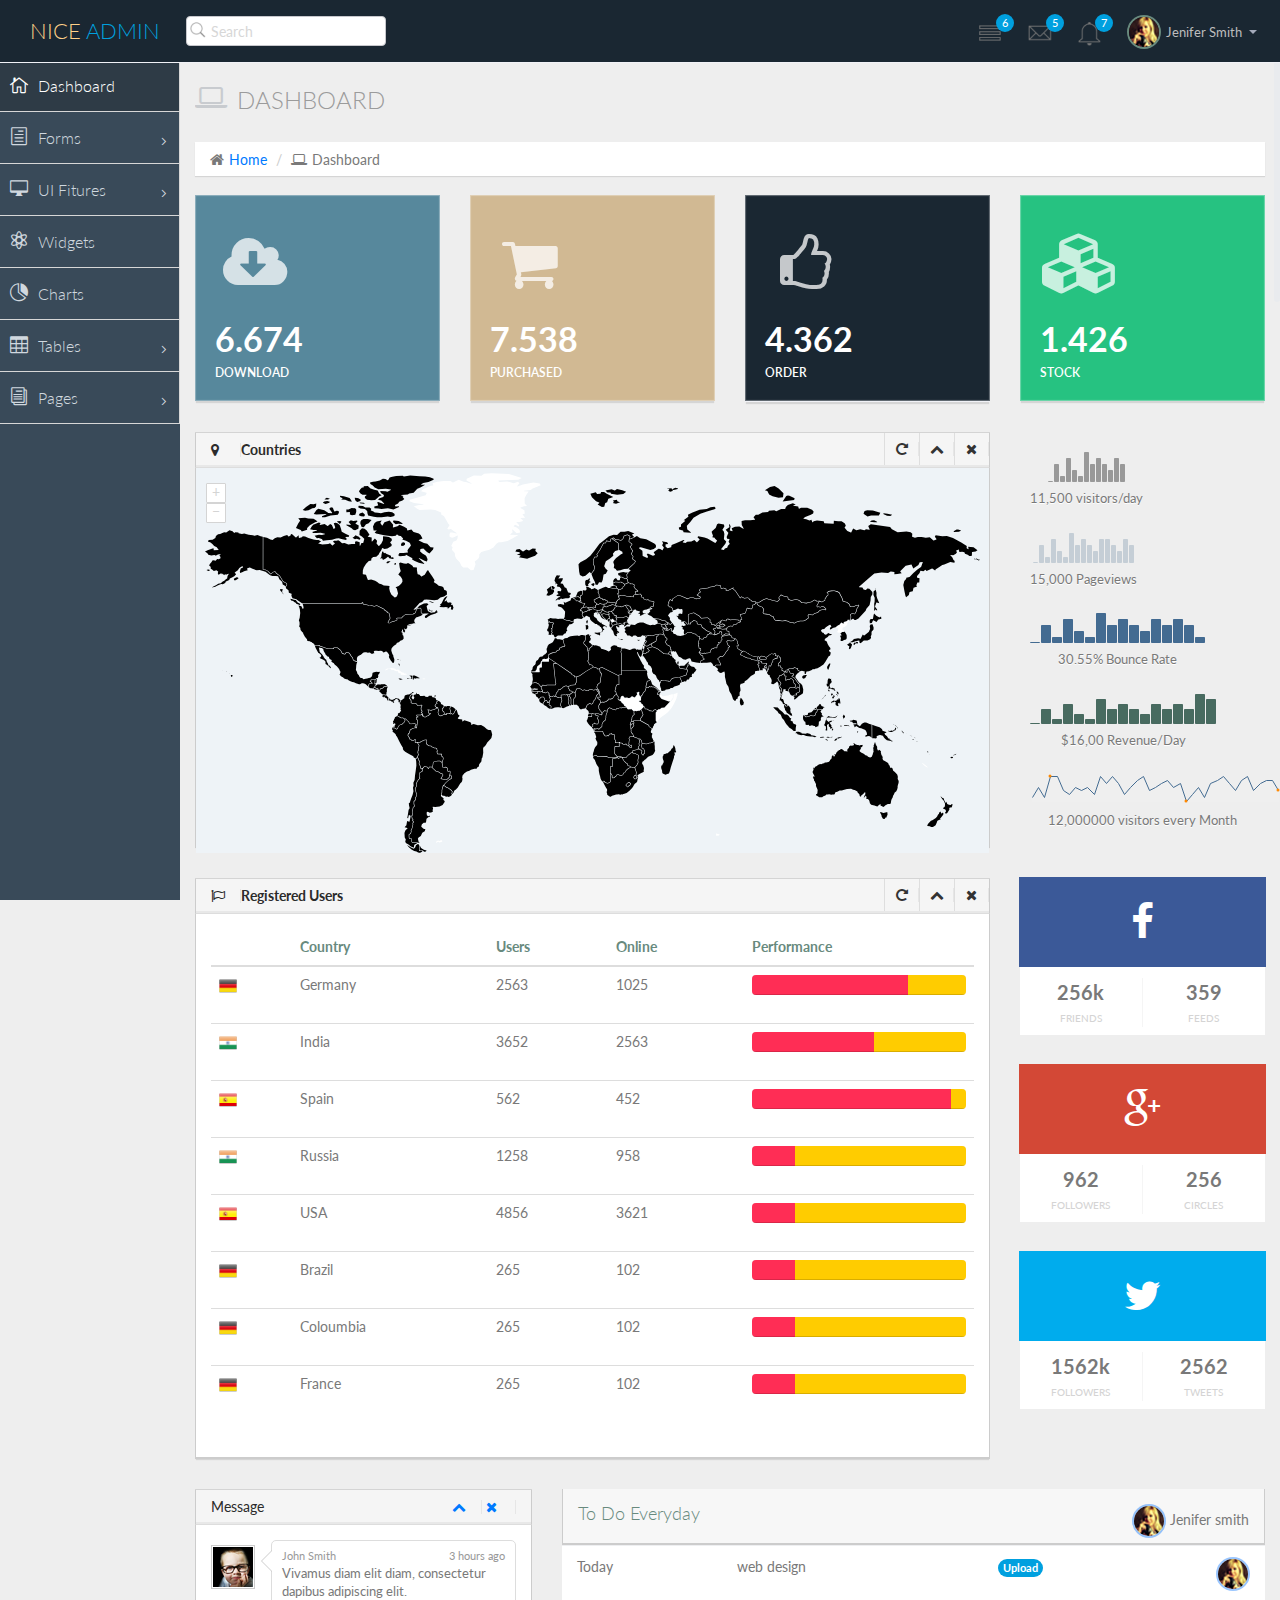
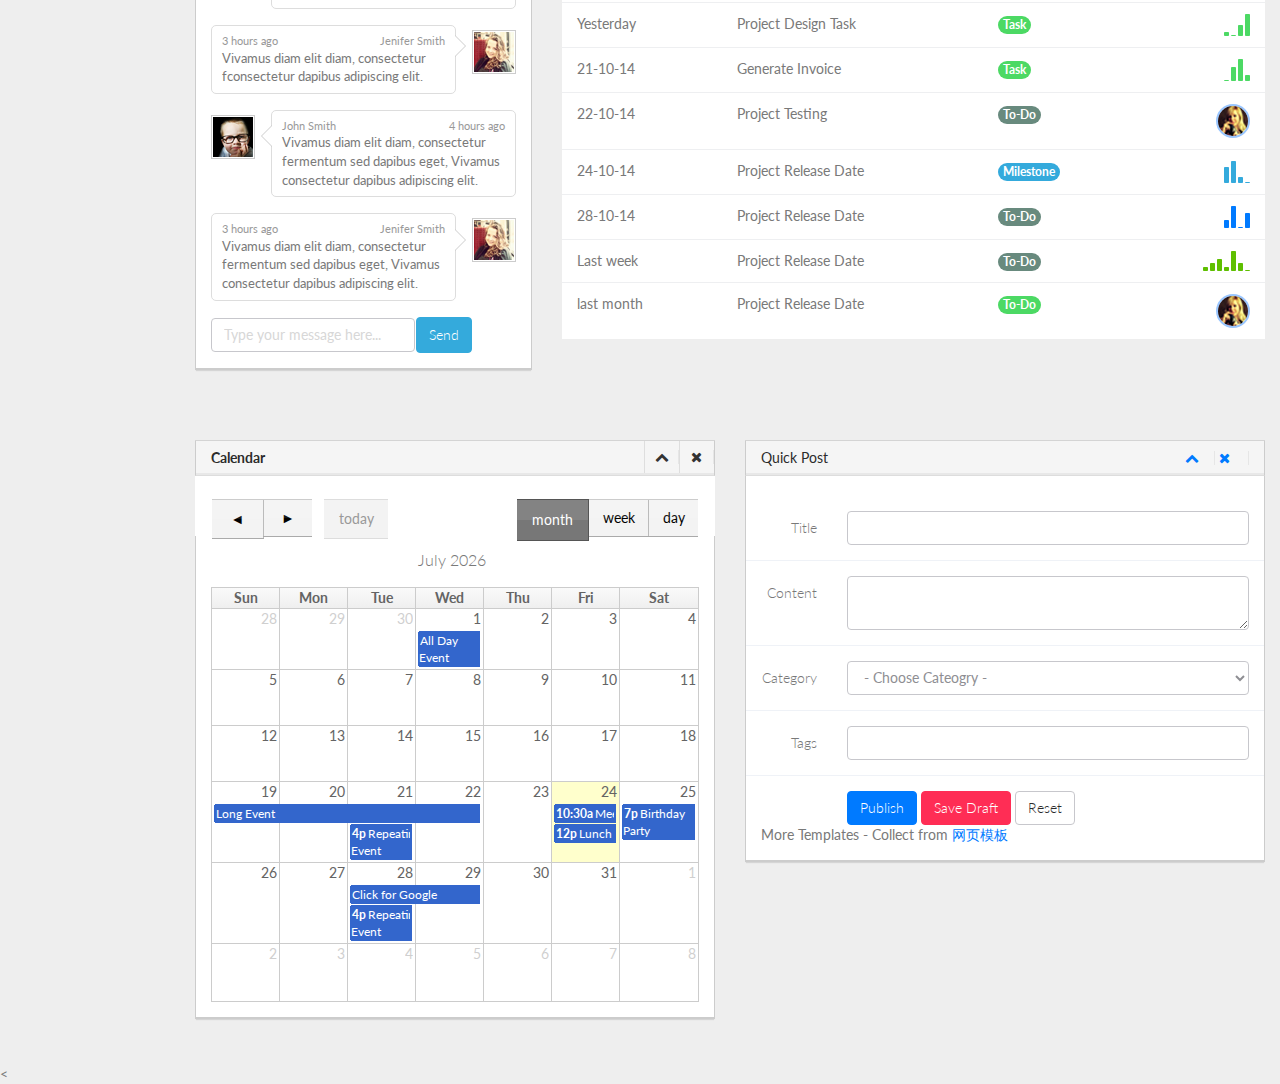
==== WebRoot/index.html @ 5f2d853c "201805061531" ====
<!DOCTYPE html>
<html lang="en">
  <head>
    <meta charset="utf-8">
    <meta name="viewport" content="width=device-width, initial-scale=1.0">
    <meta name="description" content="Creative - Bootstrap 3 Responsive Admin Template">
    <meta name="author" content="GeeksLabs">
    <meta name="keyword" content="Creative, Dashboard, Admin, Template, Theme, Bootstrap, Responsive, Retina, Minimal">
    <link rel="shortcut icon" href="img/favicon.png">

    <title>Creative - Bootstrap Admin Template</title>

    <!-- Bootstrap CSS -->    
    <link href="css/bootstrap.min.css" rel="stylesheet">
    <!-- bootstrap theme -->
    <link href="css/bootstrap-theme.css" rel="stylesheet">
    <!--external css-->
    <!-- font icon -->
    <link href="css/elegant-icons-style.css" rel="stylesheet" />
    <link href="css/font-awesome.min.css" rel="stylesheet" />    
    <!-- full calendar css-->
    <link href="assets/fullcalendar/fullcalendar/bootstrap-fullcalendar.css" rel="stylesheet" />
	<link href="assets/fullcalendar/fullcalendar/fullcalendar.css" rel="stylesheet" />
    <!-- easy pie chart-->
    <link href="assets/jquery-easy-pie-chart/jquery.easy-pie-chart.css" rel="stylesheet" type="text/css" media="screen"/>
    <!-- owl carousel -->
    <link rel="stylesheet" href="css/owl.carousel.css" type="text/css">
	<link href="css/jquery-jvectormap-1.2.2.css" rel="stylesheet">
    <!-- Custom styles -->
	<link rel="stylesheet" href="css/fullcalendar.css">
	<link href="css/widgets.css" rel="stylesheet">
    <link href="css/style.css" rel="stylesheet">
    <link href="css/style-responsive.css" rel="stylesheet" />
	<link href="css/xcharts.min.css" rel=" stylesheet">	
	<link href="css/jquery-ui-1.10.4.min.css" rel="stylesheet">
    <!-- HTML5 shim and Respond.js IE8 support of HTML5 -->
    <!--[if lt IE 9]>
      <script src="js/html5shiv.js"></script>
      <script src="js/respond.min.js"></script>
      <script src="js/lte-ie7.js"></script>
    <![endif]-->
  </head>

  <body>
  <!-- container section start -->
  <section id="container" class="">
     
      
      <header class="header dark-bg">
            <div class="toggle-nav">
                <div class="icon-reorder tooltips" data-original-title="Toggle Navigation" data-placement="bottom"></div>
            </div>

            <!--logo start-->
            <a href="index.html" class="logo">Nice <span class="lite">Admin</span></a>
            <!--logo end-->

            <div class="nav search-row" id="top_menu">
                <!--  search form start -->
                <ul class="nav top-menu">                    
                    <li>
                        <form class="navbar-form">
                            <input class="form-control" placeholder="Search" type="text">
                        </form>
                    </li>                    
                </ul>
                <!--  search form end -->                
            </div>

            <div class="top-nav notification-row">                
                <!-- notificatoin dropdown start-->
                <ul class="nav pull-right top-menu">
                    
                    <!-- task notificatoin start -->
                    <li id="task_notificatoin_bar" class="dropdown">
                        <a data-toggle="dropdown" class="dropdown-toggle" href="#">
                            <span class="icon-task-l"></i>
                            <span class="badge bg-important">6</span>
                        </a>
                        <ul class="dropdown-menu extended tasks-bar">
                            <div class="notify-arrow notify-arrow-blue"></div>
                            <li>
                                <p class="blue">You have 6 pending letter</p>
                            </li>
                            <li>
                                <a href="#">
                                    <div class="task-info">
                                        <div class="desc">Design PSD </div>
                                        <div class="percent">90%</div>
                                    </div>
                                    <div class="progress progress-striped">
                                        <div class="progress-bar progress-bar-success" role="progressbar" aria-valuenow="90" aria-valuemin="0" aria-valuemax="100" style="width: 90%">
                                            <span class="sr-only">90% Complete (success)</span>
                                        </div>
                                    </div>
                                </a>
                            </li>
                            <li>
                                <a href="#">
                                    <div class="task-info">
                                        <div class="desc">
                                            Project 1
                                        </div>
                                        <div class="percent">30%</div>
                                    </div>
                                    <div class="progress progress-striped">
                                        <div class="progress-bar progress-bar-warning" role="progressbar" aria-valuenow="30" aria-valuemin="0" aria-valuemax="100" style="width: 30%">
                                            <span class="sr-only">30% Complete (warning)</span>
                                        </div>
                                    </div>
                                </a>
                            </li>
                            <li>
                                <a href="#">
                                    <div class="task-info">
                                        <div class="desc">Digital Marketing</div>
                                        <div class="percent">80%</div>
                                    </div>
                                    <div class="progress progress-striped">
                                        <div class="progress-bar progress-bar-info" role="progressbar" aria-valuenow="80" aria-valuemin="0" aria-valuemax="100" style="width: 80%">
                                            <span class="sr-only">80% Complete</span>
                                        </div>
                                    </div>
                                </a>
                            </li>
                            <li>
                                <a href="#">
                                    <div class="task-info">
                                        <div class="desc">Logo Designing</div>
                                        <div class="percent">78%</div>
                                    </div>
                                    <div class="progress progress-striped">
                                        <div class="progress-bar progress-bar-danger" role="progressbar" aria-valuenow="78" aria-valuemin="0" aria-valuemax="100" style="width: 78%">
                                            <span class="sr-only">78% Complete (danger)</span>
                                        </div>
                                    </div>
                                </a>
                            </li>
                            <li>
                                <a href="#">
                                    <div class="task-info">
                                        <div class="desc">Mobile App</div>
                                        <div class="percent">50%</div>
                                    </div>
                                    <div class="progress progress-striped active">
                                        <div class="progress-bar"  role="progressbar" aria-valuenow="50" aria-valuemin="0" aria-valuemax="100" style="width: 50%">
                                            <span class="sr-only">50% Complete</span>
                                        </div>
                                    </div>

                                </a>
                            </li>
                            <li class="external">
                                <a href="#">See All Tasks</a>
                            </li>
                        </ul>
                    </li>
                    <!-- task notificatoin end -->
                    <!-- inbox notificatoin start-->
                    <li id="mail_notificatoin_bar" class="dropdown">
                        <a data-toggle="dropdown" class="dropdown-toggle" href="#">
                            <i class="icon-envelope-l"></i>
                            <span class="badge bg-important">5</span>
                        </a>
                        <ul class="dropdown-menu extended inbox">
                            <div class="notify-arrow notify-arrow-blue"></div>
                            <li>
                                <p class="blue">You have 5 new messages</p>
                            </li>
                            <li>
                                <a href="#">
                                    <span class="photo"><img alt="avatar" src="./img/avatar-mini.jpg"></span>
                                    <span class="subject">
                                    <span class="from">Greg  Martin</span>
                                    <span class="time">1 min</span>
                                    </span>
                                    <span class="message">
                                        I really like this admin panel.
                                    </span>
                                </a>
                            </li>
                            <li>
                                <a href="#">
                                    <span class="photo"><img alt="avatar" src="./img/avatar-mini2.jpg"></span>
                                    <span class="subject">
                                    <span class="from">Bob   Mckenzie</span>
                                    <span class="time">5 mins</span>
                                    </span>
                                    <span class="message">
                                     Hi, What is next project plan?
                                    </span>
                                </a>
                            </li>
                            <li>
                                <a href="#">
                                    <span class="photo"><img alt="avatar" src="./img/avatar-mini3.jpg"></span>
                                    <span class="subject">
                                    <span class="from">Phillip   Park</span>
                                    <span class="time">2 hrs</span>
                                    </span>
                                    <span class="message">
                                        I am like to buy this Admin Template.
                                    </span>
                                </a>
                            </li>
                            <li>
                                <a href="#">
                                    <span class="photo"><img alt="avatar" src="./img/avatar-mini4.jpg"></span>
                                    <span class="subject">
                                    <span class="from">Ray   Munoz</span>
                                    <span class="time">1 day</span>
                                    </span>
                                    <span class="message">
                                        Icon fonts are great.
                                    </span>
                                </a>
                            </li>
                            <li>
                                <a href="#">See all messages</a>
                            </li>
                        </ul>
                    </li>
                    <!-- inbox notificatoin end -->
                    <!-- alert notification start-->
                    <li id="alert_notificatoin_bar" class="dropdown">
                        <a data-toggle="dropdown" class="dropdown-toggle" href="#">

                            <i class="icon-bell-l"></i>
                            <span class="badge bg-important">7</span>
                        </a>
                        <ul class="dropdown-menu extended notification">
                            <div class="notify-arrow notify-arrow-blue"></div>
                            <li>
                                <p class="blue">You have 4 new notifications</p>
                            </li>
                            <li>
                                <a href="#">
                                    <span class="label label-primary"><i class="icon_profile"></i></span> 
                                    Friend Request
                                    <span class="small italic pull-right">5 mins</span>
                                </a>
                            </li>
                            <li>
                                <a href="#">
                                    <span class="label label-warning"><i class="icon_pin"></i></span>  
                                    John location.
                                    <span class="small italic pull-right">50 mins</span>
                                </a>
                            </li>
                            <li>
                                <a href="#">
                                    <span class="label label-danger"><i class="icon_book_alt"></i></span> 
                                    Project 3 Completed.
                                    <span class="small italic pull-right">1 hr</span>
                                </a>
                            </li>
                            <li>
                                <a href="#">
                                    <span class="label label-success"><i class="icon_like"></i></span> 
                                    Mick appreciated your work.
                                    <span class="small italic pull-right"> Today</span>
                                </a>
                            </li>                            
                            <li>
                                <a href="#">See all notifications</a>
                            </li>
                        </ul>
                    </li>
                    <!-- alert notification end-->
                    <!-- user login dropdown start-->
                    <li class="dropdown">
                        <a data-toggle="dropdown" class="dropdown-toggle" href="#">
                            <span class="profile-ava">
                                <img alt="" src="img/avatar1_small.jpg">
                            </span>
                            <span class="username">Jenifer Smith</span>
                            <b class="caret"></b>
                        </a>
                        <ul class="dropdown-menu extended logout">
                            <div class="log-arrow-up"></div>
                            <li class="eborder-top">
                                <a href="#"><i class="icon_profile"></i> My Profile</a>
                            </li>
                            <li>
                                <a href="#"><i class="icon_mail_alt"></i> My Inbox</a>
                            </li>
                            <li>
                                <a href="#"><i class="icon_clock_alt"></i> Timeline</a>
                            </li>
                            <li>
                                <a href="#"><i class="icon_chat_alt"></i> Chats</a>
                            </li>
                            <li>
                                <a href="login.html"><i class="icon_key_alt"></i> Log Out</a>
                            </li>
                            <li>
                                <a href="documentation.html"><i class="icon_key_alt"></i> Documentation</a>
                            </li>
                            <li>
                                <a href="documentation.html"><i class="icon_key_alt"></i> Documentation</a>
                            </li>
                        </ul>
                    </li>
                    <!-- user login dropdown end -->
                </ul>
                <!-- notificatoin dropdown end-->
            </div>
      </header>      
      <!--header end-->

      <!--sidebar start-->
      <aside>
          <div id="sidebar"  class="nav-collapse ">
              <!-- sidebar menu start-->
              <ul class="sidebar-menu">                
                  <li class="active">
                      <a class="" href="index.html">
                          <i class="icon_house_alt"></i>
                          <span>Dashboard</span>
                      </a>
                  </li>
				  <li class="sub-menu">
                      <a href="javascript:;" class="">
                          <i class="icon_document_alt"></i>
                          <span>Forms</span>
                          <span class="menu-arrow arrow_carrot-right"></span>
                      </a>
                      <ul class="sub">
                          <li><a class="" href="form_component.html">Form Elements</a></li>                          
                          <li><a class="" href="form_validation.html">Form Validation</a></li>
                      </ul>
                  </li>       
                  <li class="sub-menu">
                      <a href="javascript:;" class="">
                          <i class="icon_desktop"></i>
                          <span>UI Fitures</span>
                          <span class="menu-arrow arrow_carrot-right"></span>
                      </a>
                      <ul class="sub">
                          <li><a class="" href="general.html">Elements</a></li>
                          <li><a class="" href="buttons.html">Buttons</a></li>
                          <li><a class="" href="grids.html">Grids</a></li>
                      </ul>
                  </li>
                  <li>
                      <a class="" href="widgets.html">
                          <i class="icon_genius"></i>
                          <span>Widgets</span>
                      </a>
                  </li>
                  <li>                     
                      <a class="" href="chart-chartjs.html">
                          <i class="icon_piechart"></i>
                          <span>Charts</span>
                          
                      </a>
                                         
                  </li>
                             
                  <li class="sub-menu">
                      <a href="javascript:;" class="">
                          <i class="icon_table"></i>
                          <span>Tables</span>
                          <span class="menu-arrow arrow_carrot-right"></span>
                      </a>
                      <ul class="sub">
                          <li><a class="" href="basic_table.html">Basic Table</a></li>
                      </ul>
                  </li>
                  
                  <li class="sub-menu">
                      <a href="javascript:;" class="">
                          <i class="icon_documents_alt"></i>
                          <span>Pages</span>
                          <span class="menu-arrow arrow_carrot-right"></span>
                      </a>
                      <ul class="sub">                          
                          <li><a class="" href="profile.html">Profile</a></li>
                          <li><a class="" href="login.html"><span>Login Page</span></a></li>
                          <li><a class="" href="blank.html">Blank Page</a></li>
                          <li><a class="" href="404.html">404 Error</a></li>
                      </ul>
                  </li>
                  
              </ul>
              <!-- sidebar menu end-->
          </div>
      </aside>
      <!--sidebar end-->
      
      <!--main content start-->
      <section id="main-content">
          <section class="wrapper">            
              <!--overview start-->
			  <div class="row">
				<div class="col-lg-12">
					<h3 class="page-header"><i class="fa fa-laptop"></i> Dashboard</h3>
					<ol class="breadcrumb">
						<li><i class="fa fa-home"></i><a href="index.html">Home</a></li>
						<li><i class="fa fa-laptop"></i>Dashboard</li>						  	
					</ol>
				</div>
			</div>
              
            <div class="row">
				<div class="col-lg-3 col-md-3 col-sm-12 col-xs-12">
					<div class="info-box blue-bg">
						<i class="fa fa-cloud-download"></i>
						<div class="count">6.674</div>
						<div class="title">Download</div>						
					</div><!--/.info-box-->			
				</div><!--/.col-->
				
				<div class="col-lg-3 col-md-3 col-sm-12 col-xs-12">
					<div class="info-box brown-bg">
						<i class="fa fa-shopping-cart"></i>
						<div class="count">7.538</div>
						<div class="title">Purchased</div>						
					</div><!--/.info-box-->			
				</div><!--/.col-->	
				
				<div class="col-lg-3 col-md-3 col-sm-12 col-xs-12">
					<div class="info-box dark-bg">
						<i class="fa fa-thumbs-o-up"></i>
						<div class="count">4.362</div>
						<div class="title">Order</div>						
					</div><!--/.info-box-->			
				</div><!--/.col-->
				
				<div class="col-lg-3 col-md-3 col-sm-12 col-xs-12">
					<div class="info-box green-bg">
						<i class="fa fa-cubes"></i>
						<div class="count">1.426</div>
						<div class="title">Stock</div>						
					</div><!--/.info-box-->			
				</div><!--/.col-->
				
                
			</div><!--/.row-->
			
           <div class="row">
		    <div class="col-lg-9 col-md-12">
					
					<div class="panel panel-default">
						<div class="panel-heading">
							<h2><i class="fa fa-map-marker red"></i><strong>Countries</strong></h2>
							<div class="panel-actions">
								<a href="index.html#" class="btn-setting"><i class="fa fa-rotate-right"></i></a>
								<a href="index.html#" class="btn-minimize"><i class="fa fa-chevron-up"></i></a>
								<a href="index.html#" class="btn-close"><i class="fa fa-times"></i></a>
							</div>	
						</div>
						<div class="panel-body-map">
							<div id="map" style="height:380px;"></div>	
						</div>
	
					</div>
				</div>
              <div class="col-md-3">
              <!-- List starts -->
				<ul class="today-datas">
                <!-- List #1 -->
				<li>
                  <!-- Graph -->
                  <div><span id="todayspark1" class="spark"></span></div>
                  <!-- Text -->
                  <div class="datas-text">11,500 visitors/day</div>
                </li>
                <li>
                  <div><span id="todayspark2" class="spark"></span></div>
                  <div class="datas-text">15,000 Pageviews</div>
                </li>
                <li>
                  <div><span id="todayspark3" class="spark"></span></div>
                  <div class="datas-text">30.55% Bounce Rate</div>
                </li>
                <li>
                  <div><span id="todayspark4" class="spark"></span></div>
                  <div class="datas-text">$16,00 Revenue/Day</div>
                </li> 
                <li>
                  <div><span id="todayspark5" class="spark"></span></div>
                  <div class="datas-text">12,000000 visitors every Month</div>
                </li>                                                                                                              
              </ul>
              </div>
              
			 
           </div>  
            
		  
		  <!-- Today status end -->
			
              
				
			<div class="row">
               	
				<div class="col-lg-9 col-md-12">	
					<div class="panel panel-default">
						<div class="panel-heading">
							<h2><i class="fa fa-flag-o red"></i><strong>Registered Users</strong></h2>
							<div class="panel-actions">
								<a href="index.html#" class="btn-setting"><i class="fa fa-rotate-right"></i></a>
								<a href="index.html#" class="btn-minimize"><i class="fa fa-chevron-up"></i></a>
								<a href="index.html#" class="btn-close"><i class="fa fa-times"></i></a>
							</div>
						</div>
						<div class="panel-body">
							<table class="table bootstrap-datatable countries">
								<thead>
									<tr>
										<th></th>
										<th>Country</th>
										<th>Users</th>
										<th>Online</th>
										<th>Performance</th>
									</tr>
								</thead>   
								<tbody>
									<tr>
										<td><img src="img/Germany.png" style="height:18px; margin-top:-2px;"></td>
										<td>Germany</td>
										<td>2563</td>
										<td>1025</td>
										<td>
											<div class="progress thin">
												<div class="progress-bar progress-bar-danger" role="progressbar" aria-valuenow="73" aria-valuemin="0" aria-valuemax="100" style="width: 73%">
												</div>
												<div class="progress-bar progress-bar-warning" role="progressbar" aria-valuenow="27" aria-valuemin="0" aria-valuemax="100" style="width: 27%">
											  	</div>
											</div>
											<span class="sr-only">73%</span>   	
										</td>
									</tr>
									<tr>
										<td><img src="img/India.png" style="height:18px; margin-top:-2px;"></td>
										<td>India</td>
										<td>3652</td>
										<td>2563</td>
										<td>
											<div class="progress thin">
												<div class="progress-bar progress-bar-danger" role="progressbar" aria-valuenow="57" aria-valuemin="0" aria-valuemax="100" style="width: 57%">
												</div>
												<div class="progress-bar progress-bar-warning" role="progressbar" aria-valuenow="43" aria-valuemin="0" aria-valuemax="100" style="width: 43%">
												</div>
											</div>
											<span class="sr-only">57%</span>   	
										</td>
									</tr>
									<tr>
										<td><img src="img/Spain.png" style="height:18px; margin-top:-2px;"></td>
										<td>Spain</td>
										<td>562</td>
										<td>452</td>
										<td>
											<div class="progress thin">
												<div class="progress-bar progress-bar-danger" role="progressbar" aria-valuenow="93" aria-valuemin="0" aria-valuemax="100" style="width: 93%">
												</div>
												<div class="progress-bar progress-bar-warning" role="progressbar" aria-valuenow="7" aria-valuemin="0" aria-valuemax="100" style="width: 7%">
											  	</div>
											</div>
											<span class="sr-only">93%</span>   	
										</td>
									</tr>
									<tr>
										<td><img src="img/India.png" style="height:18px; margin-top:-2px;"></td>
										<td>Russia</td>
										<td>1258</td>
										<td>958</td>
										<td>
											<div class="progress thin">
											  	<div class="progress-bar progress-bar-danger" role="progressbar" aria-valuenow="20" aria-valuemin="0" aria-valuemax="100" style="width: 20%">
											  	</div>
												<div class="progress-bar progress-bar-warning" role="progressbar" aria-valuenow="80" aria-valuemin="0" aria-valuemax="100" style="width: 80%">
											  	</div>
											</div>
											<span class="sr-only">20%</span>   	
										</td>
									</tr>
									<tr>
										<td><img src="img/Spain.png" style="height:18px; margin-top:-2px;"></td>
										<td>USA</td>
										<td>4856</td>
										<td>3621</td>
										<td>
											<div class="progress thin">
											  	<div class="progress-bar progress-bar-danger" role="progressbar" aria-valuenow="20" aria-valuemin="0" aria-valuemax="100" style="width: 20%">
											  	</div>
												<div class="progress-bar progress-bar-warning" role="progressbar" aria-valuenow="80" aria-valuemin="0" aria-valuemax="100" style="width: 80%">
											  	</div>
											</div>
											<span class="sr-only">20%</span>   	
										</td>
									</tr>
									<tr>
										<td><img src="img/Germany.png" style="height:18px; margin-top:-2px;"></td>
										<td>Brazil</td>
										<td>265</td>
										<td>102</td>
										<td>
											<div class="progress thin">
											  	<div class="progress-bar progress-bar-danger" role="progressbar" aria-valuenow="20" aria-valuemin="0" aria-valuemax="100" style="width: 20%">
											  	</div>
												<div class="progress-bar progress-bar-warning" role="progressbar" aria-valuenow="80" aria-valuemin="0" aria-valuemax="100" style="width: 80%">
											  	</div>
											</div>
											<span class="sr-only">20%</span>   	
										</td>
									</tr>
									<tr>
										<td><img src="img/Germany.png" style="height:18px; margin-top:-2px;"></td>
										<td>Coloumbia</td>
										<td>265</td>
										<td>102</td>
										<td>
											<div class="progress thin">
											  	<div class="progress-bar progress-bar-danger" role="progressbar" aria-valuenow="20" aria-valuemin="0" aria-valuemax="100" style="width: 20%">
											  	</div>
												<div class="progress-bar progress-bar-warning" role="progressbar" aria-valuenow="80" aria-valuemin="0" aria-valuemax="100" style="width: 80%">
											  	</div>
											</div>
											<span class="sr-only">20%</span>   	
										</td>
									</tr>
									<tr>
										<td><img src="img/Germany.png" style="height:18px; margin-top:-2px;"></td>
										<td>France</td>
										<td>265</td>
										<td>102</td>
										<td>
											<div class="progress thin">
											  	<div class="progress-bar progress-bar-danger" role="progressbar" aria-valuenow="20" aria-valuemin="0" aria-valuemax="100" style="width: 20%">
											  	</div>
												<div class="progress-bar progress-bar-warning" role="progressbar" aria-valuenow="80" aria-valuemin="0" aria-valuemax="100" style="width: 80%">
											  	</div>
											</div>
											<span class="sr-only">20%</span>   	
										</td>
									</tr>
								</tbody>
							</table>
						</div>
	
					</div>	

				</div><!--/col-->
				<div class="col-md-3">
					
					<div class="social-box facebook">
						<i class="fa fa-facebook"></i>
						<ul>
							<li>
								<strong>256k</strong>
								<span>friends</span>
							</li>
							<li>
								<strong>359</strong>
								<span>feeds</span>
							</li>
						</ul>
					</div><!--/social-box-->
				</div>
				<div class="col-md-3">
					
					<div class="social-box google-plus">
						<i class="fa fa-google-plus"></i>
						<ul>
							<li>
								<strong>962</strong>
								<span>followers</span>
							</li>
							<li>
								<strong>256</strong>
								<span>circles</span>
							</li>
						</ul>
					</div><!--/social-box-->			
					
				</div><!--/col-->
				<div class="col-md-3">
					
					<div class="social-box twitter">
						<i class="fa fa-twitter"></i>
						<ul>
							<li>
								<strong>1562k</strong>
								<span>followers</span>
							</li>
							<li>
								<strong>2562</strong>
								<span>tweets</span>
							</li>
						</ul>
					</div><!--/social-box-->			
					
				</div><!--/col-->
				
              </div>

                    
                   
                <!-- statics end -->
              
            
				

              <!-- project team & activity start -->
          <div class="row">
            <div class="col-md-4 portlets">
              <!-- Widget -->
              <div class="panel panel-default">
				<div class="panel-heading">
                  <div class="pull-left">Message</div>
                  <div class="widget-icons pull-right">
                    <a href="#" class="wminimize"><i class="fa fa-chevron-up"></i></a> 
                    <a href="#" class="wclose"><i class="fa fa-times"></i></a>
                  </div>  
                  <div class="clearfix"></div>
                </div>

                <div class="panel-body">
                  <!-- Widget content -->
                  <div class="padd sscroll">
                    
                    <ul class="chats">

                      <!-- Chat by us. Use the class "by-me". -->
                      <li class="by-me">
                        <!-- Use the class "pull-left" in avatar -->
                        <div class="avatar pull-left">
                          <img src="img/user.jpg" alt=""/>
                        </div>

                        <div class="chat-content">
                          <!-- In meta area, first include "name" and then "time" -->
                          <div class="chat-meta">John Smith <span class="pull-right">3 hours ago</span></div>
                          Vivamus diam elit diam, consectetur dapibus adipiscing elit.
                          <div class="clearfix"></div>
                        </div>
                      </li> 

                      <!-- Chat by other. Use the class "by-other". -->
                      <li class="by-other">
                        <!-- Use the class "pull-right" in avatar -->
                        <div class="avatar pull-right">
                          <img src="img/user22.png" alt=""/>
                        </div>

                        <div class="chat-content">
                          <!-- In the chat meta, first include "time" then "name" -->
                          <div class="chat-meta">3 hours ago <span class="pull-right">Jenifer Smith</span></div>
                          Vivamus diam elit diam, consectetur fconsectetur dapibus adipiscing elit.
                          <div class="clearfix"></div>
                        </div>
                      </li>   

                      <li class="by-me">
                        <div class="avatar pull-left">
                          <img src="img/user.jpg" alt=""/>
                        </div>

                        <div class="chat-content">
                          <div class="chat-meta">John Smith <span class="pull-right">4 hours ago</span></div>
                          Vivamus diam elit diam, consectetur fermentum sed dapibus eget, Vivamus consectetur dapibus adipiscing elit.
                          <div class="clearfix"></div>
                        </div>
                      </li>  

                      <li class="by-other">
                        <!-- Use the class "pull-right" in avatar -->
                        <div class="avatar pull-right">
                          <img src="img/user22.png" alt=""/>
                        </div>

                        <div class="chat-content">
                          <!-- In the chat meta, first include "time" then "name" -->
                          <div class="chat-meta">3 hours ago <span class="pull-right">Jenifer Smith</span></div>
                          Vivamus diam elit diam, consectetur fermentum sed dapibus eget, Vivamus consectetur dapibus adipiscing elit.
                          <div class="clearfix"></div>
                        </div>
                      </li>                                                                                  

                    </ul>

                  </div>
                  <!-- Widget footer -->
                  <div class="widget-foot">
                      
                      <form class="form-inline">
						<div class="form-group">
							<input type="text" class="form-control" placeholder="Type your message here...">
						</div>
                        <button type="submit" class="btn btn-info">Send</button>
                      </form>


                  </div>
                </div>


              </div> 
            </div>

                  <div class="col-lg-8">
                      <!--Project Activity start-->
                      <section class="panel">
                          <div class="panel-body progress-panel">
                            <div class="row">
                              <div class="col-lg-8 task-progress pull-left">
                                  <h1>To Do Everyday</h1>                                  
                              </div>
                              <div class="col-lg-4">
                                <span class="profile-ava pull-right">
                                        <img alt="" class="simple" src="img/avatar1_small.jpg">
                                        Jenifer smith
                                </span>                                
                              </div>
                            </div>
                          </div>
                          <table class="table table-hover personal-task">
                              <tbody>
                              <tr>
                                  <td>Today</td>
                                  <td>
                                      web design
                                  </td>
                                  <td>
                                      <span class="badge bg-important">Upload</span>
                                  </td>
                                  <td>
                                    <span class="profile-ava">
                                        <img alt="" class="simple" src="img/avatar1_small.jpg">
                                    </span>
                                  </td>
                              </tr>
                              <tr>
                                  <td>Yesterday</td>
                                  <td>
                                      Project Design Task
                                  </td>
                                  <td>
                                      <span class="badge bg-success">Task</span>
                                  </td>
                                  <td>
                                      <div id="work-progress2"></div>
                                  </td>
                              </tr>
                              <tr>
                                  <td>21-10-14</td>
                                  <td>
                                      Generate Invoice
                                  </td>
                                  <td>
                                      <span class="badge bg-success">Task</span>
                                  </td>
                                  <td>
                                      <div id="work-progress3"></div>
                                  </td>
                              </tr>                              
                              <tr>
                                  <td>22-10-14</td>
                                  <td>
                                      Project Testing
                                  </td>
                                  <td>
                                      <span class="badge bg-primary">To-Do</span>
                                  </td>
                                  <td>
                                      <span class="profile-ava">
                                        <img alt="" class="simple" src="img/avatar1_small.jpg">
                                      </span>
                                  </td>
                              </tr>
                              <tr>
                                  <td>24-10-14</td>
                                  <td>
                                      Project Release Date
                                  </td>
                                  <td>
                                      <span class="badge bg-info">Milestone</span>
                                  </td>
                                  <td>
                                      <div id="work-progress4"></div>
                                  </td>
                              </tr>                              
                              <tr>
                                  <td>28-10-14</td>
                                  <td>
                                      Project Release Date
                                  </td>
                                  <td>
                                      <span class="badge bg-primary">To-Do</span>
                                  </td>
                                  <td>
                                      <div id="work-progress5"></div>
                                  </td>
                              </tr>
							  <tr>
                                  <td>Last week</td>
                                  <td>
                                      Project Release Date
                                  </td>
                                  <td>
                                      <span class="badge bg-primary">To-Do</span>
                                  </td>
                                  <td>
                                      <div id="work-progress1"></div>
                                  </td>
                              </tr>
							  <tr>
                                  <td>last month</td>
                                  <td>
                                      Project Release Date
                                  </td>
                                  <td>
                                      <span class="badge bg-success">To-Do</span>
                                  </td>
                                  <td>
                                      <span class="profile-ava">
                                        <img alt="" class="simple" src="img/avatar1_small.jpg">
                                      </span>
                                  </td>
                              </tr>
                              </tbody>
                          </table>
                      </section>
                      <!--Project Activity end-->
                  </div>
              </div><br><br>
		
		<div class="row">
			<div class="col-md-6 portlets">
            <div class="panel panel-default">
				<div class="panel-heading">
                  <h2><strong>Calendar</strong></h2>
				<div class="panel-actions">
                    <a href="#" class="wminimize"><i class="fa fa-chevron-up"></i></a> 
                    <a href="#" class="wclose"><i class="fa fa-times"></i></a>
                </div>  
                 
                </div><br><br><br>
                <div class="panel-body">
                  <!-- Widget content -->
                  
                    <!-- Below line produces calendar. I am using FullCalendar plugin. -->
                    <div id="calendar"></div>
                  
                </div>
              </div> 
               
            </div>
			
				 <div class="col-md-6 portlets">
              <div class="panel panel-default">
                <div class="panel-heading">
                  <div class="pull-left">Quick Post</div>
                  <div class="widget-icons pull-right">
                    <a href="#" class="wminimize"><i class="fa fa-chevron-up"></i></a> 
                    <a href="#" class="wclose"><i class="fa fa-times"></i></a>
                  </div>  
                  <div class="clearfix"></div>
                </div>
                <div class="panel-body">
                  <div class="padd">
                    
                      <div class="form quick-post">
                                      <!-- Edit profile form (not working)-->
                                      <form class="form-horizontal">
                                          <!-- Title -->
                                          <div class="form-group">
                                            <label class="control-label col-lg-2" for="title">Title</label>
                                            <div class="col-lg-10"> 
                                              <input type="text" class="form-control" id="title">
                                            </div>
                                          </div>   
                                          <!-- Content -->
                                          <div class="form-group">
                                            <label class="control-label col-lg-2" for="content">Content</label>
                                            <div class="col-lg-10">
                                              <textarea class="form-control" id="content"></textarea>
                                            </div>
                                          </div>                           
                                          <!-- Cateogry -->
                                          <div class="form-group">
                                            <label class="control-label col-lg-2">Category</label>
                                            <div class="col-lg-10">                               
                                                <select class="form-control">
                                                  <option value="">- Choose Cateogry -</option>
                                                  <option value="1">General</option>
                                                  <option value="2">News</option>
                                                  <option value="3">Media</option>
                                                  <option value="4">Funny</option>
                                                </select>  
                                            </div>
                                          </div>              
                                          <!-- Tags -->
                                          <div class="form-group">
                                            <label class="control-label col-lg-2" for="tags">Tags</label>
                                            <div class="col-lg-10">
                                              <input type="text" class="form-control" id="tags">
                                            </div>
                                          </div>
                                          
                                          <!-- Buttons -->
                                          <div class="form-group">
                                             <!-- Buttons -->
											 <div class="col-lg-offset-2 col-lg-9">
												<button type="submit" class="btn btn-primary">Publish</button>
												<button type="submit" class="btn btn-danger">Save Draft</button>
												<button type="reset" class="btn btn-default">Reset</button>
											 </div>
                                          </div>
                                      </form>
                                    </div>
                  

                  </div>
                  <div class="widget-foot">More Templates - Collect from <a href="http://www.17sucai.com/" target="_blank">网页模板</a>
                    <!-- Footer goes here -->
                  </div>
                </div>
              </div>
              
            </div>
                        
          </div> 
              <!-- project team & activity end -->

          </section>
      </section>
      <!--main content end-->
  </section>
  <!-- container section start -->

    <!-- javascripts -->
    <script src="js/jquery.js"></script>
	<script src="js/jquery-ui-1.10.4.min.js"></script>
    <script src="js/jquery-1.8.3.min.js"></script>
    <script type="text/javascript" src="js/jquery-ui-1.9.2.custom.min.js"></script>
    <!-- bootstrap -->
    <script src="js/bootstrap.min.js"></script>
    <!-- nice scroll -->
    <script src="js/jquery.scrollTo.min.js"></script>
    <script src="js/jquery.nicescroll.js" type="text/javascript"></script>
    <!-- charts scripts -->
    <script src="assets/jquery-knob/js/jquery.knob.js"></script>
    <script src="js/jquery.sparkline.js" type="text/javascript"></script>
    <script src="assets/jquery-easy-pie-chart/jquery.easy-pie-chart.js"></script>
    <script src="js/owl.carousel.js" ></script>
    <!-- jQuery full calendar -->
    <<script src="js/fullcalendar.min.js"></script> <!-- Full Google Calendar - Calendar -->
	<script src="assets/fullcalendar/fullcalendar/fullcalendar.js"></script>
    <!--script for this page only-->
    <script src="js/calendar-custom.js"></script>
	<script src="js/jquery.rateit.min.js"></script>
    <!-- custom select -->
    <script src="js/jquery.customSelect.min.js" ></script>
	<script src="assets/chart-master/Chart.js"></script>
   
    <!--custome script for all page-->
    <script src="js/scripts.js"></script>
    <!-- custom script for this page-->
    <script src="js/sparkline-chart.js"></script>
    <script src="js/easy-pie-chart.js"></script>
	<script src="js/jquery-jvectormap-1.2.2.min.js"></script>
	<script src="js/jquery-jvectormap-world-mill-en.js"></script>
	<script src="js/xcharts.min.js"></script>
	<script src="js/jquery.autosize.min.js"></script>
	<script src="js/jquery.placeholder.min.js"></script>
	<script src="js/gdp-data.js"></script>	
	<script src="js/morris.min.js"></script>
	<script src="js/sparklines.js"></script>	
	<script src="js/charts.js"></script>
	<script src="js/jquery.slimscroll.min.js"></script>
  <script>

      //knob
      $(function() {
        $(".knob").knob({
          'draw' : function () { 
            $(this.i).val(this.cv + '%')
          }
        })
      });

      //carousel
      $(document).ready(function() {
          $("#owl-slider").owlCarousel({
              navigation : true,
              slideSpeed : 300,
              paginationSpeed : 400,
              singleItem : true

          });
      });

      //custom select box

      $(function(){
          $('select.styled').customSelect();
      });
	  
	  /* ---------- Map ---------- */
	$(function(){
	  $('#map').vectorMap({
	    map: 'world_mill_en',
	    series: {
	      regions: [{
	        values: gdpData,
	        scale: ['#000', '#000'],
	        normalizeFunction: 'polynomial'
	      }]
	    },
		backgroundColor: '#eef3f7',
	    onLabelShow: function(e, el, code){
	      el.html(el.html()+' (GDP - '+gdpData[code]+')');
	    }
	  });
	});



  </script>

  </body>
</html>
---- WebRoot/css/elegant-icons-style.css ----
@font-face {
	font-family: 'ElegantIcons';
	src:url('../fonts/ElegantIcons.eot');
	src:url('../fonts/ElegantIcons.eot?#iefix') format('embedded-opentype'),
		url('../fonts/ElegantIcons.woff') format('woff'),
		url('../fonts/ElegantIcons.ttf') format('truetype'),
		url('../fonts/ElegantIcons.svg#ElegantIcons') format('svg');
	font-weight: normal;
	font-style: normal;
}

/* Use the following CSS code if you want to use data attributes for inserting your icons */
[data-icon]:before {
	font-family: 'ElegantIcons';
	content: attr(data-icon);
	speak: none;
	font-weight: normal;
	font-variant: normal;
	text-transform: none;
	line-height: 1;
	-webkit-font-smoothing: antialiased;
	-moz-osx-font-smoothing: grayscale;
}

/* Use the following CSS code if you want to have a class per icon */
/*
Instead of a list of all class selectors,
you can use the generic selector below, but it's slower:
[class*="your-class-prefix"] {
*/
.arrow_up, .arrow_down, .arrow_left, .arrow_right, .arrow_left-up, .arrow_right-up, .arrow_right-down, .arrow_left-down, .arrow-up-down, .arrow_up-down_alt, .arrow_left-right_alt, .arrow_left-right, .arrow_expand_alt2, .arrow_expand_alt, .arrow_condense, .arrow_expand, .arrow_move, .arrow_carrot-up, .arrow_carrot-down, .arrow_carrot-left, .arrow_carrot-right, .arrow_carrot-2up, .arrow_carrot-2down, .arrow_carrot-2left, .arrow_carrot-2right, .arrow_carrot-up_alt2, .arrow_carrot-down_alt2, .arrow_carrot-left_alt2, .arrow_carrot-right_alt2, .arrow_carrot-2up_alt2, .arrow_carrot-2down_alt2, .arrow_carrot-2left_alt2, .arrow_carrot-2right_alt2, .arrow_triangle-up, .arrow_triangle-down, .arrow_triangle-left, .arrow_triangle-right, .arrow_triangle-up_alt2, .arrow_triangle-down_alt2, .arrow_triangle-left_alt2, .arrow_triangle-right_alt2, .arrow_back, .icon_minus-06, .icon_plus, .icon_close, .icon_check, .icon_minus_alt2, .icon_plus_alt2, .icon_close_alt2, .icon_check_alt2, .icon_zoom-out_alt, .icon_zoom-in_alt, .icon_search, .icon_box-empty, .icon_box-selected, .icon_minus-box, .icon_plus-box, .icon_box-checked, .icon_circle-empty, .icon_circle-slelected, .icon_stop_alt2, .icon_stop, .icon_pause_alt2, .icon_pause, .icon_menu, .icon_menu-square_alt2, .icon_menu-circle_alt2, .icon_ul, .icon_ol, .icon_adjust-horiz, .icon_adjust-vert, .icon_document_alt, .icon_documents_alt, .icon_pencil, .icon_pencil-edit_alt, .icon_pencil-edit, .icon_folder-alt, .icon_folder-open_alt, .icon_folder-add_alt, .icon_info_alt, .icon_error-oct_alt, .icon_error-circle_alt, .icon_error-triangle_alt, .icon_question_alt2, .icon_question, .icon_comment_alt, .icon_chat_alt, .icon_vol-mute_alt, .icon_volume-low_alt, .icon_volume-high_alt, .icon_quotations, .icon_quotations_alt2, .icon_clock_alt, .icon_lock_alt, .icon_lock-open_alt, .icon_key_alt, .icon_cloud_alt, .icon_cloud-upload_alt, .icon_cloud-download_alt, .icon_image, .icon_images, .icon_lightbulb_alt, .icon_gift_alt, .icon_house_alt, .icon_genius, .icon_mobile, .icon_tablet, .icon_laptop, .icon_desktop, .icon_camera_alt, .icon_mail_alt, .icon_cone_alt, .icon_ribbon_alt, .icon_bag_alt, .icon_creditcard, .icon_cart_alt, .icon_paperclip, .icon_tag_alt, .icon_tags_alt, .icon_trash_alt, .icon_cursor_alt, .icon_mic_alt, .icon_compass_alt, .icon_pin_alt, .icon_pushpin_alt, .icon_map_alt, .icon_drawer_alt, .icon_toolbox_alt, .icon_book_alt, .icon_calendar, .icon_film, .icon_table, .icon_contacts_alt, .icon_headphones, .icon_lifesaver, .icon_piechart, .icon_refresh, .icon_link_alt, .icon_link, .icon_loading, .icon_blocked, .icon_archive_alt, .icon_heart_alt, .icon_star_alt, .icon_star-half_alt, .icon_star, .icon_star-half, .icon_tools, .icon_tool, .icon_cog, .icon_cogs, .arrow_up_alt, .arrow_down_alt, .arrow_left_alt, .arrow_right_alt, .arrow_left-up_alt, .arrow_right-up_alt, .arrow_right-down_alt, .arrow_left-down_alt, .arrow_condense_alt, .arrow_expand_alt3, .arrow_carrot_up_alt, .arrow_carrot-down_alt, .arrow_carrot-left_alt, .arrow_carrot-right_alt, .arrow_carrot-2up_alt, .arrow_carrot-2dwnn_alt, .arrow_carrot-2left_alt, .arrow_carrot-2right_alt, .arrow_triangle-up_alt, .arrow_triangle-down_alt, .arrow_triangle-left_alt, .arrow_triangle-right_alt, .icon_minus_alt, .icon_plus_alt, .icon_close_alt, .icon_check_alt, .icon_zoom-out, .icon_zoom-in, .icon_stop_alt, .icon_menu-square_alt, .icon_menu-circle_alt, .icon_document, .icon_documents, .icon_pencil_alt, .icon_folder, .icon_folder-open, .icon_folder-add, .icon_folder_upload, .icon_folder_download, .icon_info, .icon_error-circle, .icon_error-oct, .icon_error-triangle, .icon_question_alt, .icon_comment, .icon_chat, .icon_vol-mute, .icon_volume-low, .icon_volume-high, .icon_quotations_alt, .icon_clock, .icon_lock, .icon_lock-open, .icon_key, .icon_cloud, .icon_cloud-upload, .icon_cloud-download, .icon_lightbulb, .icon_gift, .icon_house, .icon_camera, .icon_mail, .icon_cone, .icon_ribbon, .icon_bag, .icon_cart, .icon_tag, .icon_tags, .icon_trash, .icon_cursor, .icon_mic, .icon_compass, .icon_pin, .icon_pushpin, .icon_map, .icon_drawer, .icon_toolbox, .icon_book, .icon_contacts, .icon_archive, .icon_heart, .icon_profile, .icon_group, .icon_grid-2x2, .icon_grid-3x3, .icon_music, .icon_pause_alt, .icon_phone, .icon_upload, .icon_download, .social_facebook, .social_twitter, .social_pinterest, .social_googleplus, .social_tumblr, .social_tumbleupon, .social_wordpress, .social_instagram, .social_dribbble, .social_vimeo, .social_linkedin, .social_rss, .social_deviantart, .social_share, .social_myspace, .social_skype, .social_youtube, .social_picassa, .social_googledrive, .social_flickr, .social_blogger, .social_spotify, .social_delicious, .social_facebook_circle, .social_twitter_circle, .social_pinterest_circle, .social_googleplus_circle, .social_tumblr_circle, .social_stumbleupon_circle, .social_wordpress_circle, .social_instagram_circle, .social_dribbble_circle, .social_vimeo_circle, .social_linkedin_circle, .social_rss_circle, .social_deviantart_circle, .social_share_circle, .social_myspace_circle, .social_skype_circle, .social_youtube_circle, .social_picassa_circle, .social_googledrive_alt2, .social_flickr_circle, .social_blogger_circle, .social_spotify_circle, .social_delicious_circle, .social_facebook_square, .social_twitter_square, .social_pinterest_square, .social_googleplus_square, .social_tumblr_square, .social_stumbleupon_square, .social_wordpress_square, .social_instagram_square, .social_dribbble_square, .social_vimeo_square, .social_linkedin_square, .social_rss_square, .social_deviantart_square, .social_share_square, .social_myspace_square, .social_skype_square, .social_youtube_square, .social_picassa_square, .social_googledrive_square, .social_flickr_square, .social_blogger_square, .social_spotify_square, .social_delicious_square, .icon_printer, .icon_calulator, .icon_building, .icon_floppy, .icon_drive, .icon_search-2, .icon_id, .icon_id-2, .icon_puzzle, .icon_like, .icon_dislike, .icon_mug, .icon_currency, .icon_wallet, .icon_pens, .icon_easel, .icon_flowchart, .icon_datareport, .icon_briefcase, .icon_shield, .icon_percent, .icon_globe, .icon_globe-2, .icon_target, .icon_hourglass, .icon_balance, .icon_rook, .icon_printer-alt, .icon_calculator_alt, .icon_building_alt, .icon_floppy_alt, .icon_drive_alt, .icon_search_alt, .icon_id_alt, .icon_id-2_alt, .icon_puzzle_alt, .icon_like_alt, .icon_dislike_alt, .icon_mug_alt, .icon_currency_alt, .icon_wallet_alt, .icon_pens_alt, .icon_easel_alt, .icon_flowchart_alt, .icon_datareport_alt, .icon_briefcase_alt, .icon_shield_alt, .icon_percent_alt, .icon_globe_alt, .icon_clipboard {
	font-family: 'ElegantIcons';
	speak: none;
	font-style: normal;
	font-weight: normal;
	font-variant: normal;
	text-transform: none;
	line-height: 1;
	-webkit-font-smoothing: antialiased;
}
.arrow_up:before {
	content: "\21";
}
.arrow_down:before {
	content: "\22";
}
.arrow_left:before {
	content: "\23";
}
.arrow_right:before {
	content: "\24";
}
.arrow_left-up:before {
	content: "\25";
}
.arrow_right-up:before {
	content: "\26";
}
.arrow_right-down:before {
	content: "\27";
}
.arrow_left-down:before {
	content: "\28";
}
.arrow-up-down:before {
	content: "\29";
}
.arrow_up-down_alt:before {
	content: "\2a";
}
.arrow_left-right_alt:before {
	content: "\2b";
}
.arrow_left-right:before {
	content: "\2c";
}
.arrow_expand_alt2:before {
	content: "\2d";
}
.arrow_expand_alt:before {
	content: "\2e";
}
.arrow_condense:before {
	content: "\2f";
}
.arrow_expand:before {
	content: "\30";
}
.arrow_move:before {
	content: "\31";
}
.arrow_carrot-up:before {
	content: "\32";
}
.arrow_carrot-down:before {
	content: "\33";
}
.arrow_carrot-left:before {
	content: "\34";
}
.arrow_carrot-right:before {
	content: "\35";
}
.arrow_carrot-2up:before {
	content: "\36";
}
.arrow_carrot-2down:before {
	content: "\37";
}
.arrow_carrot-2left:before {
	content: "\38";
}
.arrow_carrot-2right:before {
	content: "\39";
}
.arrow_carrot-up_alt2:before {
	content: "\3a";
}
.arrow_carrot-down_alt2:before {
	content: "\3b";
}
.arrow_carrot-left_alt2:before {
	content: "\3c";
}
.arrow_carrot-right_alt2:before {
	content: "\3d";
}
.arrow_carrot-2up_alt2:before {
	content: "\3e";
}
.arrow_carrot-2down_alt2:before {
	content: "\3f";
}
.arrow_carrot-2left_alt2:before {
	content: "\40";
}
.arrow_carrot-2right_alt2:before {
	content: "\41";
}
.arrow_triangle-up:before {
	content: "\42";
}
.arrow_triangle-down:before {
	content: "\43";
}
.arrow_triangle-left:before {
	content: "\44";
}
.arrow_triangle-right:before {
	content: "\45";
}
.arrow_triangle-up_alt2:before {
	content: "\46";
}
.arrow_triangle-down_alt2:before {
	content: "\47";
}
.arrow_triangle-left_alt2:before {
	content: "\48";
}
.arrow_triangle-right_alt2:before {
	content: "\49";
}
.arrow_back:before {
	content: "\4a";
}
.icon_minus-06:before {
	content: "\4b";
}
.icon_plus:before {
	content: "\4c";
}
.icon_close:before {
	content: "\4d";
}
.icon_check:before {
	content: "\4e";
}
.icon_minus_alt2:before {
	content: "\4f";
}
.icon_plus_alt2:before {
	content: "\50";
}
.icon_close_alt2:before {
	content: "\51";
}
.icon_check_alt2:before {
	content: "\52";
}
.icon_zoom-out_alt:before {
	content: "\53";
}
.icon_zoom-in_alt:before {
	content: "\54";
}
.icon_search:before {
	content: "\55";
}
.icon_box-empty:before {
	content: "\56";
}
.icon_box-selected:before {
	content: "\57";
}
.icon_minus-box:before {
	content: "\58";
}
.icon_plus-box:before {
	content: "\59";
}
.icon_box-checked:before {
	content: "\5a";
}
.icon_circle-empty:before {
	content: "\5b";
}
.icon_circle-slelected:before {
	content: "\5c";
}
.icon_stop_alt2:before {
	content: "\5d";
}
.icon_stop:before {
	content: "\5e";
}
.icon_pause_alt2:before {
	content: "\5f";
}
.icon_pause:before {
	content: "\60";
}
.icon_menu:before {
	content: "\61";
}
.icon_menu-square_alt2:before {
	content: "\62";
}
.icon_menu-circle_alt2:before {
	content: "\63";
}
.icon_ul:before {
	content: "\64";
}
.icon_ol:before {
	content: "\65";
}
.icon_adjust-horiz:before {
	content: "\66";
}
.icon_adjust-vert:before {
	content: "\67";
}
.icon_document_alt:before {
	content: "\68";
}
.icon_documents_alt:before {
	content: "\69";
}
.icon_pencil:before {
	content: "\6a";
}
.icon_pencil-edit_alt:before {
	content: "\6b";
}
.icon_pencil-edit:before {
	content: "\6c";
}
.icon_folder-alt:before {
	content: "\6d";
}
.icon_folder-open_alt:before {
	content: "\6e";
}
.icon_folder-add_alt:before {
	content: "\6f";
}
.icon_info_alt:before {
	content: "\70";
}
.icon_error-oct_alt:before {
	content: "\71";
}
.icon_error-circle_alt:before {
	content: "\72";
}
.icon_error-triangle_alt:before {
	content: "\73";
}
.icon_question_alt2:before {
	content: "\74";
}
.icon_question:before {
	content: "\75";
}
.icon_comment_alt:before {
	content: "\76";
}
.icon_chat_alt:before {
	content: "\77";
}
.icon_vol-mute_alt:before {
	content: "\78";
}
.icon_volume-low_alt:before {
	content: "\79";
}
.icon_volume-high_alt:before {
	content: "\7a";
}
.icon_quotations:before {
	content: "\7b";
}
.icon_quotations_alt2:before {
	content: "\7c";
}
.icon_clock_alt:before {
	content: "\7d";
}
.icon_lock_alt:before {
	content: "\7e";
}
.icon_lock-open_alt:before {
	content: "\e000";
}
.icon_key_alt:before {
	content: "\e001";
}
.icon_cloud_alt:before {
	content: "\e002";
}
.icon_cloud-upload_alt:before {
	content: "\e003";
}
.icon_cloud-download_alt:before {
	content: "\e004";
}
.icon_image:before {
	content: "\e005";
}
.icon_images:before {
	content: "\e006";
}
.icon_lightbulb_alt:before {
	content: "\e007";
}
.icon_gift_alt:before {
	content: "\e008";
}
.icon_house_alt:before {
	content: "\e009";
}
.icon_genius:before {
	content: "\e00a";
}
.icon_mobile:before {
	content: "\e00b";
}
.icon_tablet:before {
	content: "\e00c";
}
.icon_laptop:before {
	content: "\e00d";
}
.icon_desktop:before {
	content: "\e00e";
}
.icon_camera_alt:before {
	content: "\e00f";
}
.icon_mail_alt:before {
	content: "\e010";
}
.icon_cone_alt:before {
	content: "\e011";
}
.icon_ribbon_alt:before {
	content: "\e012";
}
.icon_bag_alt:before {
	content: "\e013";
}
.icon_creditcard:before {
	content: "\e014";
}
.icon_cart_alt:before {
	content: "\e015";
}
.icon_paperclip:before {
	content: "\e016";
}
.icon_tag_alt:before {
	content: "\e017";
}
.icon_tags_alt:before {
	content: "\e018";
}
.icon_trash_alt:before {
	content: "\e019";
}
.icon_cursor_alt:before {
	content: "\e01a";
}
.icon_mic_alt:before {
	content: "\e01b";
}
.icon_compass_alt:before {
	content: "\e01c";
}
.icon_pin_alt:before {
	content: "\e01d";
}
.icon_pushpin_alt:before {
	content: "\e01e";
}
.icon_map_alt:before {
	content: "\e01f";
}
.icon_drawer_alt:before {
	content: "\e020";
}
.icon_toolbox_alt:before {
	content: "\e021";
}
.icon_book_alt:before {
	content: "\e022";
}
.icon_calendar:before {
	content: "\e023";
}
.icon_film:before {
	content: "\e024";
}
.icon_table:before {
	content: "\e025";
}
.icon_contacts_alt:before {
	content: "\e026";
}
.icon_headphones:before {
	content: "\e027";
}
.icon_lifesaver:before {
	content: "\e028";
}
.icon_piechart:before {
	content: "\e029";
}
.icon_refresh:before {
	content: "\e02a";
}
.icon_link_alt:before {
	content: "\e02b";
}
.icon_link:before {
	content: "\e02c";
}
.icon_loading:before {
	content: "\e02d";
}
.icon_blocked:before {
	content: "\e02e";
}
.icon_archive_alt:before {
	content: "\e02f";
}
.icon_heart_alt:before {
	content: "\e030";
}
.icon_star_alt:before {
	content: "\e031";
}
.icon_star-half_alt:before {
	content: "\e032";
}
.icon_star:before {
	content: "\e033";
}
.icon_star-half:before {
	content: "\e034";
}
.icon_tools:before {
	content: "\e035";
}
.icon_tool:before {
	content: "\e036";
}
.icon_cog:before {
	content: "\e037";
}
.icon_cogs:before {
	content: "\e038";
}
.arrow_up_alt:before {
	content: "\e039";
}
.arrow_down_alt:before {
	content: "\e03a";
}
.arrow_left_alt:before {
	content: "\e03b";
}
.arrow_right_alt:before {
	content: "\e03c";
}
.arrow_left-up_alt:before {
	content: "\e03d";
}
.arrow_right-up_alt:before {
	content: "\e03e";
}
.arrow_right-down_alt:before {
	content: "\e03f";
}
.arrow_left-down_alt:before {
	content: "\e040";
}
.arrow_condense_alt:before {
	content: "\e041";
}
.arrow_expand_alt3:before {
	content: "\e042";
}
.arrow_carrot_up_alt:before {
	content: "\e043";
}
.arrow_carrot-down_alt:before {
	content: "\e044";
}
.arrow_carrot-left_alt:before {
	content: "\e045";
}
.arrow_carrot-right_alt:before {
	content: "\e046";
}
.arrow_carrot-2up_alt:before {
	content: "\e047";
}
.arrow_carrot-2dwnn_alt:before {
	content: "\e048";
}
.arrow_carrot-2left_alt:before {
	content: "\e049";
}
.arrow_carrot-2right_alt:before {
	content: "\e04a";
}
.arrow_triangle-up_alt:before {
	content: "\e04b";
}
.arrow_triangle-down_alt:before {
	content: "\e04c";
}
.arrow_triangle-left_alt:before {
	content: "\e04d";
}
.arrow_triangle-right_alt:before {
	content: "\e04e";
}
.icon_minus_alt:before {
	content: "\e04f";
}
.icon_plus_alt:before {
	content: "\e050";
}
.icon_close_alt:before {
	content: "\e051";
}
.icon_check_alt:before {
	content: "\e052";
}
.icon_zoom-out:before {
	content: "\e053";
}
.icon_zoom-in:before {
	content: "\e054";
}
.icon_stop_alt:before {
	content: "\e055";
}
.icon_menu-square_alt:before {
	content: "\e056";
}
.icon_menu-circle_alt:before {
	content: "\e057";
}
.icon_document:before {
	content: "\e058";
}
.icon_documents:before {
	content: "\e059";
}
.icon_pencil_alt:before {
	content: "\e05a";
}
.icon_folder:before {
	content: "\e05b";
}
.icon_folder-open:before {
	content: "\e05c";
}
.icon_folder-add:before {
	content: "\e05d";
}
.icon_folder_upload:before {
	content: "\e05e";
}
.icon_folder_download:before {
	content: "\e05f";
}
.icon_info:before {
	content: "\e060";
}
.icon_error-circle:before {
	content: "\e061";
}
.icon_error-oct:before {
	content: "\e062";
}
.icon_error-triangle:before {
	content: "\e063";
}
.icon_question_alt:before {
	content: "\e064";
}
.icon_comment:before {
	content: "\e065";
}
.icon_chat:before {
	content: "\e066";
}
.icon_vol-mute:before {
	content: "\e067";
}
.icon_volume-low:before {
	content: "\e068";
}
.icon_volume-high:before {
	content: "\e069";
}
.icon_quotations_alt:before {
	content: "\e06a";
}
.icon_clock:before {
	content: "\e06b";
}
.icon_lock:before {
	content: "\e06c";
}
.icon_lock-open:before {
	content: "\e06d";
}
.icon_key:before {
	content: "\e06e";
}
.icon_cloud:before {
	content: "\e06f";
}
.icon_cloud-upload:before {
	content: "\e070";
}
.icon_cloud-download:before {
	content: "\e071";
}
.icon_lightbulb:before {
	content: "\e072";
}
.icon_gift:before {
	content: "\e073";
}
.icon_house:before {
	content: "\e074";
}
.icon_camera:before {
	content: "\e075";
}
.icon_mail:before {
	content: "\e076";
}
.icon_cone:before {
	content: "\e077";
}
.icon_ribbon:before {
	content: "\e078";
}
.icon_bag:before {
	content: "\e079";
}
.icon_cart:before {
	content: "\e07a";
}
.icon_tag:before {
	content: "\e07b";
}
.icon_tags:before {
	content: "\e07c";
}
.icon_trash:before {
	content: "\e07d";
}
.icon_cursor:before {
	content: "\e07e";
}
.icon_mic:before {
	content: "\e07f";
}
.icon_compass:before {
	content: "\e080";
}
.icon_pin:before {
	content: "\e081";
}
.icon_pushpin:before {
	content: "\e082";
}
.icon_map:before {
	content: "\e083";
}
.icon_drawer:before {
	content: "\e084";
}
.icon_toolbox:before {
	content: "\e085";
}
.icon_book:before {
	content: "\e086";
}
.icon_contacts:before {
	content: "\e087";
}
.icon_archive:before {
	content: "\e088";
}
.icon_heart:before {
	content: "\e089";
}
.icon_profile:before {
	content: "\e08a";
}
.icon_group:before {
	content: "\e08b";
}
.icon_grid-2x2:before {
	content: "\e08c";
}
.icon_grid-3x3:before {
	content: "\e08d";
}
.icon_music:before {
	content: "\e08e";
}
.icon_pause_alt:before {
	content: "\e08f";
}
.icon_phone:before {
	content: "\e090";
}
.icon_upload:before {
	content: "\e091";
}
.icon_download:before {
	content: "\e092";
}
.social_facebook:before {
	content: "\e093";
}
.social_twitter:before {
	content: "\e094";
}
.social_pinterest:before {
	content: "\e095";
}
.social_googleplus:before {
	content: "\e096";
}
.social_tumblr:before {
	content: "\e097";
}
.social_tumbleupon:before {
	content: "\e098";
}
.social_wordpress:before {
	content: "\e099";
}
.social_instagram:before {
	content: "\e09a";
}
.social_dribbble:before {
	content: "\e09b";
}
.social_vimeo:before {
	content: "\e09c";
}
.social_linkedin:before {
	content: "\e09d";
}
.social_rss:before {
	content: "\e09e";
}
.social_deviantart:before {
	content: "\e09f";
}
.social_share:before {
	content: "\e0a0";
}
.social_myspace:before {
	content: "\e0a1";
}
.social_skype:before {
	content: "\e0a2";
}
.social_youtube:before {
	content: "\e0a3";
}
.social_picassa:before {
	content: "\e0a4";
}
.social_googledrive:before {
	content: "\e0a5";
}
.social_flickr:before {
	content: "\e0a6";
}
.social_blogger:before {
	content: "\e0a7";
}
.social_spotify:before {
	content: "\e0a8";
}
.social_delicious:before {
	content: "\e0a9";
}
.social_facebook_circle:before {
	content: "\e0aa";
}
.social_twitter_circle:before {
	content: "\e0ab";
}
.social_pinterest_circle:before {
	content: "\e0ac";
}
.social_googleplus_circle:before {
	content: "\e0ad";
}
.social_tumblr_circle:before {
	content: "\e0ae";
}
.social_stumbleupon_circle:before {
	content: "\e0af";
}
.social_wordpress_circle:before {
	content: "\e0b0";
}
.social_instagram_circle:before {
	content: "\e0b1";
}
.social_dribbble_circle:before {
	content: "\e0b2";
}
.social_vimeo_circle:before {
	content: "\e0b3";
}
.social_linkedin_circle:before {
	content: "\e0b4";
}
.social_rss_circle:before {
	content: "\e0b5";
}
.social_deviantart_circle:before {
	content: "\e0b6";
}
.social_share_circle:before {
	content: "\e0b7";
}
.social_myspace_circle:before {
	content: "\e0b8";
}
.social_skype_circle:before {
	content: "\e0b9";
}
.social_youtube_circle:before {
	content: "\e0ba";
}
.social_picassa_circle:before {
	content: "\e0bb";
}
.social_googledrive_alt2:before {
	content: "\e0bc";
}
.social_flickr_circle:before {
	content: "\e0bd";
}
.social_blogger_circle:before {
	content: "\e0be";
}
.social_spotify_circle:before {
	content: "\e0bf";
}
.social_delicious_circle:before {
	content: "\e0c0";
}
.social_facebook_square:before {
	content: "\e0c1";
}
.social_twitter_square:before {
	content: "\e0c2";
}
.social_pinterest_square:before {
	content: "\e0c3";
}
.social_googleplus_square:before {
	content: "\e0c4";
}
.social_tumblr_square:before {
	content: "\e0c5";
}
.social_stumbleupon_square:before {
	content: "\e0c6";
}
.social_wordpress_square:before {
	content: "\e0c7";
}
.social_instagram_square:before {
	content: "\e0c8";
}
.social_dribbble_square:before {
	content: "\e0c9";
}
.social_vimeo_square:before {
	content: "\e0ca";
}
.social_linkedin_square:before {
	content: "\e0cb";
}
.social_rss_square:before {
	content: "\e0cc";
}
.social_deviantart_square:before {
	content: "\e0cd";
}
.social_share_square:before {
	content: "\e0ce";
}
.social_myspace_square:before {
	content: "\e0cf";
}
.social_skype_square:before {
	content: "\e0d0";
}
.social_youtube_square:before {
	content: "\e0d1";
}
.social_picassa_square:before {
	content: "\e0d2";
}
.social_googledrive_square:before {
	content: "\e0d3";
}
.social_flickr_square:before {
	content: "\e0d4";
}
.social_blogger_square:before {
	content: "\e0d5";
}
.social_spotify_square:before {
	content: "\e0d6";
}
.social_delicious_square:before {
	content: "\e0d7";
}
.icon_printer:before {
	content: "\e103";
}
.icon_calulator:before {
	content: "\e0ee";
}
.icon_building:before {
	content: "\e0ef";
}
.icon_floppy:before {
	content: "\e0e8";
}
.icon_drive:before {
	content: "\e0ea";
}
.icon_search-2:before {
	content: "\e101";
}
.icon_id:before {
	content: "\e107";
}
.icon_id-2:before {
	content: "\e108";
}
.icon_puzzle:before {
	content: "\e102";
}
.icon_like:before {
	content: "\e106";
}
.icon_dislike:before {
	content: "\e0eb";
}
.icon_mug:before {
	content: "\e105";
}
.icon_currency:before {
	content: "\e0ed";
}
.icon_wallet:before {
	content: "\e100";
}
.icon_pens:before {
	content: "\e104";
}
.icon_easel:before {
	content: "\e0e9";
}
.icon_flowchart:before {
	content: "\e109";
}
.icon_datareport:before {
	content: "\e0ec";
}
.icon_briefcase:before {
	content: "\e0fe";
}
.icon_shield:before {
	content: "\e0f6";
}
.icon_percent:before {
	content: "\e0fb";
}
.icon_globe:before {
	content: "\e0e2";
}
.icon_globe-2:before {
	content: "\e0e3";
}
.icon_target:before {
	content: "\e0f5";
}
.icon_hourglass:before {
	content: "\e0e1";
}
.icon_balance:before {
	content: "\e0ff";
}
.icon_rook:before {
	content: "\e0f8";
}
.icon_printer-alt:before {
	content: "\e0fa";
}
.icon_calculator_alt:before {
	content: "\e0e7";
}
.icon_building_alt:before {
	content: "\e0fd";
}
.icon_floppy_alt:before {
	content: "\e0e4";
}
.icon_drive_alt:before {
	content: "\e0e5";
}
.icon_search_alt:before {
	content: "\e0f7";
}
.icon_id_alt:before {
	content: "\e0e0";
}
.icon_id-2_alt:before {
	content: "\e0fc";
}
.icon_puzzle_alt:before {
	content: "\e0f9";
}
.icon_like_alt:before {
	content: "\e0dd";
}
.icon_dislike_alt:before {
	content: "\e0f1";
}
.icon_mug_alt:before {
	content: "\e0dc";
}
.icon_currency_alt:before {
	content: "\e0f3";
}
.icon_wallet_alt:before {
	content: "\e0d8";
}
.icon_pens_alt:before {
	content: "\e0db";
}
.icon_easel_alt:before {
	content: "\e0f0";
}
.icon_flowchart_alt:before {
	content: "\e0df";
}
.icon_datareport_alt:before {
	content: "\e0f2";
}
.icon_briefcase_alt:before {
	content: "\e0f4";
}
.icon_shield_alt:before {
	content: "\e0d9";
}
.icon_percent_alt:before {
	content: "\e0da";
}
.icon_globe_alt:before {
	content: "\e0de";
}
.icon_clipboard:before {
	content: "\e0e6";
}


	.glyph {
		float: left;
		text-align: center;
		padding: .75em;
		margin: .4em 1.5em .75em 0;
		width: 6em;
text-shadow: none;
	}
        .glyph_big {
        font-size: 128px;
        color: #59c5dc;
        float: left;
        margin-right: 20px;
        }

        .glyph div { padding-bottom: 10px;}

	.glyph input {
		font-family: consolas, monospace;
		font-size: 12px;
		width: 100%;
		text-align: center;
		border: 0;
		box-shadow: 0 0 0 1px #ccc;
		padding: .2em;
                -moz-border-radius: 5px;
                -webkit-border-radius: 5px;
	}
	.centered {
		margin-left: auto;
		margin-right: auto;
	}
	.glyph .fs1 {
		font-size: 2em;
	}
---- WebRoot/assets/fullcalendar/fullcalendar/fullcalendar.css ----
/*
 * FullCalendar v1.5.4 Stylesheet
 *
 * Copyright (c) 2011 Adam Shaw
 * Dual licensed under the MIT and GPL licenses, located in
 * MIT-LICENSE.txt and GPL-LICENSE.txt respectively.
 *
 * Date: Tue Sep 4 23:38:33 2012 -0700
 *
 */


.fc {
	direction: ltr;
	text-align: left;
	}
	
.fc table {
	border-collapse: collapse;
	border-spacing: 0;
	}
	
html .fc,
.fc table {
	font-size: 1em;
	}
	
.fc td,
.fc th {
	padding: 0;
	vertical-align: top;
	}



/* Header
------------------------------------------------------------------------*/

.fc-header td {
	white-space: nowrap;
	}

.fc-header-left {
	width: 25%;
	text-align: left;
	}
	
.fc-header-center {
	text-align: center;
	}
	
.fc-header-right {
	width: 25%;
	text-align: right;
	}
	
.fc-header-title {
	display: inline-block;
	vertical-align: top;
	}
	
.fc-header-title h2 {
	margin-top: 0;
	white-space: nowrap;
	}
	
.fc .fc-header-space {
	padding-left: 10px;
	}
	
.fc-header .fc-button {
	margin-bottom: 1em;
	vertical-align: top;
	}
	
/* buttons edges butting together */

.fc-header .fc-button {
	margin-right: -1px;
	}
	
.fc-header .fc-corner-right {
	margin-right: 1px; /* back to normal */
	}
	
.fc-header .ui-corner-right {
	margin-right: 0; /* back to normal */
	}
	
/* button layering (for border precedence) */
	
.fc-header .fc-state-hover,
.fc-header .ui-state-hover {
	z-index: 2;
	}
	
.fc-header .fc-state-down {
	z-index: 3;
	}

.fc-header .fc-state-active,
.fc-header .ui-state-active {
	z-index: 4;
	}
	
	
	
/* Content
------------------------------------------------------------------------*/
	
.fc-content {
	clear: both;
	}
	
.fc-view {
	width: 100%; /* needed for view switching (when view is absolute) */
	overflow: hidden;
	}
	
	

/* Cell Styles
------------------------------------------------------------------------*/

.fc-widget-header,    /* <th>, usually */
.fc-widget-content {  /* <td>, usually */
	border: 1px solid #ccc;
	}
	
.fc-state-highlight { /* <td> today cell */ /* TODO: add .fc-today to <th> */
	background: #ffc;
	}
	
.fc-cell-overlay { /* semi-transparent rectangle while dragging */
	background: #9cf;
	opacity: .2;
	filter: alpha(opacity=20); /* for IE */
	}
	


/* Buttons
------------------------------------------------------------------------*/

.fc-button {
	position: relative;
	display: inline-block;
	cursor: pointer;
	}
	
.fc-state-default { /* non-theme */
	border-style: solid;
	border-width: 1px 0;
	}
	
.fc-button-inner {
	position: relative;
	float: left;
	overflow: hidden;
	}
	
.fc-state-default .fc-button-inner { /* non-theme */
	border-style: solid;
	border-width: 0 1px;
	}
	
.fc-button-content {
	position: relative;
	float: left;
	height: 1.9em;
	line-height: 1.9em;
	padding: 0 .6em;
	white-space: nowrap;
	}
	
/* icon (for jquery ui) */
	
.fc-button-content .fc-icon-wrap {
	position: relative;
	float: left;
	top: 50%;
	}
	
.fc-button-content .ui-icon {
	position: relative;
	float: left;
	margin-top: -50%;
	*margin-top: 0;
	*top: -50%;
	}
	
/* gloss effect */
	
.fc-state-default .fc-button-effect {
	position: absolute;
	top: 50%;
	left: 0;
	}
	
.fc-state-default .fc-button-effect span {
	position: absolute;
	top: -100px;
	left: 0;
	width: 500px;
	height: 100px;
	border-width: 100px 0 0 1px;
	border-style: solid;
	border-color: #fff;
	background: #444;
	opacity: .09;
	filter: alpha(opacity=9);
	}
	
/* button states (determines colors)  */
	
.fc-state-default,
.fc-state-default .fc-button-inner {
	border-style: solid;
	border-color: #ccc #bbb #aaa;
	background: #F3F3F3;
	color: #000;
	}
	
.fc-state-hover,
.fc-state-hover .fc-button-inner {
	border-color: #999;
	}
	
.fc-state-down,
.fc-state-down .fc-button-inner {
	border-color: #555;
	background: #777;
	}
	
.fc-state-active,
.fc-state-active .fc-button-inner {
	border-color: #555;
	background: #777;
	color: #fff;
	}
	
.fc-state-disabled,
.fc-state-disabled .fc-button-inner {
	color: #999;
	border-color: #ddd;
	}
	
.fc-state-disabled {
	cursor: default;
	}
	
.fc-state-disabled .fc-button-effect {
	display: none;
	}
	
	

/* Global Event Styles
------------------------------------------------------------------------*/
	 
.fc-event {
	border-style: solid;
	border-width: 0;
	font-size: .85em;
	cursor: default;
	}
	
a.fc-event,
.fc-event-draggable {
	cursor: pointer;
	}
	
a.fc-event {
	text-decoration: none;
	}
	
.fc-rtl .fc-event {
	text-align: right;
	}
	
.fc-event-skin {
	border-color: #36c;     /* default BORDER color */
	background-color: #36c; /* default BACKGROUND color */
	color: #fff;            /* default TEXT color */
	}
	
.fc-event-inner {
	position: relative;
	width: 100%;
	height: 100%;
	border-style: solid;
	border-width: 0;
	overflow: hidden;
	}
	
.fc-event-time,
.fc-event-title {
	padding: 0 1px;
	}
	
.fc .ui-resizable-handle { /*** TODO: don't use ui-resizable anymore, change class ***/
	display: block;
	position: absolute;
	z-index: 99999;
	overflow: hidden; /* hacky spaces (IE6/7) */
	font-size: 300%;  /* */
	line-height: 50%; /* */
	}
	
	
	
/* Horizontal Events
------------------------------------------------------------------------*/

.fc-event-hori {
	border-width: 1px 0;
	margin-bottom: 1px;
	}
	
/* resizable */
	
.fc-event-hori .ui-resizable-e {
	top: 0           !important; /* importants override pre jquery ui 1.7 styles */
	right: -3px      !important;
	width: 7px       !important;
	height: 100%     !important;
	cursor: e-resize;
	}
	
.fc-event-hori .ui-resizable-w {
	top: 0           !important;
	left: -3px       !important;
	width: 7px       !important;
	height: 100%     !important;
	cursor: w-resize;
	}
	
.fc-event-hori .ui-resizable-handle {
	_padding-bottom: 14px; /* IE6 had 0 height */
	}
	
	
	
/* Fake Rounded Corners (for buttons and events)
------------------------------------------------------------*/
	
.fc-corner-left {
	margin-left: 1px;
	}
	
.fc-corner-left .fc-button-inner,
.fc-corner-left .fc-event-inner {
	margin-left: -1px;
	}
	
.fc-corner-right {
	margin-right: 1px;
	}
	
.fc-corner-right .fc-button-inner,
.fc-corner-right .fc-event-inner {
	margin-right: -1px;
	}
	
.fc-corner-top {
	margin-top: 1px;
	}
	
.fc-corner-top .fc-event-inner {
	margin-top: -1px;
	}
	
.fc-corner-bottom {
	margin-bottom: 1px;
	}
	
.fc-corner-bottom .fc-event-inner {
	margin-bottom: -1px;
	}
	
	
	
/* Fake Rounded Corners SPECIFICALLY FOR EVENTS
-----------------------------------------------------------------*/
	
.fc-corner-left .fc-event-inner {
	border-left-width: 1px;
	}
	
.fc-corner-right .fc-event-inner {
	border-right-width: 1px;
	}
	
.fc-corner-top .fc-event-inner {
	border-top-width: 1px;
	}
	
.fc-corner-bottom .fc-event-inner {
	border-bottom-width: 1px;
	}
	
	
	
/* Reusable Separate-border Table
------------------------------------------------------------*/

table.fc-border-separate {
	border-collapse: separate;
	}
	
.fc-border-separate th,
.fc-border-separate td {
	border-width: 1px 0 0 1px;
	}
	
.fc-border-separate th.fc-last,
.fc-border-separate td.fc-last {
	border-right-width: 1px;
	}
	
.fc-border-separate tr.fc-last th,
.fc-border-separate tr.fc-last td {
	border-bottom-width: 1px;
	}
	
.fc-border-separate tbody tr.fc-first td,
.fc-border-separate tbody tr.fc-first th {
	border-top-width: 0;
	}
	
	

/* Month View, Basic Week View, Basic Day View
------------------------------------------------------------------------*/

.fc-grid th {
	text-align: center;
	}
	
.fc-grid .fc-day-number {
	float: right;
	padding: 0 2px;
	}
	
.fc-grid .fc-other-month .fc-day-number {
	opacity: 0.3;
	filter: alpha(opacity=30); /* for IE */
	/* opacity with small font can sometimes look too faded
	   might want to set the 'color' property instead
	   making day-numbers bold also fixes the problem */
	}
	
.fc-grid .fc-day-content {
	clear: both;
	padding: 2px 2px 1px; /* distance between events and day edges */
	}
	
/* event styles */
	
.fc-grid .fc-event-time {
	font-weight: bold;
	}
	
/* right-to-left */
	
.fc-rtl .fc-grid .fc-day-number {
	float: left;
	}
	
.fc-rtl .fc-grid .fc-event-time {
	float: right;
	}
	
	

/* Agenda Week View, Agenda Day View
------------------------------------------------------------------------*/

.fc-agenda table {
	border-collapse: separate;
	}
	
.fc-agenda-days th {
	text-align: center;
	}
	
.fc-agenda .fc-agenda-axis {
	width: 50px;
	padding: 0 4px;
	vertical-align: middle;
	text-align: right;
	white-space: nowrap;
	font-weight: normal;
	}
	
.fc-agenda .fc-day-content {
	padding: 2px 2px 1px;
	}
	
/* make axis border take precedence */
	
.fc-agenda-days .fc-agenda-axis {
	border-right-width: 1px;
	}
	
.fc-agenda-days .fc-col0 {
	border-left-width: 0;
	}
	
/* all-day area */
	
.fc-agenda-allday th {
	border-width: 0 1px;
	}
	
.fc-agenda-allday .fc-day-content {
	min-height: 34px; /* TODO: doesnt work well in quirksmode */
	_height: 34px;
	}
	
/* divider (between all-day and slots) */
	
.fc-agenda-divider-inner {
	height: 2px;
	overflow: hidden;
	}
	
.fc-widget-header .fc-agenda-divider-inner {
	background: #eee;
	}
	
/* slot rows */
	
.fc-agenda-slots th {
	border-width: 1px 1px 0;
	}
	
.fc-agenda-slots td {
	border-width: 1px 0 0;
	background: none;
	}
	
.fc-agenda-slots td div {
	height: 20px;
	}
	
.fc-agenda-slots tr.fc-slot0 th,
.fc-agenda-slots tr.fc-slot0 td {
	border-top-width: 0;
	}

.fc-agenda-slots tr.fc-minor th,
.fc-agenda-slots tr.fc-minor td {
	border-top-style: dotted;
	}
	
.fc-agenda-slots tr.fc-minor th.ui-widget-header {
	*border-top-style: solid; /* doesn't work with background in IE6/7 */
	}
	


/* Vertical Events
------------------------------------------------------------------------*/

.fc-event-vert {
	border-width: 0 1px;
	}
	
.fc-event-vert .fc-event-head,
.fc-event-vert .fc-event-content {
	position: relative;
	z-index: 2;
	width: 100%;
	overflow: hidden;
	}
	
.fc-event-vert .fc-event-time {
	white-space: nowrap;
	font-size: 10px;
	}
	
.fc-event-vert .fc-event-bg { /* makes the event lighter w/ a semi-transparent overlay  */
	position: absolute;
	z-index: 1;
	top: 0;
	left: 0;
	width: 100%;
	height: 100%;
	background: #fff;
	opacity: .3;
	filter: alpha(opacity=30);
	}
	
.fc .ui-draggable-dragging .fc-event-bg, /* TODO: something nicer like .fc-opacity */
.fc-select-helper .fc-event-bg {
	display: none\9; /* for IE6/7/8. nested opacity filters while dragging don't work */
	}
	
/* resizable */
	
.fc-event-vert .ui-resizable-s {
	bottom: 0        !important; /* importants override pre jquery ui 1.7 styles */
	width: 100%      !important;
	height: 8px      !important;
	overflow: hidden !important;
	line-height: 8px !important;
	font-size: 11px  !important;
	font-family: monospace;
	text-align: center;
	cursor: s-resize;
	}
	
.fc-agenda .ui-resizable-resizing { /* TODO: better selector */
	_overflow: hidden;
	}
---- WebRoot/css/fullcalendar.css ----
/*
 * FullCalendar v1.5.4 Stylesheet
 *
 */


.fc {
	direction: ltr;
	text-align: left;
	}
	
.fc table {
	border-collapse: collapse;
	border-spacing: 0;
	}
	
html .fc,
.fc table {
	font-size: 1em;
	}
	
.fc td,
.fc th {
	padding: 0;
	vertical-align: top;
	}



/* Header
------------------------------------------------------------------------*/

.fc-header td {
	white-space: nowrap;
	}

.fc-header-left {
	width: 25%;
	text-align: left;
	}
	
.fc-header-center {
	text-align: center;
	}
	
.fc-header-right {
	width: 25%;
	text-align: right;
	}
	
.fc-header-title {
	display: inline-block;
	vertical-align: top;
	}
	
.fc-header-title h2 {
	margin-top: 0;
	white-space: nowrap;
	}
	
.fc .fc-header-space {
	padding-left: 10px;
	}
	
.fc-header .fc-button {
	margin-bottom: 1em;
	vertical-align: top;
	}
	
/* buttons edges butting together */

.fc-header .fc-button {
	margin-right: -1px;
	}
	
.fc-header .fc-corner-right {
	margin-right: 1px; /* back to normal */
	}
	
.fc-header .ui-corner-right {
	margin-right: 0; /* back to normal */
	}
	
/* button layering (for border precedence) */
	
.fc-header .fc-state-hover,
.fc-header .ui-state-hover {
	z-index: 2;
	}
	
.fc-header .fc-state-down {
	z-index: 3;
	}

.fc-header .fc-state-active,
.fc-header .ui-state-active {
	z-index: 4;
	}
	
	
	
/* Content
------------------------------------------------------------------------*/
	
.fc-content {
	clear: both;
	}
	
.fc-view {
	width: 100%; /* needed for view switching (when view is absolute) */
	overflow: hidden;
	}
	
	

/* Cell Styles
------------------------------------------------------------------------*/

.fc-widget-header,    /* <th>, usually */
.fc-widget-content {  /* <td>, usually */
	border: 1px solid #ccc;
	}
	
.fc-state-highlight { /* <td> today cell */ /* TODO: add .fc-today to <th> */
	background: #ffc;
	}
	
.fc-cell-overlay { /* semi-transparent rectangle while dragging */
	background: #9cf;
	opacity: .2;
	filter: alpha(opacity=20); /* for IE */
	}
	


/* Buttons
------------------------------------------------------------------------*/

.fc-button {
	position: relative;
	display: inline-block;
	cursor: pointer;
	}
	
.fc-state-default { /* non-theme */
	border-style: solid;
	border-width: 1px 0;
	}
	
.fc-button-inner {
	position: relative;
	float: left;
	overflow: hidden;
	}
	
.fc-state-default .fc-button-inner { /* non-theme */
	border-style: solid;
	border-width: 0 1px;
	}
	
.fc-button-content {
	position: relative;
	float: left;
	height: 1.9em;
	line-height: 1.9em;
	padding: 0 .6em;
	white-space: nowrap;
	}
	
/* icon (for jquery ui) */
	
.fc-button-content .fc-icon-wrap {
	position: relative;
	float: left;
	top: 50%;
	}
	
.fc-button-content .ui-icon {
	position: relative;
	float: left;
	margin-top: -50%;
	*margin-top: 0;
	*top: -50%;
	}
	
/* gloss effect */
	
.fc-state-default .fc-button-effect {
	position: absolute;
	top: 50%;
	left: 0;
	}
	
.fc-state-default .fc-button-effect span {
	position: absolute;
	top: -100px;
	left: 0;
	width: 500px;
	height: 100px;
	border-width: 100px 0 0 1px;
	border-style: solid;
	border-color: #fff;
	background: #444;
	opacity: .09;
	filter: alpha(opacity=9);
	}
	
/* button states (determines colors)  */
	
.fc-state-default,
.fc-state-default .fc-button-inner {
	border-style: solid;
	border-color: #ccc #bbb #aaa;
	background: #F3F3F3;
	color: #000;
	}
	
.fc-state-hover,
.fc-state-hover .fc-button-inner {
	border-color: #999;
	}
	
.fc-state-down,
.fc-state-down .fc-button-inner {
	border-color: #555;
	background: #777;
	}
	
.fc-state-active,
.fc-state-active .fc-button-inner {
	border-color: #555;
	background: #777;
	color: #fff;
	}
	
.fc-state-disabled,
.fc-state-disabled .fc-button-inner {
	color: #999;
	border-color: #ddd;
	}
	
.fc-state-disabled {
	cursor: default;
	}
	
.fc-state-disabled .fc-button-effect {
	display: none;
	}
	
	

/* Global Event Styles
------------------------------------------------------------------------*/
	 
.fc-event {
	border-style: solid;
	border-width: 0;
	font-size: .85em;
	cursor: default;
	}
	
a.fc-event,
.fc-event-draggable {
	cursor: pointer;
	}
	
a.fc-event {
	text-decoration: none;
	}
	
.fc-rtl .fc-event {
	text-align: right;
	}
	
.fc-event-skin {
	border-color: #36c;     /* default BORDER color */
	background-color: #36c; /* default BACKGROUND color */
	color: #fff;            /* default TEXT color */
	}
	
.fc-event-inner {
	position: relative;
	width: 100%;
	height: 100%;
	border-style: solid;
	border-width: 0;
	overflow: hidden;
	}
	
.fc-event-time,
.fc-event-title {
	padding: 0 1px;
	}
	
.fc .ui-resizable-handle { /*** TODO: don't use ui-resizable anymore, change class ***/
	display: block;
	position: absolute;
	z-index: 99999;
	overflow: hidden; /* hacky spaces (IE6/7) */
	font-size: 300%;  /* */
	line-height: 50%; /* */
	}
	
	
	
/* Horizontal Events
------------------------------------------------------------------------*/

.fc-event-hori {
	border-width: 1px 0;
	margin-bottom: 1px;
	}
	
/* resizable */
	
.fc-event-hori .ui-resizable-e {
	top: 0           !important; /* importants override pre jquery ui 1.7 styles */
	right: -3px      !important;
	width: 7px       !important;
	height: 100%     !important;
	cursor: e-resize;
	}
	
.fc-event-hori .ui-resizable-w {
	top: 0           !important;
	left: -3px       !important;
	width: 7px       !important;
	height: 100%     !important;
	cursor: w-resize;
	}
	
.fc-event-hori .ui-resizable-handle {
	_padding-bottom: 14px; /* IE6 had 0 height */
	}
	
	
	
/* Fake Rounded Corners (for buttons and events)
------------------------------------------------------------*/
	
.fc-corner-left {
	margin-left: 1px;
	}
	
.fc-corner-left .fc-button-inner,
.fc-corner-left .fc-event-inner {
	margin-left: -1px;
	}
	
.fc-corner-right {
	margin-right: 1px;
	}
	
.fc-corner-right .fc-button-inner,
.fc-corner-right .fc-event-inner {
	margin-right: -1px;
	}
	
.fc-corner-top {
	margin-top: 1px;
	}
	
.fc-corner-top .fc-event-inner {
	margin-top: -1px;
	}
	
.fc-corner-bottom {
	margin-bottom: 1px;
	}
	
.fc-corner-bottom .fc-event-inner {
	margin-bottom: -1px;
	}
	
	
	
/* Fake Rounded Corners SPECIFICALLY FOR EVENTS
-----------------------------------------------------------------*/
	
.fc-corner-left .fc-event-inner {
	border-left-width: 1px;
	}
	
.fc-corner-right .fc-event-inner {
	border-right-width: 1px;
	}
	
.fc-corner-top .fc-event-inner {
	border-top-width: 1px;
	}
	
.fc-corner-bottom .fc-event-inner {
	border-bottom-width: 1px;
	}
	
	
	
/* Reusable Separate-border Table
------------------------------------------------------------*/

table.fc-border-separate {
	border-collapse: separate;
	}
	
.fc-border-separate th,
.fc-border-separate td {
	border-width: 1px 0 0 1px;
	}
	
.fc-border-separate th.fc-last,
.fc-border-separate td.fc-last {
	border-right-width: 1px;
	}
	
.fc-border-separate tr.fc-last th,
.fc-border-separate tr.fc-last td {
	border-bottom-width: 1px;
	}
	
.fc-border-separate tbody tr.fc-first td,
.fc-border-separate tbody tr.fc-first th {
	border-top-width: 0;
	}
	
	

/* Month View, Basic Week View, Basic Day View
------------------------------------------------------------------------*/

.fc-grid th {
	text-align: center;
	}
	
.fc-grid .fc-day-number {
	float: right;
	padding: 0 2px;
	}
	
.fc-grid .fc-other-month .fc-day-number {
	opacity: 0.3;
	filter: alpha(opacity=30); /* for IE */
	/* opacity with small font can sometimes look too faded
	   might want to set the 'color' property instead
	   making day-numbers bold also fixes the problem */
	}
	
.fc-grid .fc-day-content {
	clear: both;
	padding: 2px 2px 1px; /* distance between events and day edges */
	}
	
/* event styles */
	
.fc-grid .fc-event-time {
	font-weight: bold;
	}
	
/* right-to-left */
	
.fc-rtl .fc-grid .fc-day-number {
	float: left;
	}
	
.fc-rtl .fc-grid .fc-event-time {
	float: right;
	}
	
	

/* Agenda Week View, Agenda Day View
------------------------------------------------------------------------*/

.fc-agenda table {
	border-collapse: separate;
	}
	
.fc-agenda-days th {
	text-align: center;
	}
	
.fc-agenda .fc-agenda-axis {
	width: 50px;
	padding: 0 4px;
	vertical-align: middle;
	text-align: right;
	white-space: nowrap;
	font-weight: normal;
	}
	
.fc-agenda .fc-day-content {
	padding: 2px 2px 1px;
	}
	
/* make axis border take precedence */
	
.fc-agenda-days .fc-agenda-axis {
	border-right-width: 1px;
	}
	
.fc-agenda-days .fc-col0 {
	border-left-width: 0;
	}
	
/* all-day area */
	
.fc-agenda-allday th {
	border-width: 0 1px;
	}
	
.fc-agenda-allday .fc-day-content {
	min-height: 34px; /* TODO: doesnt work well in quirksmode */
	_height: 34px;
	}
	
/* divider (between all-day and slots) */
	
.fc-agenda-divider-inner {
	height: 2px;
	overflow: hidden;
	}
	
.fc-widget-header .fc-agenda-divider-inner {
	background: #eee;
	}
	
/* slot rows */
	
.fc-agenda-slots th {
	border-width: 1px 1px 0;
	}
	
.fc-agenda-slots td {
	border-width: 1px 0 0;
	background: none;
	}
	
.fc-agenda-slots td div {
	height: 20px;
	}
	
.fc-agenda-slots tr.fc-slot0 th,
.fc-agenda-slots tr.fc-slot0 td {
	border-top-width: 0;
	}

.fc-agenda-slots tr.fc-minor th,
.fc-agenda-slots tr.fc-minor td {
	border-top-style: dotted;
	}
	
.fc-agenda-slots tr.fc-minor th.ui-widget-header {
	*border-top-style: solid; /* doesn't work with background in IE6/7 */
	}
	


/* Vertical Events
------------------------------------------------------------------------*/

.fc-event-vert {
	border-width: 0 1px;
	}
	
.fc-event-vert .fc-event-head,
.fc-event-vert .fc-event-content {
	position: relative;
	z-index: 2;
	width: 100%;
	overflow: hidden;
	}
	
.fc-event-vert .fc-event-time {
	white-space: nowrap;
	font-size: 10px;
	}
	
.fc-event-vert .fc-event-bg { /* makes the event lighter w/ a semi-transparent overlay  */
	position: absolute;
	z-index: 1;
	top: 0;
	left: 0;
	width: 100%;
	height: 100%;
	background: #fff;
	opacity: .3;
	filter: alpha(opacity=30);
	}
	
.fc .ui-draggable-dragging .fc-event-bg, /* TODO: something nicer like .fc-opacity */
.fc-select-helper .fc-event-bg {
	display: none\9; /* for IE6/7/8. nested opacity filters while dragging don't work */
	}
	
/* resizable */
	
.fc-event-vert .ui-resizable-s {
	bottom: 0        !important; /* importants override pre jquery ui 1.7 styles */
	width: 100%      !important;
	height: 8px      !important;
	overflow: hidden !important;
	line-height: 8px !important;
	font-size: 11px  !important;
	font-family: monospace;
	text-align: center;
	cursor: s-resize;
	}
	
.fc-agenda .ui-resizable-resizing { /* TODO: better selector */
	_overflow: hidden;
	}
---- WebRoot/css/widgets.css ----
/* Widget css */

/* Chat Widget starts */

.chats{
	list-style-type: none;
	margin: 0px;
}

.chats li{
	margin-bottom: 8px;
	padding-bottom: 8px;
}

.chats .by-me img{
	margin-top: 5px;
	margin-right:10px;
	padding: 1px;
	background:#fff;
	border: 1px solid #ccc;
}

.chats .by-me .chat-meta{
	font-size: 11px;
	color: #999;
}

.chats .by-me .chat-content{
	margin-left: 60px;
	position: relative; 
	background: #fff; 
	border: 1px solid #ddd;
	padding: 7px 10px;
	border-radius: 5px;
	font-size: 13px;
}

.chats .by-me .chat-content:after, .chats .by-me .chat-content:before { 
	right: 100%; 
	border: solid transparent; 
	content: " "; 
	height: 0; 
	width: 0; 
	position: absolute; 
	pointer-events: none; 
} 

.chats .by-me .chat-content:after { 
	border-color: rgba(255, 255, 255, 0); 
	border-right-color: #fff; 
	border-width: 10px; 
	top: 30%; 
	margin-top: -10px; 
} 

.chats .by-me .chat-content:before { 
	border-color: rgba(238, 238, 238, 0); 
	border-right-color: #ccc; 
	border-width: 11px; 
	top: 30%; 
	margin-top: -11px; 
}

.chats .by-other img{
	margin-top: 5px;
	margin-left:10px;
	padding: 1px;
	background:#fff;
	border: 1px solid #ccc;
}

.chats .by-other .chat-meta{
	font-size: 11px;
	color: #999;
}

.chats .by-other .chat-content{
	margin-right: 60px;
	position: relative; 
	background: #fff; 
	border: 1px solid #ddd;
	padding: 7px 10px;
	border-radius: 5px;
	font-size: 13px;
}

.chats .by-other .chat-content:after, .chats .by-other .chat-content:before { 
	left: 100%; 
	border: solid transparent; 
	content: " "; 
	height: 0; 
	width: 0; 
	position: absolute; 
	pointer-events: none; 
} 

.chats .by-other .chat-content:after { 
	border-color: rgba(255, 255, 255, 0); 
	border-left-color: #fff; 
	border-width: 10px; 
	top: 30%; 
	margin-top: -10px; 
} 

.chats .by-other .chat-content:before { 
	border-color: rgba(238, 238, 238, 0); 
	border-left-color: #ccc; 
	border-width: 11px; 
	top: 30%; 
	margin-top: -11px; 
}

/* Chat widget ends */


/* Recent posts & Comments widgets starts */


.recent-content .btn{
	font-size: 11px !important;
	margin-top: 5px;
}

.recent-meta{
	font-size: 11px;
	color: #999;
}

.recent {
	list-style-type: none;
	margin: 0px;
	font-size: 12px;
	line-height: 16px;
}

.recent img{
	margin-top: 5px;
	margin-right:10px;
	padding: 1px;
	background:#fff;
	border: 1px solid #ccc;
}

.recent li{
	margin-bottom: 8px;
	padding-bottom: 8px;
	border-bottom: 1px solid #eee;
}

/* Recent posts and comments widget ends */

/* File upload widget starts */

.file-upload{
	list-style-type: none;
	margin: 0px;
	padding:0px;
}

.file-upload li{
	padding:5px 10px;
  background-color: #fafafa;
  background: -webkit-gradient(linear, left top, left bottom, from(#fafafa), to(#f6f6f6));
  background: -webkit-linear-gradient(top, #fafafa, #f6f6f6);
  background: -moz-linear-gradient(top, #fafafa, #f6f6f6);
  background: -ms-linear-gradient(top, #fafafa, #f6f6f6);
  background: -o-linear-gradient(top, #fafafa, #f6f6f6);
  background: linear-gradient(top, #fafafa, #f6f6f6);	
  border-top: 1px solid #ccc;
}

.file-upload li:first-child{
	border-top: 0px;
}

.file-upload li:hover{
	background: #f0f0f0;
}

.file-upload .file-meta{
	font-size: 11px;
}

.file-upload .progress{
	margin: 5px 0px !important;
}

/* File upload widget ends */


/* Tasks starts */

.task{
	list-style-type: none;
	margin: 0px;
	padding:0px;
}

.task li{
	padding:10px 10px;
  background-color: #fafafa;
  background: -webkit-gradient(linear, left top, left bottom, from(#fafafa), to(#f6f6f6));
  background: -webkit-linear-gradient(top, #fafafa, #f6f6f6);
  background: -moz-linear-gradient(top, #fafafa, #f6f6f6);
  background: -ms-linear-gradient(top, #fafafa, #f6f6f6);
  background: -o-linear-gradient(top, #fafafa, #f6f6f6);
  background: linear-gradient(top, #fafafa, #f6f6f6);	
  border-top: 1px solid #ccc;
}

.task li:first-child{
	border-top: 0px;
}

.task li:hover{
	background: #f0f0f0;
}

.task i{
	width: 17px;
	height: 17px;
	background: #ccc;
	text-align: center;
	border-radius: 50px;
	font-size: 10px;
	line-height: 17px;
}

.task .label{
	margin-left: 5px;
}

.task a{
	color: #999;
}

/* Tasks ends */

/* Referrer - OS and Browser */

.referrer img{
	max-width: 20px;
	width: 20px;
	display: block;
	margin: 0 auto;
}

/* Referrer ends */

/* Latest news */

.latest-news{
	margin: 0px;
	padding: 0px;
	list-style-type: none;
}

.latest-news li{
	border-bottom: 1px solid #ddd;
	padding-bottom: 5px;
	margin-bottom: 5px;
}

.latest-news li:last-child{
	border-bottom: 0px;
	margin-bottom: 0px;
	padding-bottom: 0px;
}

.latest-news h6{
	line-height: 13px;
}

.latest-news h6 span{
	font-weight: normal;
	font-size: 11px;
	color: #666;
}

/* Quick post */

.quick-post{
	margin-top: 20px;
}

/* Project starts */

.project{
	list-style-type: none;
	margin: 0px;
	padding:0px;
}

.project li{
	padding:10px 10px;
  background-color: #fafafa;
  background: -webkit-gradient(linear, left top, left bottom, from(#fafafa), to(#f6f6f6));
  background: -webkit-linear-gradient(top, #fafafa, #f6f6f6);
  background: -moz-linear-gradient(top, #fafafa, #f6f6f6);
  background: -ms-linear-gradient(top, #fafafa, #f6f6f6);
  background: -o-linear-gradient(top, #fafafa, #f6f6f6);
  background: linear-gradient(top, #fafafa, #f6f6f6);	
  border-top: 1px solid #ccc;
}

.project li:first-child{
	border-top: 0px;
}

.project li:hover{
	background: #f0f0f0;
}

.project p{
	font-weight: bold;
	margin: 0px !important;
	padding: 0px !important
}

.project .p-meta{
	font-size: 11px;
	font-weight: normal;
	margin-left: 26px !important;
	margin-bottom: 5px !important;
}

.project .progress{
	margin:0px !important;
	padding: 0px !important;
	margin-left: 26px !important;
}

/* Proejct ends */

/* Recent Activity starts */

.activity{
	list-style-type: none;
	margin: 0px;
	padding:0px;
}

.activity li{
	padding:8px 10px;
  background-color: #fafafa;
  background: -webkit-gradient(linear, left top, left bottom, from(#fafafa), to(#f6f6f6));
  background: -webkit-linear-gradient(top, #fafafa, #f6f6f6);
  background: -moz-linear-gradient(top, #fafafa, #f6f6f6);
  background: -ms-linear-gradient(top, #fafafa, #f6f6f6);
  background: -o-linear-gradient(top, #fafafa, #f6f6f6);
  background: linear-gradient(top, #fafafa, #f6f6f6);	
  border-top: 1px solid #ccc;
}

.activity li:first-child{
	border-top: 0px;
}

.activity li:hover{
	background: #f0f0f0;
}

.activity i{
	margin-right: 5px;
}

/* Recent activity ends */

/* Google maps */

.gmap iframe{
	width: 100%;
	margin: 0px;
	padding: 0px;
}

/* Google maps ends */

/* Users starts */

.user img{
	max-width: 100px;
	border: 1px solid #aaa;
	padding: 1px;
	background: #fff;
	margin-top: 5px;
}

.user .user-pic{
	float: left;
	width: 110px;
}

.user .user-details{
	margin-left: 115px;
}

/* Users ends */
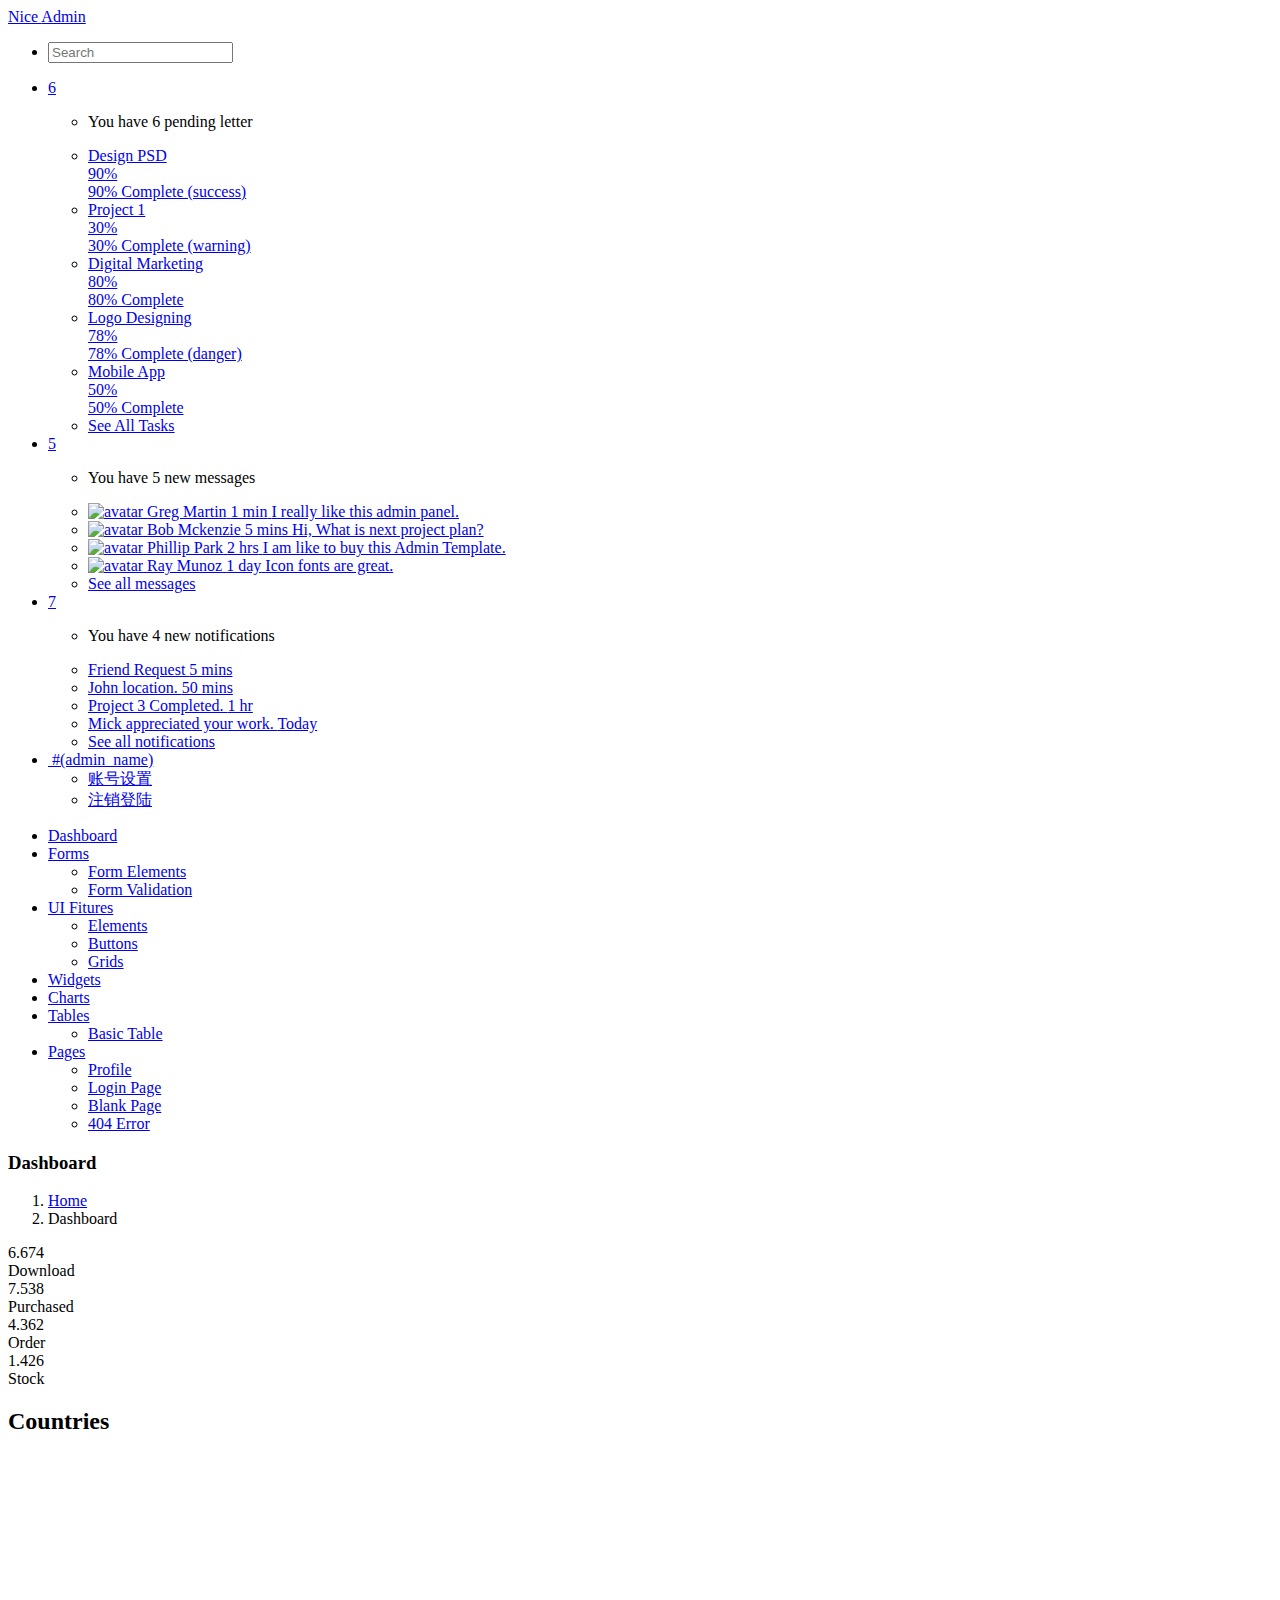
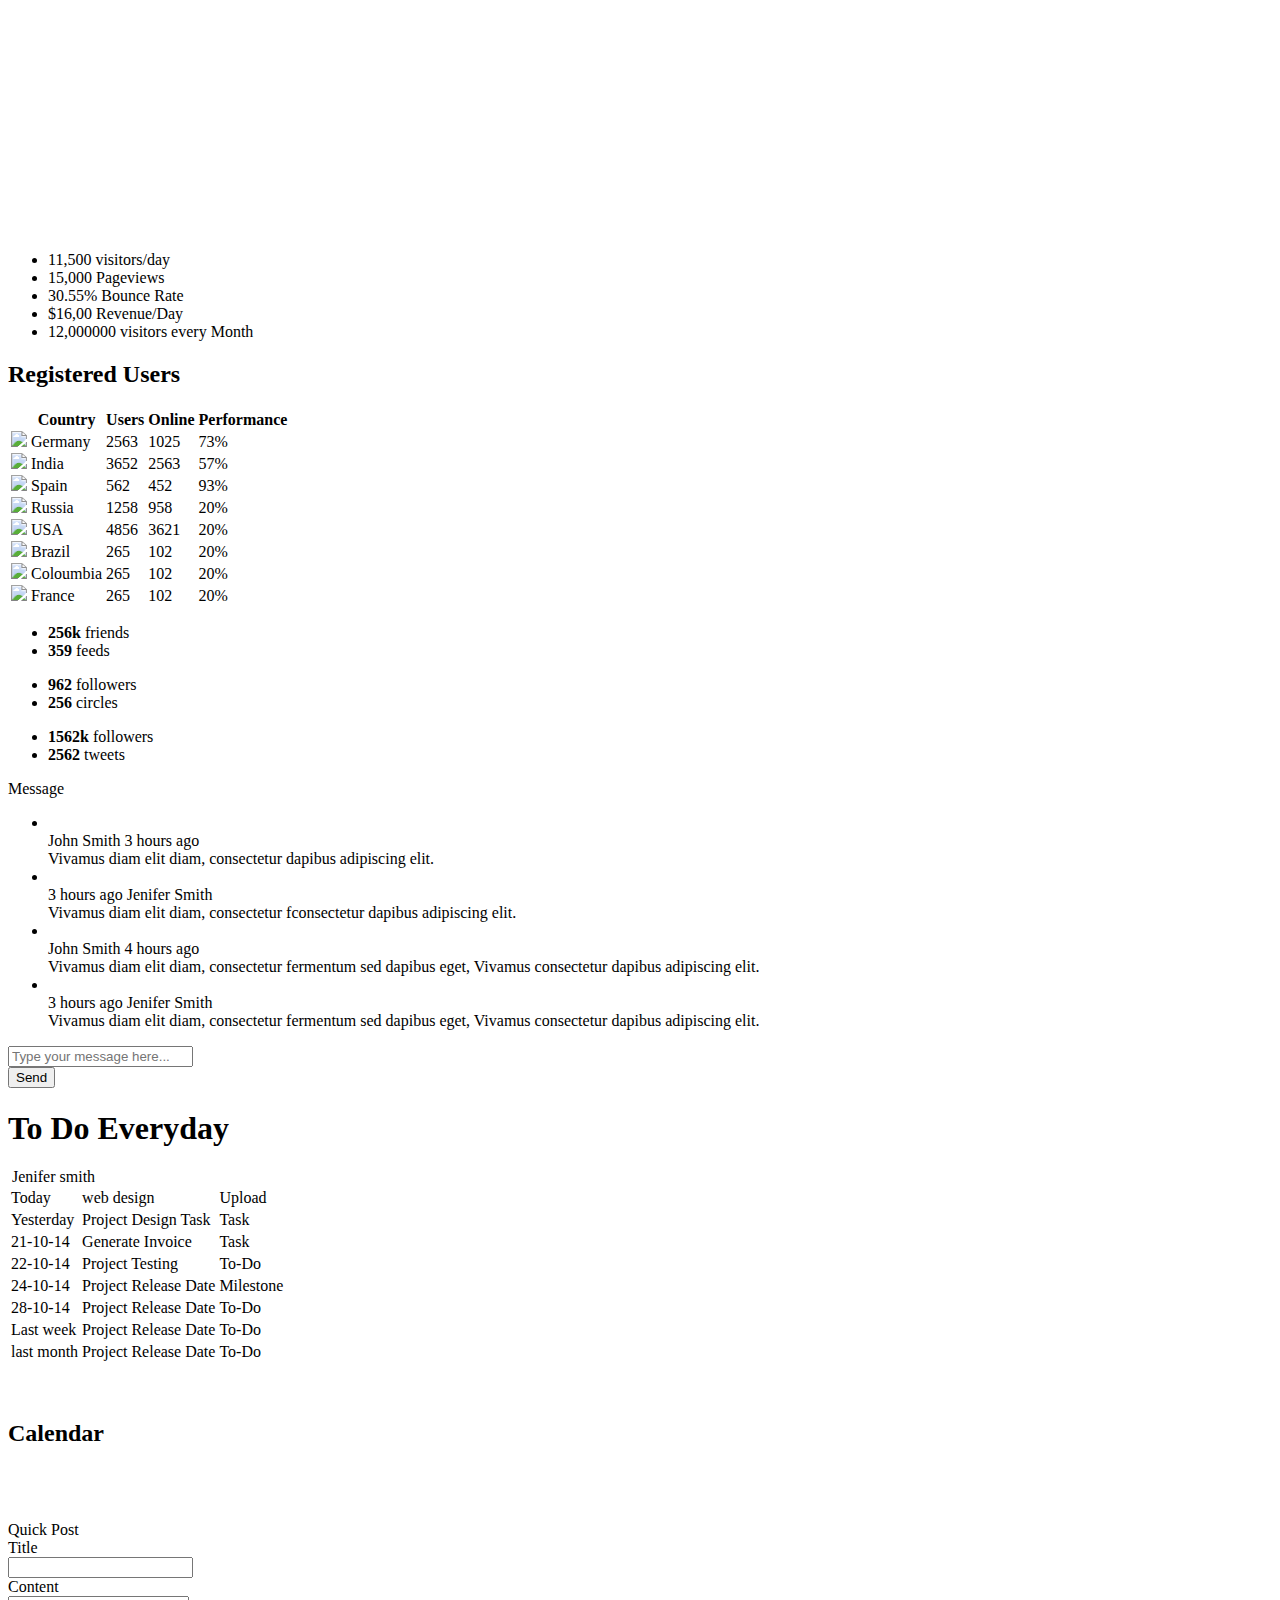
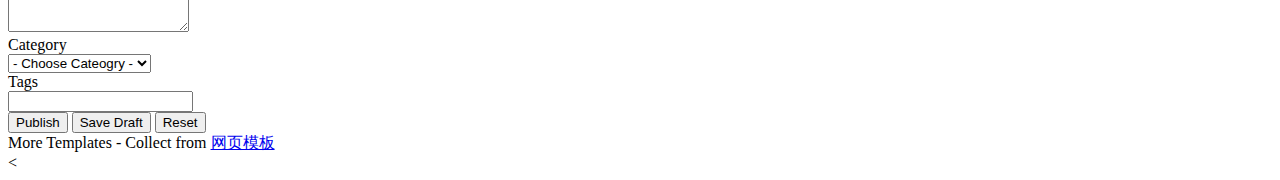
==== commit 8a037424: "201805061707" ====
--- a/WebRoot/index.html
+++ b/WebRoot/index.html
@@ -1,4 +1,4 @@
-<!DOCTYPE html>
+﻿<!DOCTYPE html>
 <html lang="en">
   <head>
     <meta charset="utf-8">
@@ -6,38 +6,38 @@
     <meta name="description" content="Creative - Bootstrap 3 Responsive Admin Template">
     <meta name="author" content="GeeksLabs">
     <meta name="keyword" content="Creative, Dashboard, Admin, Template, Theme, Bootstrap, Responsive, Retina, Minimal">
-    <link rel="shortcut icon" href="img/favicon.png">
+    <link rel="shortcut icon" href="#(cxt)/img/favicon.png">
 
     <title>Creative - Bootstrap Admin Template</title>
 
     <!-- Bootstrap CSS -->    
-    <link href="css/bootstrap.min.css" rel="stylesheet">
+    <link href="#(cxt)/css/bootstrap.min.css" rel="stylesheet">
     <!-- bootstrap theme -->
-    <link href="css/bootstrap-theme.css" rel="stylesheet">
+    <link href="#(cxt)/css/bootstrap-theme.css" rel="stylesheet">
     <!--external css-->
     <!-- font icon -->
-    <link href="css/elegant-icons-style.css" rel="stylesheet" />
-    <link href="css/font-awesome.min.css" rel="stylesheet" />    
+    <link href="#(cxt)/css/elegant-icons-style.css" rel="stylesheet" />
+    <link href="#(cxt)/css/font-awesome.min.css" rel="stylesheet" />    
     <!-- full calendar css-->
-    <link href="assets/fullcalendar/fullcalendar/bootstrap-fullcalendar.css" rel="stylesheet" />
-	<link href="assets/fullcalendar/fullcalendar/fullcalendar.css" rel="stylesheet" />
+    <link href="#(cxt)/assets/fullcalendar/fullcalendar/bootstrap-fullcalendar.css" rel="stylesheet" />
+	<link href="#(cxt)/assets/fullcalendar/fullcalendar/fullcalendar.css" rel="stylesheet" />
     <!-- easy pie chart-->
-    <link href="assets/jquery-easy-pie-chart/jquery.easy-pie-chart.css" rel="stylesheet" type="text/css" media="screen"/>
+    <link href="#(cxt)/assets/jquery-easy-pie-chart/jquery.easy-pie-chart.css" rel="stylesheet" type="text/css" media="screen"/>
     <!-- owl carousel -->
-    <link rel="stylesheet" href="css/owl.carousel.css" type="text/css">
-	<link href="css/jquery-jvectormap-1.2.2.css" rel="stylesheet">
+    <link rel="stylesheet" href="#(cxt)/css/owl.carousel.css" type="text/css">
+	<link href="#(cxt)/css/jquery-jvectormap-1.2.2.css" rel="stylesheet">
     <!-- Custom styles -->
-	<link rel="stylesheet" href="css/fullcalendar.css">
-	<link href="css/widgets.css" rel="stylesheet">
-    <link href="css/style.css" rel="stylesheet">
-    <link href="css/style-responsive.css" rel="stylesheet" />
-	<link href="css/xcharts.min.css" rel=" stylesheet">	
-	<link href="css/jquery-ui-1.10.4.min.css" rel="stylesheet">
+	<link rel="stylesheet" href="#(cxt)/css/fullcalendar.css">
+	<link href="#(cxt)/css/widgets.css" rel="stylesheet">
+    <link href="#(cxt)/css/style.css" rel="stylesheet">
+    <link href="#(cxt)/css/style-responsive.css" rel="stylesheet" />
+	<link href="#(cxt)/css/xcharts.min.css" rel=" stylesheet">	
+	<link href="#(cxt)/css/jquery-ui-1.10.4.min.css" rel="stylesheet">
     <!-- HTML5 shim and Respond.js IE8 support of HTML5 -->
     <!--[if lt IE 9]>
-      <script src="js/html5shiv.js"></script>
-      <script src="js/respond.min.js"></script>
-      <script src="js/lte-ie7.js"></script>
+      <script src="#(cxt)/js/html5shiv.js"></script>
+      <script src="#(cxt)/js/respond.min.js"></script>
+      <script src="#(cxt)/js/lte-ie7.js"></script>
     <![endif]-->
   </head>
 
@@ -52,7 +52,7 @@
             </div>
 
             <!--logo start-->
-            <a href="index.html" class="logo">Nice <span class="lite">Admin</span></a>
+            <a href="#(cxt)/index.html" class="logo">Nice <span class="lite">Admin</span></a>
             <!--logo end-->
 
             <div class="nav search-row" id="top_menu">
@@ -73,7 +73,7 @@
                     
                     <!-- task notificatoin start -->
                     <li id="task_notificatoin_bar" class="dropdown">
-                        <a data-toggle="dropdown" class="dropdown-toggle" href="#">
+                        <a data-toggle="dropdown" class="dropdown-toggle" href="#(cxt)/#">
                             <span class="icon-task-l"></i>
                             <span class="badge bg-important">6</span>
                         </a>
@@ -83,7 +83,7 @@
                                 <p class="blue">You have 6 pending letter</p>
                             </li>
                             <li>
-                                <a href="#">
+                                <a href="#(cxt)/#">
                                     <div class="task-info">
                                         <div class="desc">Design PSD </div>
                                         <div class="percent">90%</div>
@@ -96,7 +96,7 @@
                                 </a>
                             </li>
                             <li>
-                                <a href="#">
+                                <a href="#(cxt)/#">
                                     <div class="task-info">
                                         <div class="desc">
                                             Project 1
@@ -111,7 +111,7 @@
                                 </a>
                             </li>
                             <li>
-                                <a href="#">
+                                <a href="#(cxt)/#">
                                     <div class="task-info">
                                         <div class="desc">Digital Marketing</div>
                                         <div class="percent">80%</div>
@@ -124,7 +124,7 @@
                                 </a>
                             </li>
                             <li>
-                                <a href="#">
+                                <a href="#(cxt)/#">
                                     <div class="task-info">
                                         <div class="desc">Logo Designing</div>
                                         <div class="percent">78%</div>
@@ -137,7 +137,7 @@
                                 </a>
                             </li>
                             <li>
-                                <a href="#">
+                                <a href="#(cxt)/#">
                                     <div class="task-info">
                                         <div class="desc">Mobile App</div>
                                         <div class="percent">50%</div>
@@ -151,14 +151,14 @@
                                 </a>
                             </li>
                             <li class="external">
-                                <a href="#">See All Tasks</a>
+                                <a href="#(cxt)/#">See All Tasks</a>
                             </li>
                         </ul>
                     </li>
                     <!-- task notificatoin end -->
                     <!-- inbox notificatoin start-->
                     <li id="mail_notificatoin_bar" class="dropdown">
-                        <a data-toggle="dropdown" class="dropdown-toggle" href="#">
+                        <a data-toggle="dropdown" class="dropdown-toggle" href="#(cxt)/#">
                             <i class="icon-envelope-l"></i>
                             <span class="badge bg-important">5</span>
                         </a>
@@ -168,8 +168,8 @@
                                 <p class="blue">You have 5 new messages</p>
                             </li>
                             <li>
-                                <a href="#">
-                                    <span class="photo"><img alt="avatar" src="./img/avatar-mini.jpg"></span>
+                                <a href="#(cxt)/#">
+                                    <span class="photo"><img alt="avatar" src="#(cxt)/./img/avatar-mini.jpg"></span>
                                     <span class="subject">
                                     <span class="from">Greg  Martin</span>
                                     <span class="time">1 min</span>
@@ -180,8 +180,8 @@
                                 </a>
                             </li>
                             <li>
-                                <a href="#">
-                                    <span class="photo"><img alt="avatar" src="./img/avatar-mini2.jpg"></span>
+                                <a href="#(cxt)/#">
+                                    <span class="photo"><img alt="avatar" src="#(cxt)/./img/avatar-mini2.jpg"></span>
                                     <span class="subject">
                                     <span class="from">Bob   Mckenzie</span>
                                     <span class="time">5 mins</span>
@@ -192,8 +192,8 @@
                                 </a>
                             </li>
                             <li>
-                                <a href="#">
-                                    <span class="photo"><img alt="avatar" src="./img/avatar-mini3.jpg"></span>
+                                <a href="#(cxt)/#">
+                                    <span class="photo"><img alt="avatar" src="#(cxt)/./img/avatar-mini3.jpg"></span>
                                     <span class="subject">
                                     <span class="from">Phillip   Park</span>
                                     <span class="time">2 hrs</span>
@@ -204,8 +204,8 @@
                                 </a>
                             </li>
                             <li>
-                                <a href="#">
-                                    <span class="photo"><img alt="avatar" src="./img/avatar-mini4.jpg"></span>
+                                <a href="#(cxt)/#">
+                                    <span class="photo"><img alt="avatar" src="#(cxt)/./img/avatar-mini4.jpg"></span>
                                     <span class="subject">
                                     <span class="from">Ray   Munoz</span>
                                     <span class="time">1 day</span>
@@ -216,14 +216,14 @@
                                 </a>
                             </li>
                             <li>
-                                <a href="#">See all messages</a>
+                                <a href="#(cxt)/#">See all messages</a>
                             </li>
                         </ul>
                     </li>
                     <!-- inbox notificatoin end -->
                     <!-- alert notification start-->
                     <li id="alert_notificatoin_bar" class="dropdown">
-                        <a data-toggle="dropdown" class="dropdown-toggle" href="#">
+                        <a data-toggle="dropdown" class="dropdown-toggle" href="#(cxt)/#">
 
                             <i class="icon-bell-l"></i>
                             <span class="badge bg-important">7</span>
@@ -234,70 +234,55 @@
                                 <p class="blue">You have 4 new notifications</p>
                             </li>
                             <li>
-                                <a href="#">
+                                <a href="#(cxt)/#">
                                     <span class="label label-primary"><i class="icon_profile"></i></span> 
                                     Friend Request
                                     <span class="small italic pull-right">5 mins</span>
                                 </a>
                             </li>
                             <li>
-                                <a href="#">
+                                <a href="#(cxt)/#">
                                     <span class="label label-warning"><i class="icon_pin"></i></span>  
                                     John location.
                                     <span class="small italic pull-right">50 mins</span>
                                 </a>
                             </li>
                             <li>
-                                <a href="#">
+                                <a href="#(cxt)/#">
                                     <span class="label label-danger"><i class="icon_book_alt"></i></span> 
                                     Project 3 Completed.
                                     <span class="small italic pull-right">1 hr</span>
                                 </a>
                             </li>
                             <li>
-                                <a href="#">
+                                <a href="#(cxt)/#">
                                     <span class="label label-success"><i class="icon_like"></i></span> 
                                     Mick appreciated your work.
                                     <span class="small italic pull-right"> Today</span>
                                 </a>
                             </li>                            
                             <li>
-                                <a href="#">See all notifications</a>
+                                <a href="#(cxt)/#">See all notifications</a>
                             </li>
                         </ul>
                     </li>
                     <!-- alert notification end-->
                     <!-- user login dropdown start-->
                     <li class="dropdown">
-                        <a data-toggle="dropdown" class="dropdown-toggle" href="#">
+                        <a data-toggle="dropdown" class="dropdown-toggle" href="#(cxt)/#">
                             <span class="profile-ava">
-                                <img alt="" src="img/avatar1_small.jpg">
+                                <img alt="" src="#(cxt)/img/avatar1_small.jpg">
                             </span>
-                            <span class="username">Jenifer Smith</span>
+                            <span class="username">#(admin_name)</span>
                             <b class="caret"></b>
                         </a>
                         <ul class="dropdown-menu extended logout">
                             <div class="log-arrow-up"></div>
                             <li class="eborder-top">
-                                <a href="#"><i class="icon_profile"></i> My Profile</a>
-                            </li>
-                            <li>
-                                <a href="#"><i class="icon_mail_alt"></i> My Inbox</a>
-                            </li>
-                            <li>
-                                <a href="#"><i class="icon_clock_alt"></i> Timeline</a>
-                            </li>
-                            <li>
-                                <a href="#"><i class="icon_chat_alt"></i> Chats</a>
-                            </li>
-                            <li>
-                                <a href="login.html"><i class="icon_key_alt"></i> Log Out</a>
-                            </li>
-                            <li>
-                                <a href="documentation.html"><i class="icon_key_alt"></i> Documentation</a>
-                            </li>
-                            <li>
-                                <a href="documentation.html"><i class="icon_key_alt"></i> Documentation</a>
+                                <a href="#(cxt)/#"><i class="icon_profile"></i>账号设置</a>
+                            </li>
+                            <li>
+                                <a href="#(cxt)/admin/loginout?id=#(admin_id)"><i class="icon_clock_alt"></i>注销登陆</a>
                             </li>
                         </ul>
                     </li>
@@ -314,42 +299,42 @@
               <!-- sidebar menu start-->
               <ul class="sidebar-menu">                
                   <li class="active">
-                      <a class="" href="index.html">
+                      <a class="" href="#(cxt)/index.html">
                           <i class="icon_house_alt"></i>
                           <span>Dashboard</span>
                       </a>
                   </li>
 				  <li class="sub-menu">
-                      <a href="javascript:;" class="">
+                      <a href="#(cxt)/javascript:;" class="">
                           <i class="icon_document_alt"></i>
                           <span>Forms</span>
                           <span class="menu-arrow arrow_carrot-right"></span>
                       </a>
                       <ul class="sub">
-                          <li><a class="" href="form_component.html">Form Elements</a></li>                          
-                          <li><a class="" href="form_validation.html">Form Validation</a></li>
+                          <li><a class="" href="#(cxt)/form_component.html">Form Elements</a></li>                          
+                          <li><a class="" href="#(cxt)/form_validation.html">Form Validation</a></li>
                       </ul>
                   </li>       
                   <li class="sub-menu">
-                      <a href="javascript:;" class="">
+                      <a href="#(cxt)/javascript:;" class="">
                           <i class="icon_desktop"></i>
                           <span>UI Fitures</span>
                           <span class="menu-arrow arrow_carrot-right"></span>
                       </a>
                       <ul class="sub">
-                          <li><a class="" href="general.html">Elements</a></li>
-                          <li><a class="" href="buttons.html">Buttons</a></li>
-                          <li><a class="" href="grids.html">Grids</a></li>
+                          <li><a class="" href="#(cxt)/general.html">Elements</a></li>
+                          <li><a class="" href="#(cxt)/buttons.html">Buttons</a></li>
+                          <li><a class="" href="#(cxt)/grids.html">Grids</a></li>
                       </ul>
                   </li>
                   <li>
-                      <a class="" href="widgets.html">
+                      <a class="" href="#(cxt)/widgets.html">
                           <i class="icon_genius"></i>
                           <span>Widgets</span>
                       </a>
                   </li>
                   <li>                     
-                      <a class="" href="chart-chartjs.html">
+                      <a class="" href="#(cxt)/chart-chartjs.html">
                           <i class="icon_piechart"></i>
                           <span>Charts</span>
                           
@@ -358,27 +343,27 @@
                   </li>
                              
                   <li class="sub-menu">
-                      <a href="javascript:;" class="">
+                      <a href="#(cxt)/javascript:;" class="">
                           <i class="icon_table"></i>
                           <span>Tables</span>
                           <span class="menu-arrow arrow_carrot-right"></span>
                       </a>
                       <ul class="sub">
-                          <li><a class="" href="basic_table.html">Basic Table</a></li>
+                          <li><a class="" href="#(cxt)/basic_table.html">Basic Table</a></li>
                       </ul>
                   </li>
                   
                   <li class="sub-menu">
-                      <a href="javascript:;" class="">
+                      <a href="#(cxt)/javascript:;" class="">
                           <i class="icon_documents_alt"></i>
                           <span>Pages</span>
                           <span class="menu-arrow arrow_carrot-right"></span>
                       </a>
                       <ul class="sub">                          
-                          <li><a class="" href="profile.html">Profile</a></li>
-                          <li><a class="" href="login.html"><span>Login Page</span></a></li>
-                          <li><a class="" href="blank.html">Blank Page</a></li>
-                          <li><a class="" href="404.html">404 Error</a></li>
+                          <li><a class="" href="#(cxt)/profile.html">Profile</a></li>
+                          <li><a class="" href="#(cxt)/login.html"><span>Login Page</span></a></li>
+                          <li><a class="" href="#(cxt)/blank.html">Blank Page</a></li>
+                          <li><a class="" href="#(cxt)/404.html">404 Error</a></li>
                       </ul>
                   </li>
                   
@@ -396,7 +381,7 @@
 				<div class="col-lg-12">
 					<h3 class="page-header"><i class="fa fa-laptop"></i> Dashboard</h3>
 					<ol class="breadcrumb">
-						<li><i class="fa fa-home"></i><a href="index.html">Home</a></li>
+						<li><i class="fa fa-home"></i><a href="#(cxt)/index.html">Home</a></li>
 						<li><i class="fa fa-laptop"></i>Dashboard</li>						  	
 					</ol>
 				</div>
@@ -445,9 +430,9 @@
 						<div class="panel-heading">
 							<h2><i class="fa fa-map-marker red"></i><strong>Countries</strong></h2>
 							<div class="panel-actions">
-								<a href="index.html#" class="btn-setting"><i class="fa fa-rotate-right"></i></a>
-								<a href="index.html#" class="btn-minimize"><i class="fa fa-chevron-up"></i></a>
-								<a href="index.html#" class="btn-close"><i class="fa fa-times"></i></a>
+								<a href="#(cxt)/index.html#" class="btn-setting"><i class="fa fa-rotate-right"></i></a>
+								<a href="#(cxt)/index.html#" class="btn-minimize"><i class="fa fa-chevron-up"></i></a>
+								<a href="#(cxt)/index.html#" class="btn-close"><i class="fa fa-times"></i></a>
 							</div>	
 						</div>
 						<div class="panel-body-map">
@@ -500,9 +485,9 @@
 						<div class="panel-heading">
 							<h2><i class="fa fa-flag-o red"></i><strong>Registered Users</strong></h2>
 							<div class="panel-actions">
-								<a href="index.html#" class="btn-setting"><i class="fa fa-rotate-right"></i></a>
-								<a href="index.html#" class="btn-minimize"><i class="fa fa-chevron-up"></i></a>
-								<a href="index.html#" class="btn-close"><i class="fa fa-times"></i></a>
+								<a href="#(cxt)/index.html#" class="btn-setting"><i class="fa fa-rotate-right"></i></a>
+								<a href="#(cxt)/index.html#" class="btn-minimize"><i class="fa fa-chevron-up"></i></a>
+								<a href="#(cxt)/index.html#" class="btn-close"><i class="fa fa-times"></i></a>
 							</div>
 						</div>
 						<div class="panel-body">
@@ -518,7 +503,7 @@
 								</thead>   
 								<tbody>
 									<tr>
-										<td><img src="img/Germany.png" style="height:18px; margin-top:-2px;"></td>
+										<td><img src="#(cxt)/img/Germany.png" style="height:18px; margin-top:-2px;"></td>
 										<td>Germany</td>
 										<td>2563</td>
 										<td>1025</td>
@@ -533,7 +518,7 @@
 										</td>
 									</tr>
 									<tr>
-										<td><img src="img/India.png" style="height:18px; margin-top:-2px;"></td>
+										<td><img src="#(cxt)/img/India.png" style="height:18px; margin-top:-2px;"></td>
 										<td>India</td>
 										<td>3652</td>
 										<td>2563</td>
@@ -548,7 +533,7 @@
 										</td>
 									</tr>
 									<tr>
-										<td><img src="img/Spain.png" style="height:18px; margin-top:-2px;"></td>
+										<td><img src="#(cxt)/img/Spain.png" style="height:18px; margin-top:-2px;"></td>
 										<td>Spain</td>
 										<td>562</td>
 										<td>452</td>
@@ -563,7 +548,7 @@
 										</td>
 									</tr>
 									<tr>
-										<td><img src="img/India.png" style="height:18px; margin-top:-2px;"></td>
+										<td><img src="#(cxt)/img/India.png" style="height:18px; margin-top:-2px;"></td>
 										<td>Russia</td>
 										<td>1258</td>
 										<td>958</td>
@@ -578,7 +563,7 @@
 										</td>
 									</tr>
 									<tr>
-										<td><img src="img/Spain.png" style="height:18px; margin-top:-2px;"></td>
+										<td><img src="#(cxt)/img/Spain.png" style="height:18px; margin-top:-2px;"></td>
 										<td>USA</td>
 										<td>4856</td>
 										<td>3621</td>
@@ -593,7 +578,7 @@
 										</td>
 									</tr>
 									<tr>
-										<td><img src="img/Germany.png" style="height:18px; margin-top:-2px;"></td>
+										<td><img src="#(cxt)/img/Germany.png" style="height:18px; margin-top:-2px;"></td>
 										<td>Brazil</td>
 										<td>265</td>
 										<td>102</td>
@@ -608,7 +593,7 @@
 										</td>
 									</tr>
 									<tr>
-										<td><img src="img/Germany.png" style="height:18px; margin-top:-2px;"></td>
+										<td><img src="#(cxt)/img/Germany.png" style="height:18px; margin-top:-2px;"></td>
 										<td>Coloumbia</td>
 										<td>265</td>
 										<td>102</td>
@@ -623,7 +608,7 @@
 										</td>
 									</tr>
 									<tr>
-										<td><img src="img/Germany.png" style="height:18px; margin-top:-2px;"></td>
+										<td><img src="#(cxt)/img/Germany.png" style="height:18px; margin-top:-2px;"></td>
 										<td>France</td>
 										<td>265</td>
 										<td>102</td>
@@ -712,8 +697,8 @@
 				<div class="panel-heading">
                   <div class="pull-left">Message</div>
                   <div class="widget-icons pull-right">
-                    <a href="#" class="wminimize"><i class="fa fa-chevron-up"></i></a> 
-                    <a href="#" class="wclose"><i class="fa fa-times"></i></a>
+                    <a href="#(cxt)/#" class="wminimize"><i class="fa fa-chevron-up"></i></a> 
+                    <a href="#(cxt)/#" class="wclose"><i class="fa fa-times"></i></a>
                   </div>  
                   <div class="clearfix"></div>
                 </div>
@@ -728,7 +713,7 @@
                       <li class="by-me">
                         <!-- Use the class "pull-left" in avatar -->
                         <div class="avatar pull-left">
-                          <img src="img/user.jpg" alt=""/>
+                          <img src="#(cxt)/img/user.jpg" alt=""/>
                         </div>
 
                         <div class="chat-content">
@@ -743,7 +728,7 @@
                       <li class="by-other">
                         <!-- Use the class "pull-right" in avatar -->
                         <div class="avatar pull-right">
-                          <img src="img/user22.png" alt=""/>
+                          <img src="#(cxt)/img/user22.png" alt=""/>
                         </div>
 
                         <div class="chat-content">
@@ -756,7 +741,7 @@
 
                       <li class="by-me">
                         <div class="avatar pull-left">
-                          <img src="img/user.jpg" alt=""/>
+                          <img src="#(cxt)/img/user.jpg" alt=""/>
                         </div>
 
                         <div class="chat-content">
@@ -769,7 +754,7 @@
                       <li class="by-other">
                         <!-- Use the class "pull-right" in avatar -->
                         <div class="avatar pull-right">
-                          <img src="img/user22.png" alt=""/>
+                          <img src="#(cxt)/img/user22.png" alt=""/>
                         </div>
 
                         <div class="chat-content">
@@ -811,7 +796,7 @@
                               </div>
                               <div class="col-lg-4">
                                 <span class="profile-ava pull-right">
-                                        <img alt="" class="simple" src="img/avatar1_small.jpg">
+                                        <img alt="" class="simple" src="#(cxt)/img/avatar1_small.jpg">
                                         Jenifer smith
                                 </span>                                
                               </div>
@@ -829,7 +814,7 @@
                                   </td>
                                   <td>
                                     <span class="profile-ava">
-                                        <img alt="" class="simple" src="img/avatar1_small.jpg">
+                                        <img alt="" class="simple" src="#(cxt)/img/avatar1_small.jpg">
                                     </span>
                                   </td>
                               </tr>
@@ -867,7 +852,7 @@
                                   </td>
                                   <td>
                                       <span class="profile-ava">
-                                        <img alt="" class="simple" src="img/avatar1_small.jpg">
+                                        <img alt="" class="simple" src="#(cxt)/img/avatar1_small.jpg">
                                       </span>
                                   </td>
                               </tr>
@@ -917,7 +902,7 @@
                                   </td>
                                   <td>
                                       <span class="profile-ava">
-                                        <img alt="" class="simple" src="img/avatar1_small.jpg">
+                                        <img alt="" class="simple" src="#(cxt)/img/avatar1_small.jpg">
                                       </span>
                                   </td>
                               </tr>
@@ -934,8 +919,8 @@
 				<div class="panel-heading">
                   <h2><strong>Calendar</strong></h2>
 				<div class="panel-actions">
-                    <a href="#" class="wminimize"><i class="fa fa-chevron-up"></i></a> 
-                    <a href="#" class="wclose"><i class="fa fa-times"></i></a>
+                    <a href="#(cxt)/#" class="wminimize"><i class="fa fa-chevron-up"></i></a> 
+                    <a href="#(cxt)/#" class="wclose"><i class="fa fa-times"></i></a>
                 </div>  
                  
                 </div><br><br><br>
@@ -955,8 +940,8 @@
                 <div class="panel-heading">
                   <div class="pull-left">Quick Post</div>
                   <div class="widget-icons pull-right">
-                    <a href="#" class="wminimize"><i class="fa fa-chevron-up"></i></a> 
-                    <a href="#" class="wclose"><i class="fa fa-times"></i></a>
+                    <a href="#(cxt)/#" class="wminimize"><i class="fa fa-chevron-up"></i></a> 
+                    <a href="#(cxt)/#" class="wclose"><i class="fa fa-times"></i></a>
                   </div>  
                   <div class="clearfix"></div>
                 </div>
@@ -1015,7 +1000,7 @@
                   
 
                   </div>
-                  <div class="widget-foot">More Templates - Collect from <a href="http://www.17sucai.com/" target="_blank">网页模板</a>
+                  <div class="widget-foot">More Templates - Collect from <a href="#(cxt)/http://www.17sucai.com/" target="_blank">网页模板</a>
                     <!-- Footer goes here -->
                   </div>
                 </div>
@@ -1033,45 +1018,45 @@
   <!-- container section start -->
 
     <!-- javascripts -->
-    <script src="js/jquery.js"></script>
-	<script src="js/jquery-ui-1.10.4.min.js"></script>
-    <script src="js/jquery-1.8.3.min.js"></script>
-    <script type="text/javascript" src="js/jquery-ui-1.9.2.custom.min.js"></script>
+    <script src="#(cxt)/js/jquery.js"></script>
+	<script src="#(cxt)/js/jquery-ui-1.10.4.min.js"></script>
+    <script src="#(cxt)/js/jquery-1.8.3.min.js"></script>
+    <script type="text/javascript" src="#(cxt)/js/jquery-ui-1.9.2.custom.min.js"></script>
     <!-- bootstrap -->
-    <script src="js/bootstrap.min.js"></script>
+    <script src="#(cxt)/js/bootstrap.min.js"></script>
     <!-- nice scroll -->
-    <script src="js/jquery.scrollTo.min.js"></script>
-    <script src="js/jquery.nicescroll.js" type="text/javascript"></script>
+    <script src="#(cxt)/js/jquery.scrollTo.min.js"></script>
+    <script src="#(cxt)/js/jquery.nicescroll.js" type="text/javascript"></script>
     <!-- charts scripts -->
-    <script src="assets/jquery-knob/js/jquery.knob.js"></script>
-    <script src="js/jquery.sparkline.js" type="text/javascript"></script>
-    <script src="assets/jquery-easy-pie-chart/jquery.easy-pie-chart.js"></script>
-    <script src="js/owl.carousel.js" ></script>
+    <script src="#(cxt)/assets/jquery-knob/js/jquery.knob.js"></script>
+    <script src="#(cxt)/js/jquery.sparkline.js" type="text/javascript"></script>
+    <script src="#(cxt)/assets/jquery-easy-pie-chart/jquery.easy-pie-chart.js"></script>
+    <script src="#(cxt)/js/owl.carousel.js" ></script>
     <!-- jQuery full calendar -->
-    <<script src="js/fullcalendar.min.js"></script> <!-- Full Google Calendar - Calendar -->
-	<script src="assets/fullcalendar/fullcalendar/fullcalendar.js"></script>
+    <<script src="#(cxt)/js/fullcalendar.min.js"></script> <!-- Full Google Calendar - Calendar -->
+	<script src="#(cxt)/assets/fullcalendar/fullcalendar/fullcalendar.js"></script>
     <!--script for this page only-->
-    <script src="js/calendar-custom.js"></script>
-	<script src="js/jquery.rateit.min.js"></script>
+    <script src="#(cxt)/js/calendar-custom.js"></script>
+	<script src="#(cxt)/js/jquery.rateit.min.js"></script>
     <!-- custom select -->
-    <script src="js/jquery.customSelect.min.js" ></script>
-	<script src="assets/chart-master/Chart.js"></script>
+    <script src="#(cxt)/js/jquery.customSelect.min.js" ></script>
+	<script src="#(cxt)/assets/chart-master/Chart.js"></script>
    
     <!--custome script for all page-->
-    <script src="js/scripts.js"></script>
+    <script src="#(cxt)/js/scripts.js"></script>
     <!-- custom script for this page-->
-    <script src="js/sparkline-chart.js"></script>
-    <script src="js/easy-pie-chart.js"></script>
-	<script src="js/jquery-jvectormap-1.2.2.min.js"></script>
-	<script src="js/jquery-jvectormap-world-mill-en.js"></script>
-	<script src="js/xcharts.min.js"></script>
-	<script src="js/jquery.autosize.min.js"></script>
-	<script src="js/jquery.placeholder.min.js"></script>
-	<script src="js/gdp-data.js"></script>	
-	<script src="js/morris.min.js"></script>
-	<script src="js/sparklines.js"></script>	
-	<script src="js/charts.js"></script>
-	<script src="js/jquery.slimscroll.min.js"></script>
+    <script src="#(cxt)/js/sparkline-chart.js"></script>
+    <script src="#(cxt)/js/easy-pie-chart.js"></script>
+	<script src="#(cxt)/js/jquery-jvectormap-1.2.2.min.js"></script>
+	<script src="#(cxt)/js/jquery-jvectormap-world-mill-en.js"></script>
+	<script src="#(cxt)/js/xcharts.min.js"></script>
+	<script src="#(cxt)/js/jquery.autosize.min.js"></script>
+	<script src="#(cxt)/js/jquery.placeholder.min.js"></script>
+	<script src="#(cxt)/js/gdp-data.js"></script>	
+	<script src="#(cxt)/js/morris.min.js"></script>
+	<script src="#(cxt)/js/sparklines.js"></script>	
+	<script src="#(cxt)/js/charts.js"></script>
+	<script src="#(cxt)/js/jquery.slimscroll.min.js"></script>
   <script>
 
       //knob
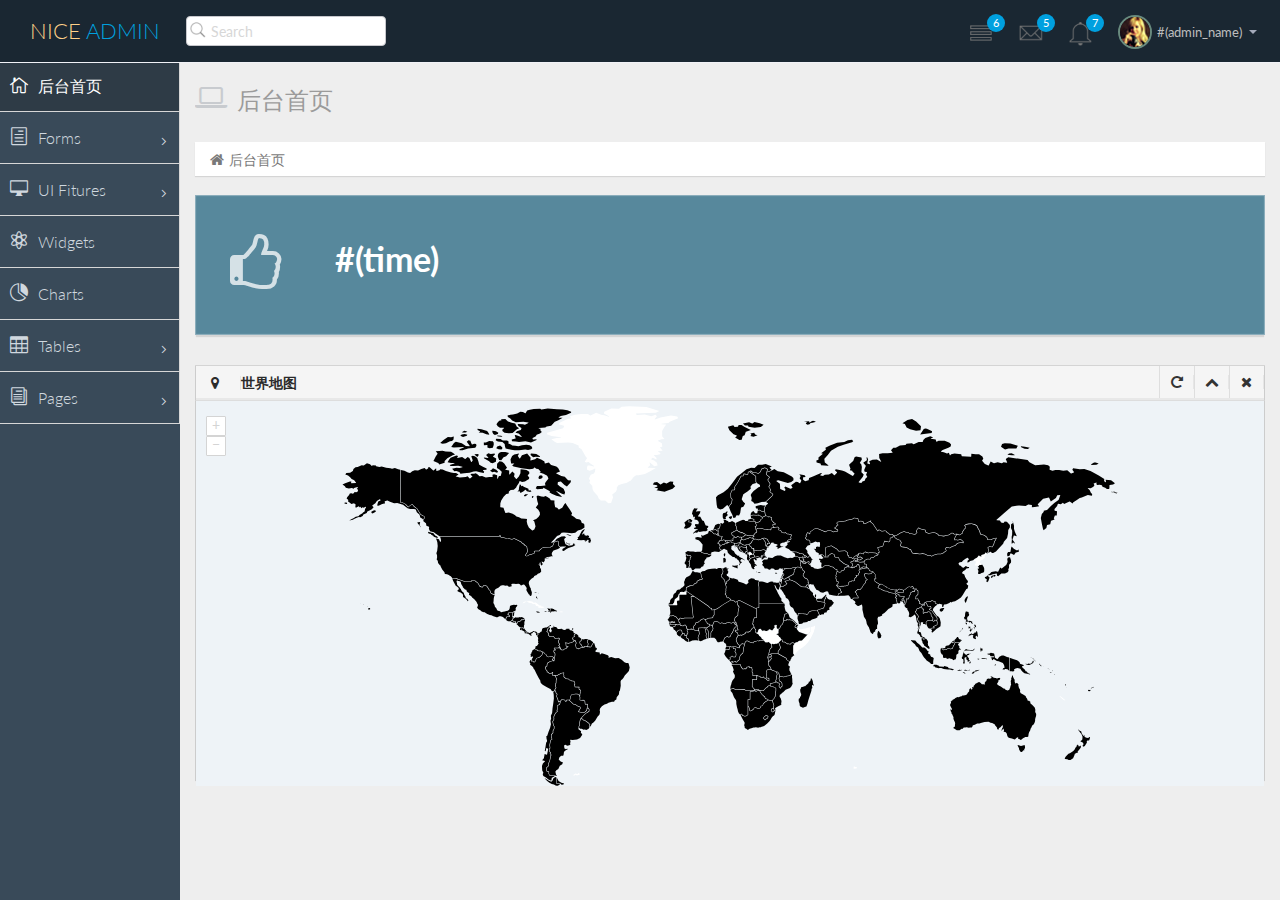
==== commit 4ddbd126: "201805222234" ====
--- a/WebRoot/index.html
+++ b/WebRoot/index.html
@@ -1,1111 +1,526 @@
 ﻿<!DOCTYPE html>
 <html lang="en">
-  <head>
+<head>
     <meta charset="utf-8">
     <meta name="viewport" content="width=device-width, initial-scale=1.0">
     <meta name="description" content="Creative - Bootstrap 3 Responsive Admin Template">
-    <meta name="author" content="GeeksLabs">
-    <meta name="keyword" content="Creative, Dashboard, Admin, Template, Theme, Bootstrap, Responsive, Retina, Minimal">
-    <link rel="shortcut icon" href="#(cxt)/img/favicon.png">
-
-    <title>Creative - Bootstrap Admin Template</title>
-
-    <!-- Bootstrap CSS -->    
-    <link href="#(cxt)/css/bootstrap.min.css" rel="stylesheet">
+    <meta name="author" content="PuXue">
+    <base href="#(cxt)/" />
+    <link rel="shortcut icon" href="img/favicon.png">
+
+    <title>后台首页</title>
+
+    <!-- Bootstrap CSS -->
+    <link href="css/bootstrap.min.css" rel="stylesheet">
     <!-- bootstrap theme -->
-    <link href="#(cxt)/css/bootstrap-theme.css" rel="stylesheet">
+    <link href="css/bootstrap-theme.css" rel="stylesheet">
     <!--external css-->
     <!-- font icon -->
-    <link href="#(cxt)/css/elegant-icons-style.css" rel="stylesheet" />
-    <link href="#(cxt)/css/font-awesome.min.css" rel="stylesheet" />    
+    <link href="css/elegant-icons-style.css" rel="stylesheet"/>
+    <link href="css/font-awesome.min.css" rel="stylesheet"/>
     <!-- full calendar css-->
-    <link href="#(cxt)/assets/fullcalendar/fullcalendar/bootstrap-fullcalendar.css" rel="stylesheet" />
-	<link href="#(cxt)/assets/fullcalendar/fullcalendar/fullcalendar.css" rel="stylesheet" />
+    <link href="assets/fullcalendar/fullcalendar/bootstrap-fullcalendar.css" rel="stylesheet"/>
+    <link href="assets/fullcalendar/fullcalendar/fullcalendar.css" rel="stylesheet"/>
     <!-- easy pie chart-->
-    <link href="#(cxt)/assets/jquery-easy-pie-chart/jquery.easy-pie-chart.css" rel="stylesheet" type="text/css" media="screen"/>
+    <link href="assets/jquery-easy-pie-chart/jquery.easy-pie-chart.css" rel="stylesheet" type="text/css"
+          media="screen"/>
     <!-- owl carousel -->
-    <link rel="stylesheet" href="#(cxt)/css/owl.carousel.css" type="text/css">
-	<link href="#(cxt)/css/jquery-jvectormap-1.2.2.css" rel="stylesheet">
+    <link rel="stylesheet" href="css/owl.carousel.css" type="text/css">
+    <link href="css/jquery-jvectormap-1.2.2.css" rel="stylesheet">
     <!-- Custom styles -->
-	<link rel="stylesheet" href="#(cxt)/css/fullcalendar.css">
-	<link href="#(cxt)/css/widgets.css" rel="stylesheet">
-    <link href="#(cxt)/css/style.css" rel="stylesheet">
-    <link href="#(cxt)/css/style-responsive.css" rel="stylesheet" />
-	<link href="#(cxt)/css/xcharts.min.css" rel=" stylesheet">	
-	<link href="#(cxt)/css/jquery-ui-1.10.4.min.css" rel="stylesheet">
+    <link rel="stylesheet" href="css/fullcalendar.css">
+    <link href="css/widgets.css" rel="stylesheet">
+    <link href="css/style.css" rel="stylesheet">
+    <link href="css/style-responsive.css" rel="stylesheet"/>
+    <link href="css/xcharts.min.css" rel=" stylesheet">
+    <link href="css/jquery-ui-1.10.4.min.css" rel="stylesheet">
     <!-- HTML5 shim and Respond.js IE8 support of HTML5 -->
     <!--[if lt IE 9]>
-      <script src="#(cxt)/js/html5shiv.js"></script>
-      <script src="#(cxt)/js/respond.min.js"></script>
-      <script src="#(cxt)/js/lte-ie7.js"></script>
+    <script src="js/html5shiv.js"></script>
+    <script src="js/respond.min.js"></script>
+    <script src="js/lte-ie7.js"></script>
     <![endif]-->
-  </head>
-
-  <body>
-  <!-- container section start -->
-  <section id="container" class="">
-     
-      
-      <header class="header dark-bg">
-            <div class="toggle-nav">
-                <div class="icon-reorder tooltips" data-original-title="Toggle Navigation" data-placement="bottom"></div>
-            </div>
-
-            <!--logo start-->
-            <a href="#(cxt)/index.html" class="logo">Nice <span class="lite">Admin</span></a>
-            <!--logo end-->
-
-            <div class="nav search-row" id="top_menu">
-                <!--  search form start -->
-                <ul class="nav top-menu">                    
-                    <li>
-                        <form class="navbar-form">
-                            <input class="form-control" placeholder="Search" type="text">
-                        </form>
-                    </li>                    
-                </ul>
-                <!--  search form end -->                
-            </div>
-
-            <div class="top-nav notification-row">                
-                <!-- notificatoin dropdown start-->
-                <ul class="nav pull-right top-menu">
-                    
-                    <!-- task notificatoin start -->
-                    <li id="task_notificatoin_bar" class="dropdown">
-                        <a data-toggle="dropdown" class="dropdown-toggle" href="#(cxt)/#">
+</head>
+
+<body>
+<!-- container section start -->
+<section id="container" class="">
+
+
+    <header class="header dark-bg">
+        <div class="toggle-nav">
+            <div class="icon-reorder tooltips" data-original-title="Toggle Navigation" data-placement="bottom"></div>
+        </div>
+
+        <!--logo start-->
+        <a href="index.html" class="logo">Nice <span class="lite">Admin</span></a>
+        <!--logo end-->
+
+        <div class="nav search-row" id="top_menu">
+            <!--  search form start -->
+            <ul class="nav top-menu">
+                <li>
+                    <form class="navbar-form">
+                        <input class="form-control" placeholder="Search" type="text">
+                    </form>
+                </li>
+            </ul>
+            <!--  search form end -->
+        </div>
+
+        <div class="top-nav notification-row">
+            <!-- notificatoin dropdown start-->
+            <ul class="nav pull-right top-menu">
+
+                <!-- task notificatoin start -->
+                <li id="task_notificatoin_bar" class="dropdown">
+                    <a data-toggle="dropdown" class="dropdown-toggle" href="#">
                             <span class="icon-task-l"></i>
-                            <span class="badge bg-important">6</span>
-                        </a>
-                        <ul class="dropdown-menu extended tasks-bar">
-                            <div class="notify-arrow notify-arrow-blue"></div>
-                            <li>
-                                <p class="blue">You have 6 pending letter</p>
-                            </li>
-                            <li>
-                                <a href="#(cxt)/#">
-                                    <div class="task-info">
-                                        <div class="desc">Design PSD </div>
-                                        <div class="percent">90%</div>
+                                <span class="badge bg-important">6</span>
+                    </a>
+                    <ul class="dropdown-menu extended tasks-bar">
+                        <div class="notify-arrow notify-arrow-blue"></div>
+                        <li>
+                            <p class="blue">You have 6 pending letter</p>
+                        </li>
+                        <li>
+                            <a href="#">
+                                <div class="task-info">
+                                    <div class="desc">Design PSD</div>
+                                    <div class="percent">90%</div>
+                                </div>
+                                <div class="progress progress-striped">
+                                    <div class="progress-bar progress-bar-success" role="progressbar" aria-valuenow="90"
+                                         aria-valuemin="0" aria-valuemax="100" style="width: 90%">
+                                        <span class="sr-only">90% Complete (success)</span>
                                     </div>
-                                    <div class="progress progress-striped">
-                                        <div class="progress-bar progress-bar-success" role="progressbar" aria-valuenow="90" aria-valuemin="0" aria-valuemax="100" style="width: 90%">
-                                            <span class="sr-only">90% Complete (success)</span>
-                                        </div>
+                                </div>
+                            </a>
+                        </li>
+                        <li>
+                            <a href="#">
+                                <div class="task-info">
+                                    <div class="desc">
+                                        Project 1
                                     </div>
-                                </a>
-                            </li>
-                            <li>
-                                <a href="#(cxt)/#">
-                                    <div class="task-info">
-                                        <div class="desc">
-                                            Project 1
-                                        </div>
-                                        <div class="percent">30%</div>
+                                    <div class="percent">30%</div>
+                                </div>
+                                <div class="progress progress-striped">
+                                    <div class="progress-bar progress-bar-warning" role="progressbar" aria-valuenow="30"
+                                         aria-valuemin="0" aria-valuemax="100" style="width: 30%">
+                                        <span class="sr-only">30% Complete (warning)</span>
                                     </div>
-                                    <div class="progress progress-striped">
-                                        <div class="progress-bar progress-bar-warning" role="progressbar" aria-valuenow="30" aria-valuemin="0" aria-valuemax="100" style="width: 30%">
-                                            <span class="sr-only">30% Complete (warning)</span>
-                                        </div>
+                                </div>
+                            </a>
+                        </li>
+                        <li>
+                            <a href="#">
+                                <div class="task-info">
+                                    <div class="desc">Digital Marketing</div>
+                                    <div class="percent">80%</div>
+                                </div>
+                                <div class="progress progress-striped">
+                                    <div class="progress-bar progress-bar-info" role="progressbar" aria-valuenow="80"
+                                         aria-valuemin="0" aria-valuemax="100" style="width: 80%">
+                                        <span class="sr-only">80% Complete</span>
                                     </div>
-                                </a>
-                            </li>
-                            <li>
-                                <a href="#(cxt)/#">
-                                    <div class="task-info">
-                                        <div class="desc">Digital Marketing</div>
-                                        <div class="percent">80%</div>
+                                </div>
+                            </a>
+                        </li>
+                        <li>
+                            <a href="#">
+                                <div class="task-info">
+                                    <div class="desc">Logo Designing</div>
+                                    <div class="percent">78%</div>
+                                </div>
+                                <div class="progress progress-striped">
+                                    <div class="progress-bar progress-bar-danger" role="progressbar" aria-valuenow="78"
+                                         aria-valuemin="0" aria-valuemax="100" style="width: 78%">
+                                        <span class="sr-only">78% Complete (danger)</span>
                                     </div>
-                                    <div class="progress progress-striped">
-                                        <div class="progress-bar progress-bar-info" role="progressbar" aria-valuenow="80" aria-valuemin="0" aria-valuemax="100" style="width: 80%">
-                                            <span class="sr-only">80% Complete</span>
-                                        </div>
+                                </div>
+                            </a>
+                        </li>
+                        <li>
+                            <a href="#">
+                                <div class="task-info">
+                                    <div class="desc">Mobile App</div>
+                                    <div class="percent">50%</div>
+                                </div>
+                                <div class="progress progress-striped active">
+                                    <div class="progress-bar" role="progressbar" aria-valuenow="50" aria-valuemin="0"
+                                         aria-valuemax="100" style="width: 50%">
+                                        <span class="sr-only">50% Complete</span>
                                     </div>
-                                </a>
-                            </li>
-                            <li>
-                                <a href="#(cxt)/#">
-                                    <div class="task-info">
-                                        <div class="desc">Logo Designing</div>
-                                        <div class="percent">78%</div>
-                                    </div>
-                                    <div class="progress progress-striped">
-                                        <div class="progress-bar progress-bar-danger" role="progressbar" aria-valuenow="78" aria-valuemin="0" aria-valuemax="100" style="width: 78%">
-                                            <span class="sr-only">78% Complete (danger)</span>
-                                        </div>
-                                    </div>
-                                </a>
-                            </li>
-                            <li>
-                                <a href="#(cxt)/#">
-                                    <div class="task-info">
-                                        <div class="desc">Mobile App</div>
-                                        <div class="percent">50%</div>
-                                    </div>
-                                    <div class="progress progress-striped active">
-                                        <div class="progress-bar"  role="progressbar" aria-valuenow="50" aria-valuemin="0" aria-valuemax="100" style="width: 50%">
-                                            <span class="sr-only">50% Complete</span>
-                                        </div>
-                                    </div>
-
-                                </a>
-                            </li>
-                            <li class="external">
-                                <a href="#(cxt)/#">See All Tasks</a>
-                            </li>
-                        </ul>
-                    </li>
-                    <!-- task notificatoin end -->
-                    <!-- inbox notificatoin start-->
-                    <li id="mail_notificatoin_bar" class="dropdown">
-                        <a data-toggle="dropdown" class="dropdown-toggle" href="#(cxt)/#">
-                            <i class="icon-envelope-l"></i>
-                            <span class="badge bg-important">5</span>
-                        </a>
-                        <ul class="dropdown-menu extended inbox">
-                            <div class="notify-arrow notify-arrow-blue"></div>
-                            <li>
-                                <p class="blue">You have 5 new messages</p>
-                            </li>
-                            <li>
-                                <a href="#(cxt)/#">
-                                    <span class="photo"><img alt="avatar" src="#(cxt)/./img/avatar-mini.jpg"></span>
-                                    <span class="subject">
+                                </div>
+
+                            </a>
+                        </li>
+                        <li class="external">
+                            <a href="#">See All Tasks</a>
+                        </li>
+                    </ul>
+                </li>
+                <!-- task notificatoin end -->
+                <!-- inbox notificatoin start-->
+                <li id="mail_notificatoin_bar" class="dropdown">
+                    <a data-toggle="dropdown" class="dropdown-toggle" href="#">
+                        <i class="icon-envelope-l"></i>
+                        <span class="badge bg-important">5</span>
+                    </a>
+                    <ul class="dropdown-menu extended inbox">
+                        <div class="notify-arrow notify-arrow-blue"></div>
+                        <li>
+                            <p class="blue">You have 5 new messages</p>
+                        </li>
+                        <li>
+                            <a href="#">
+                                <span class="photo"><img alt="avatar" src="./img/avatar-mini.jpg"></span>
+                                <span class="subject">
                                     <span class="from">Greg  Martin</span>
                                     <span class="time">1 min</span>
                                     </span>
-                                    <span class="message">
+                                <span class="message">
                                         I really like this admin panel.
                                     </span>
-                                </a>
-                            </li>
-                            <li>
-                                <a href="#(cxt)/#">
-                                    <span class="photo"><img alt="avatar" src="#(cxt)/./img/avatar-mini2.jpg"></span>
-                                    <span class="subject">
+                            </a>
+                        </li>
+                        <li>
+                            <a href="#">
+                                <span class="photo"><img alt="avatar" src="./img/avatar-mini2.jpg"></span>
+                                <span class="subject">
                                     <span class="from">Bob   Mckenzie</span>
                                     <span class="time">5 mins</span>
                                     </span>
-                                    <span class="message">
+                                <span class="message">
                                      Hi, What is next project plan?
                                     </span>
-                                </a>
-                            </li>
-                            <li>
-                                <a href="#(cxt)/#">
-                                    <span class="photo"><img alt="avatar" src="#(cxt)/./img/avatar-mini3.jpg"></span>
-                                    <span class="subject">
+                            </a>
+                        </li>
+                        <li>
+                            <a href="#">
+                                <span class="photo"><img alt="avatar" src="./img/avatar-mini3.jpg"></span>
+                                <span class="subject">
                                     <span class="from">Phillip   Park</span>
                                     <span class="time">2 hrs</span>
                                     </span>
-                                    <span class="message">
+                                <span class="message">
                                         I am like to buy this Admin Template.
                                     </span>
-                                </a>
-                            </li>
-                            <li>
-                                <a href="#(cxt)/#">
-                                    <span class="photo"><img alt="avatar" src="#(cxt)/./img/avatar-mini4.jpg"></span>
-                                    <span class="subject">
+                            </a>
+                        </li>
+                        <li>
+                            <a href="#">
+                                <span class="photo"><img alt="avatar" src="./img/avatar-mini4.jpg"></span>
+                                <span class="subject">
                                     <span class="from">Ray   Munoz</span>
                                     <span class="time">1 day</span>
                                     </span>
-                                    <span class="message">
+                                <span class="message">
                                         Icon fonts are great.
                                     </span>
-                                </a>
-                            </li>
-                            <li>
-                                <a href="#(cxt)/#">See all messages</a>
-                            </li>
-                        </ul>
-                    </li>
-                    <!-- inbox notificatoin end -->
-                    <!-- alert notification start-->
-                    <li id="alert_notificatoin_bar" class="dropdown">
-                        <a data-toggle="dropdown" class="dropdown-toggle" href="#(cxt)/#">
-
-                            <i class="icon-bell-l"></i>
-                            <span class="badge bg-important">7</span>
-                        </a>
-                        <ul class="dropdown-menu extended notification">
-                            <div class="notify-arrow notify-arrow-blue"></div>
-                            <li>
-                                <p class="blue">You have 4 new notifications</p>
-                            </li>
-                            <li>
-                                <a href="#(cxt)/#">
-                                    <span class="label label-primary"><i class="icon_profile"></i></span> 
-                                    Friend Request
-                                    <span class="small italic pull-right">5 mins</span>
-                                </a>
-                            </li>
-                            <li>
-                                <a href="#(cxt)/#">
-                                    <span class="label label-warning"><i class="icon_pin"></i></span>  
-                                    John location.
-                                    <span class="small italic pull-right">50 mins</span>
-                                </a>
-                            </li>
-                            <li>
-                                <a href="#(cxt)/#">
-                                    <span class="label label-danger"><i class="icon_book_alt"></i></span> 
-                                    Project 3 Completed.
-                                    <span class="small italic pull-right">1 hr</span>
-                                </a>
-                            </li>
-                            <li>
-                                <a href="#(cxt)/#">
-                                    <span class="label label-success"><i class="icon_like"></i></span> 
-                                    Mick appreciated your work.
-                                    <span class="small italic pull-right"> Today</span>
-                                </a>
-                            </li>                            
-                            <li>
-                                <a href="#(cxt)/#">See all notifications</a>
-                            </li>
-                        </ul>
-                    </li>
-                    <!-- alert notification end-->
-                    <!-- user login dropdown start-->
-                    <li class="dropdown">
-                        <a data-toggle="dropdown" class="dropdown-toggle" href="#(cxt)/#">
+                            </a>
+                        </li>
+                        <li>
+                            <a href="#">See all messages</a>
+                        </li>
+                    </ul>
+                </li>
+                <!-- inbox notificatoin end -->
+                <!-- alert notification start-->
+                <li id="alert_notificatoin_bar" class="dropdown">
+                    <a data-toggle="dropdown" class="dropdown-toggle" href="#">
+
+                        <i class="icon-bell-l"></i>
+                        <span class="badge bg-important">7</span>
+                    </a>
+                    <ul class="dropdown-menu extended notification">
+                        <div class="notify-arrow notify-arrow-blue"></div>
+                        <li>
+                            <p class="blue">You have 4 new notifications</p>
+                        </li>
+                        <li>
+                            <a href="#">
+                                <span class="label label-primary"><i class="icon_profile"></i></span>
+                                Friend Request
+                                <span class="small italic pull-right">5 mins</span>
+                            </a>
+                        </li>
+                        <li>
+                            <a href="#">
+                                <span class="label label-warning"><i class="icon_pin"></i></span>
+                                John location.
+                                <span class="small italic pull-right">50 mins</span>
+                            </a>
+                        </li>
+                        <li>
+                            <a href="#">
+                                <span class="label label-danger"><i class="icon_book_alt"></i></span>
+                                Project 3 Completed.
+                                <span class="small italic pull-right">1 hr</span>
+                            </a>
+                        </li>
+                        <li>
+                            <a href="#">
+                                <span class="label label-success"><i class="icon_like"></i></span>
+                                Mick appreciated your work.
+                                <span class="small italic pull-right"> Today</span>
+                            </a>
+                        </li>
+                        <li>
+                            <a href="#">See all notifications</a>
+                        </li>
+                    </ul>
+                </li>
+                <!-- alert notification end-->
+                <!-- user login dropdown start-->
+                <li class="dropdown">
+                    <a data-toggle="dropdown" class="dropdown-toggle" href="#">
                             <span class="profile-ava">
-                                <img alt="" src="#(cxt)/img/avatar1_small.jpg">
+                                <img alt="" src="img/avatar1_small.jpg">
                             </span>
-                            <span class="username">#(admin_name)</span>
-                            <b class="caret"></b>
-                        </a>
-                        <ul class="dropdown-menu extended logout">
-                            <div class="log-arrow-up"></div>
-                            <li class="eborder-top">
-                                <a href="#(cxt)/#"><i class="icon_profile"></i>账号设置</a>
-                            </li>
-                            <li>
-                                <a href="#(cxt)/admin/loginout?id=#(admin_id)"><i class="icon_clock_alt"></i>注销登陆</a>
-                            </li>
-                        </ul>
-                    </li>
-                    <!-- user login dropdown end -->
-                </ul>
-                <!-- notificatoin dropdown end-->
+                        <span class="username">#(admin_name)</span>
+                        <b class="caret"></b>
+                    </a>
+                    <ul class="dropdown-menu extended logout">
+                        <div class="log-arrow-up"></div>
+                        <li class="eborder-top">
+                            <a href="#"><i class="icon_profile"></i>账号设置</a>
+                        </li>
+                        <li>
+                            <a href="admin/loginout?id=#(admin_id)"><i class="icon_clock_alt"></i>注销登陆</a>
+                        </li>
+                    </ul>
+                </li>
+                <!-- user login dropdown end -->
+            </ul>
+            <!-- notificatoin dropdown end-->
+        </div>
+    </header>
+    <!--header end-->
+
+    <!--sidebar start-->
+    <aside>
+        <div id="sidebar" class="nav-collapse ">
+            <!-- sidebar menu start-->
+            <ul class="sidebar-menu">
+                <li class="active">
+                    <a class="" href="admin/index">
+                        <i class="icon_house_alt"></i>
+                        <span>后台首页</span>
+                    </a>
+                </li>
+                <li class="sub-menu">
+                    <a href="javascript:;" class="">
+                        <i class="icon_document_alt"></i>
+                        <span>Forms</span>
+                        <span class="menu-arrow arrow_carrot-right"></span>
+                    </a>
+                    <ul class="sub">
+                        <li><a class="" href="form_component.html">Form Elements</a></li>
+                        <li><a class="" href="form_validation.html">Form Validation</a></li>
+                    </ul>
+                </li>
+                <li class="sub-menu">
+                    <a href="javascript:;" class="">
+                        <i class="icon_desktop"></i>
+                        <span>UI Fitures</span>
+                        <span class="menu-arrow arrow_carrot-right"></span>
+                    </a>
+                    <ul class="sub">
+                        <li><a class="" href="general.html">Elements</a></li>
+                        <li><a class="" href="buttons.html">Buttons</a></li>
+                        <li><a class="" href="grids.html">Grids</a></li>
+                    </ul>
+                </li>
+                <li>
+                    <a class="" href="widgets.html">
+                        <i class="icon_genius"></i>
+                        <span>Widgets</span>
+                    </a>
+                </li>
+                <li>
+                    <a class="" href="chart-chartjs.html">
+                        <i class="icon_piechart"></i>
+                        <span>Charts</span>
+
+                    </a>
+
+                </li>
+
+                <li class="sub-menu">
+                    <a href="javascript:;" class="">
+                        <i class="icon_table"></i>
+                        <span>Tables</span>
+                        <span class="menu-arrow arrow_carrot-right"></span>
+                    </a>
+                    <ul class="sub">
+                        <li><a class="" href="basic_table.html">Basic Table</a></li>
+                    </ul>
+                </li>
+
+                <li class="sub-menu">
+                    <a href="javascript:;" class="">
+                        <i class="icon_documents_alt"></i>
+                        <span>Pages</span>
+                        <span class="menu-arrow arrow_carrot-right"></span>
+                    </a>
+                    <ul class="sub">
+                        <li><a class="" href="profile.html">Profile</a></li>
+                        <li><a class="" href="login.html"><span>Login Page</span></a></li>
+                        <li><a class="" href="blank.html">Blank Page</a></li>
+                        <li><a class="" href="404.html">404 Error</a></li>
+                    </ul>
+                </li>
+
+            </ul>
+            <!-- sidebar menu end-->
+        </div>
+    </aside>
+    <!--sidebar end-->
+
+    <!--main content start-->
+    <section id="main-content">
+        <section class="wrapper">
+            <!--overview start-->
+            <div class="row">
+                <div class="col-lg-12">
+                    <h3 class="page-header"><i class="fa fa-laptop"></i>后台首页</h3>
+                    <ol class="breadcrumb">
+                        <li><i class="fa fa-home"></i>后台首页</a></li>
+                    </ol>
+                </div>
             </div>
-      </header>      
-      <!--header end-->
-
-      <!--sidebar start-->
-      <aside>
-          <div id="sidebar"  class="nav-collapse ">
-              <!-- sidebar menu start-->
-              <ul class="sidebar-menu">                
-                  <li class="active">
-                      <a class="" href="#(cxt)/index.html">
-                          <i class="icon_house_alt"></i>
-                          <span>Dashboard</span>
-                      </a>
-                  </li>
-				  <li class="sub-menu">
-                      <a href="#(cxt)/javascript:;" class="">
-                          <i class="icon_document_alt"></i>
-                          <span>Forms</span>
-                          <span class="menu-arrow arrow_carrot-right"></span>
-                      </a>
-                      <ul class="sub">
-                          <li><a class="" href="#(cxt)/form_component.html">Form Elements</a></li>                          
-                          <li><a class="" href="#(cxt)/form_validation.html">Form Validation</a></li>
-                      </ul>
-                  </li>       
-                  <li class="sub-menu">
-                      <a href="#(cxt)/javascript:;" class="">
-                          <i class="icon_desktop"></i>
-                          <span>UI Fitures</span>
-                          <span class="menu-arrow arrow_carrot-right"></span>
-                      </a>
-                      <ul class="sub">
-                          <li><a class="" href="#(cxt)/general.html">Elements</a></li>
-                          <li><a class="" href="#(cxt)/buttons.html">Buttons</a></li>
-                          <li><a class="" href="#(cxt)/grids.html">Grids</a></li>
-                      </ul>
-                  </li>
-                  <li>
-                      <a class="" href="#(cxt)/widgets.html">
-                          <i class="icon_genius"></i>
-                          <span>Widgets</span>
-                      </a>
-                  </li>
-                  <li>                     
-                      <a class="" href="#(cxt)/chart-chartjs.html">
-                          <i class="icon_piechart"></i>
-                          <span>Charts</span>
-                          
-                      </a>
-                                         
-                  </li>
-                             
-                  <li class="sub-menu">
-                      <a href="#(cxt)/javascript:;" class="">
-                          <i class="icon_table"></i>
-                          <span>Tables</span>
-                          <span class="menu-arrow arrow_carrot-right"></span>
-                      </a>
-                      <ul class="sub">
-                          <li><a class="" href="#(cxt)/basic_table.html">Basic Table</a></li>
-                      </ul>
-                  </li>
-                  
-                  <li class="sub-menu">
-                      <a href="#(cxt)/javascript:;" class="">
-                          <i class="icon_documents_alt"></i>
-                          <span>Pages</span>
-                          <span class="menu-arrow arrow_carrot-right"></span>
-                      </a>
-                      <ul class="sub">                          
-                          <li><a class="" href="#(cxt)/profile.html">Profile</a></li>
-                          <li><a class="" href="#(cxt)/login.html"><span>Login Page</span></a></li>
-                          <li><a class="" href="#(cxt)/blank.html">Blank Page</a></li>
-                          <li><a class="" href="#(cxt)/404.html">404 Error</a></li>
-                      </ul>
-                  </li>
-                  
-              </ul>
-              <!-- sidebar menu end-->
-          </div>
-      </aside>
-      <!--sidebar end-->
-      
-      <!--main content start-->
-      <section id="main-content">
-          <section class="wrapper">            
-              <!--overview start-->
-			  <div class="row">
-				<div class="col-lg-12">
-					<h3 class="page-header"><i class="fa fa-laptop"></i> Dashboard</h3>
-					<ol class="breadcrumb">
-						<li><i class="fa fa-home"></i><a href="#(cxt)/index.html">Home</a></li>
-						<li><i class="fa fa-laptop"></i>Dashboard</li>						  	
-					</ol>
-				</div>
-			</div>
-              
+
             <div class="row">
-				<div class="col-lg-3 col-md-3 col-sm-12 col-xs-12">
-					<div class="info-box blue-bg">
-						<i class="fa fa-cloud-download"></i>
-						<div class="count">6.674</div>
-						<div class="title">Download</div>						
-					</div><!--/.info-box-->			
-				</div><!--/.col-->
-				
-				<div class="col-lg-3 col-md-3 col-sm-12 col-xs-12">
-					<div class="info-box brown-bg">
-						<i class="fa fa-shopping-cart"></i>
-						<div class="count">7.538</div>
-						<div class="title">Purchased</div>						
-					</div><!--/.info-box-->			
-				</div><!--/.col-->	
-				
-				<div class="col-lg-3 col-md-3 col-sm-12 col-xs-12">
-					<div class="info-box dark-bg">
-						<i class="fa fa-thumbs-o-up"></i>
-						<div class="count">4.362</div>
-						<div class="title">Order</div>						
-					</div><!--/.info-box-->			
-				</div><!--/.col-->
-				
-				<div class="col-lg-3 col-md-3 col-sm-12 col-xs-12">
-					<div class="info-box green-bg">
-						<i class="fa fa-cubes"></i>
-						<div class="count">1.426</div>
-						<div class="title">Stock</div>						
-					</div><!--/.info-box-->			
-				</div><!--/.col-->
-				
-                
-			</div><!--/.row-->
-			
-           <div class="row">
-		    <div class="col-lg-9 col-md-12">
-					
-					<div class="panel panel-default">
-						<div class="panel-heading">
-							<h2><i class="fa fa-map-marker red"></i><strong>Countries</strong></h2>
-							<div class="panel-actions">
-								<a href="#(cxt)/index.html#" class="btn-setting"><i class="fa fa-rotate-right"></i></a>
-								<a href="#(cxt)/index.html#" class="btn-minimize"><i class="fa fa-chevron-up"></i></a>
-								<a href="#(cxt)/index.html#" class="btn-close"><i class="fa fa-times"></i></a>
-							</div>	
-						</div>
-						<div class="panel-body-map">
-							<div id="map" style="height:380px;"></div>	
-						</div>
-	
-					</div>
-				</div>
-              <div class="col-md-3">
-              <!-- List starts -->
-				<ul class="today-datas">
-                <!-- List #1 -->
-				<li>
-                  <!-- Graph -->
-                  <div><span id="todayspark1" class="spark"></span></div>
-                  <!-- Text -->
-                  <div class="datas-text">11,500 visitors/day</div>
-                </li>
-                <li>
-                  <div><span id="todayspark2" class="spark"></span></div>
-                  <div class="datas-text">15,000 Pageviews</div>
-                </li>
-                <li>
-                  <div><span id="todayspark3" class="spark"></span></div>
-                  <div class="datas-text">30.55% Bounce Rate</div>
-                </li>
-                <li>
-                  <div><span id="todayspark4" class="spark"></span></div>
-                  <div class="datas-text">$16,00 Revenue/Day</div>
-                </li> 
-                <li>
-                  <div><span id="todayspark5" class="spark"></span></div>
-                  <div class="datas-text">12,000000 visitors every Month</div>
-                </li>                                                                                                              
-              </ul>
-              </div>
-              
-			 
-           </div>  
-            
-		  
-		  <!-- Today status end -->
-			
-              
-				
-			<div class="row">
-               	
-				<div class="col-lg-9 col-md-12">	
-					<div class="panel panel-default">
-						<div class="panel-heading">
-							<h2><i class="fa fa-flag-o red"></i><strong>Registered Users</strong></h2>
-							<div class="panel-actions">
-								<a href="#(cxt)/index.html#" class="btn-setting"><i class="fa fa-rotate-right"></i></a>
-								<a href="#(cxt)/index.html#" class="btn-minimize"><i class="fa fa-chevron-up"></i></a>
-								<a href="#(cxt)/index.html#" class="btn-close"><i class="fa fa-times"></i></a>
-							</div>
-						</div>
-						<div class="panel-body">
-							<table class="table bootstrap-datatable countries">
-								<thead>
-									<tr>
-										<th></th>
-										<th>Country</th>
-										<th>Users</th>
-										<th>Online</th>
-										<th>Performance</th>
-									</tr>
-								</thead>   
-								<tbody>
-									<tr>
-										<td><img src="#(cxt)/img/Germany.png" style="height:18px; margin-top:-2px;"></td>
-										<td>Germany</td>
-										<td>2563</td>
-										<td>1025</td>
-										<td>
-											<div class="progress thin">
-												<div class="progress-bar progress-bar-danger" role="progressbar" aria-valuenow="73" aria-valuemin="0" aria-valuemax="100" style="width: 73%">
-												</div>
-												<div class="progress-bar progress-bar-warning" role="progressbar" aria-valuenow="27" aria-valuemin="0" aria-valuemax="100" style="width: 27%">
-											  	</div>
-											</div>
-											<span class="sr-only">73%</span>   	
-										</td>
-									</tr>
-									<tr>
-										<td><img src="#(cxt)/img/India.png" style="height:18px; margin-top:-2px;"></td>
-										<td>India</td>
-										<td>3652</td>
-										<td>2563</td>
-										<td>
-											<div class="progress thin">
-												<div class="progress-bar progress-bar-danger" role="progressbar" aria-valuenow="57" aria-valuemin="0" aria-valuemax="100" style="width: 57%">
-												</div>
-												<div class="progress-bar progress-bar-warning" role="progressbar" aria-valuenow="43" aria-valuemin="0" aria-valuemax="100" style="width: 43%">
-												</div>
-											</div>
-											<span class="sr-only">57%</span>   	
-										</td>
-									</tr>
-									<tr>
-										<td><img src="#(cxt)/img/Spain.png" style="height:18px; margin-top:-2px;"></td>
-										<td>Spain</td>
-										<td>562</td>
-										<td>452</td>
-										<td>
-											<div class="progress thin">
-												<div class="progress-bar progress-bar-danger" role="progressbar" aria-valuenow="93" aria-valuemin="0" aria-valuemax="100" style="width: 93%">
-												</div>
-												<div class="progress-bar progress-bar-warning" role="progressbar" aria-valuenow="7" aria-valuemin="0" aria-valuemax="100" style="width: 7%">
-											  	</div>
-											</div>
-											<span class="sr-only">93%</span>   	
-										</td>
-									</tr>
-									<tr>
-										<td><img src="#(cxt)/img/India.png" style="height:18px; margin-top:-2px;"></td>
-										<td>Russia</td>
-										<td>1258</td>
-										<td>958</td>
-										<td>
-											<div class="progress thin">
-											  	<div class="progress-bar progress-bar-danger" role="progressbar" aria-valuenow="20" aria-valuemin="0" aria-valuemax="100" style="width: 20%">
-											  	</div>
-												<div class="progress-bar progress-bar-warning" role="progressbar" aria-valuenow="80" aria-valuemin="0" aria-valuemax="100" style="width: 80%">
-											  	</div>
-											</div>
-											<span class="sr-only">20%</span>   	
-										</td>
-									</tr>
-									<tr>
-										<td><img src="#(cxt)/img/Spain.png" style="height:18px; margin-top:-2px;"></td>
-										<td>USA</td>
-										<td>4856</td>
-										<td>3621</td>
-										<td>
-											<div class="progress thin">
-											  	<div class="progress-bar progress-bar-danger" role="progressbar" aria-valuenow="20" aria-valuemin="0" aria-valuemax="100" style="width: 20%">
-											  	</div>
-												<div class="progress-bar progress-bar-warning" role="progressbar" aria-valuenow="80" aria-valuemin="0" aria-valuemax="100" style="width: 80%">
-											  	</div>
-											</div>
-											<span class="sr-only">20%</span>   	
-										</td>
-									</tr>
-									<tr>
-										<td><img src="#(cxt)/img/Germany.png" style="height:18px; margin-top:-2px;"></td>
-										<td>Brazil</td>
-										<td>265</td>
-										<td>102</td>
-										<td>
-											<div class="progress thin">
-											  	<div class="progress-bar progress-bar-danger" role="progressbar" aria-valuenow="20" aria-valuemin="0" aria-valuemax="100" style="width: 20%">
-											  	</div>
-												<div class="progress-bar progress-bar-warning" role="progressbar" aria-valuenow="80" aria-valuemin="0" aria-valuemax="100" style="width: 80%">
-											  	</div>
-											</div>
-											<span class="sr-only">20%</span>   	
-										</td>
-									</tr>
-									<tr>
-										<td><img src="#(cxt)/img/Germany.png" style="height:18px; margin-top:-2px;"></td>
-										<td>Coloumbia</td>
-										<td>265</td>
-										<td>102</td>
-										<td>
-											<div class="progress thin">
-											  	<div class="progress-bar progress-bar-danger" role="progressbar" aria-valuenow="20" aria-valuemin="0" aria-valuemax="100" style="width: 20%">
-											  	</div>
-												<div class="progress-bar progress-bar-warning" role="progressbar" aria-valuenow="80" aria-valuemin="0" aria-valuemax="100" style="width: 80%">
-											  	</div>
-											</div>
-											<span class="sr-only">20%</span>   	
-										</td>
-									</tr>
-									<tr>
-										<td><img src="#(cxt)/img/Germany.png" style="height:18px; margin-top:-2px;"></td>
-										<td>France</td>
-										<td>265</td>
-										<td>102</td>
-										<td>
-											<div class="progress thin">
-											  	<div class="progress-bar progress-bar-danger" role="progressbar" aria-valuenow="20" aria-valuemin="0" aria-valuemax="100" style="width: 20%">
-											  	</div>
-												<div class="progress-bar progress-bar-warning" role="progressbar" aria-valuenow="80" aria-valuemin="0" aria-valuemax="100" style="width: 80%">
-											  	</div>
-											</div>
-											<span class="sr-only">20%</span>   	
-										</td>
-									</tr>
-								</tbody>
-							</table>
-						</div>
-	
-					</div>	
-
-				</div><!--/col-->
-				<div class="col-md-3">
-					
-					<div class="social-box facebook">
-						<i class="fa fa-facebook"></i>
-						<ul>
-							<li>
-								<strong>256k</strong>
-								<span>friends</span>
-							</li>
-							<li>
-								<strong>359</strong>
-								<span>feeds</span>
-							</li>
-						</ul>
-					</div><!--/social-box-->
-				</div>
-				<div class="col-md-3">
-					
-					<div class="social-box google-plus">
-						<i class="fa fa-google-plus"></i>
-						<ul>
-							<li>
-								<strong>962</strong>
-								<span>followers</span>
-							</li>
-							<li>
-								<strong>256</strong>
-								<span>circles</span>
-							</li>
-						</ul>
-					</div><!--/social-box-->			
-					
-				</div><!--/col-->
-				<div class="col-md-3">
-					
-					<div class="social-box twitter">
-						<i class="fa fa-twitter"></i>
-						<ul>
-							<li>
-								<strong>1562k</strong>
-								<span>followers</span>
-							</li>
-							<li>
-								<strong>2562</strong>
-								<span>tweets</span>
-							</li>
-						</ul>
-					</div><!--/social-box-->			
-					
-				</div><!--/col-->
-				
-              </div>
-
-                    
-                   
-                <!-- statics end -->
-              
-            
-				
-
-              <!-- project team & activity start -->
-          <div class="row">
-            <div class="col-md-4 portlets">
-              <!-- Widget -->
-              <div class="panel panel-default">
-				<div class="panel-heading">
-                  <div class="pull-left">Message</div>
-                  <div class="widget-icons pull-right">
-                    <a href="#(cxt)/#" class="wminimize"><i class="fa fa-chevron-up"></i></a> 
-                    <a href="#(cxt)/#" class="wclose"><i class="fa fa-times"></i></a>
-                  </div>  
-                  <div class="clearfix"></div>
+
+                <div class="col-lg-12 col-md-12 col-sm-12 col-xs-12">
+                    <div class="info-box blue-bg">
+                        <i class="fa fa-thumbs-o-up"></i>
+                        <div class="count">#(time)</div>
+                    </div><!--/.info-box-->
+                </div><!--/.col-->
+
+            </div><!--/.row-->
+
+            <div class="row">
+                <div class="col-lg-12 col-md-12">
+
+                    <div class="panel panel-default">
+                        <div class="panel-heading">
+                            <h2><i class="fa fa-map-marker red"></i><strong>世界地图</strong></h2>
+                            <div class="panel-actions">
+                                <a href="index.html#" class="btn-setting"><i class="fa fa-rotate-right"></i></a>
+                                <a href="index.html#" class="btn-minimize"><i class="fa fa-chevron-up"></i></a>
+                                <a href="index.html#" class="btn-close"><i class="fa fa-times"></i></a>
+                            </div>
+                        </div>
+                        <div class="panel-body-map">
+                            <div id="map" style="height:380px;"></div>
+                        </div>
+
+                    </div>
                 </div>
 
-                <div class="panel-body">
-                  <!-- Widget content -->
-                  <div class="padd sscroll">
-                    
-                    <ul class="chats">
-
-                      <!-- Chat by us. Use the class "by-me". -->
-                      <li class="by-me">
-                        <!-- Use the class "pull-left" in avatar -->
-                        <div class="avatar pull-left">
-                          <img src="#(cxt)/img/user.jpg" alt=""/>
-                        </div>
-
-                        <div class="chat-content">
-                          <!-- In meta area, first include "name" and then "time" -->
-                          <div class="chat-meta">John Smith <span class="pull-right">3 hours ago</span></div>
-                          Vivamus diam elit diam, consectetur dapibus adipiscing elit.
-                          <div class="clearfix"></div>
-                        </div>
-                      </li> 
-
-                      <!-- Chat by other. Use the class "by-other". -->
-                      <li class="by-other">
-                        <!-- Use the class "pull-right" in avatar -->
-                        <div class="avatar pull-right">
-                          <img src="#(cxt)/img/user22.png" alt=""/>
-                        </div>
-
-                        <div class="chat-content">
-                          <!-- In the chat meta, first include "time" then "name" -->
-                          <div class="chat-meta">3 hours ago <span class="pull-right">Jenifer Smith</span></div>
-                          Vivamus diam elit diam, consectetur fconsectetur dapibus adipiscing elit.
-                          <div class="clearfix"></div>
-                        </div>
-                      </li>   
-
-                      <li class="by-me">
-                        <div class="avatar pull-left">
-                          <img src="#(cxt)/img/user.jpg" alt=""/>
-                        </div>
-
-                        <div class="chat-content">
-                          <div class="chat-meta">John Smith <span class="pull-right">4 hours ago</span></div>
-                          Vivamus diam elit diam, consectetur fermentum sed dapibus eget, Vivamus consectetur dapibus adipiscing elit.
-                          <div class="clearfix"></div>
-                        </div>
-                      </li>  
-
-                      <li class="by-other">
-                        <!-- Use the class "pull-right" in avatar -->
-                        <div class="avatar pull-right">
-                          <img src="#(cxt)/img/user22.png" alt=""/>
-                        </div>
-
-                        <div class="chat-content">
-                          <!-- In the chat meta, first include "time" then "name" -->
-                          <div class="chat-meta">3 hours ago <span class="pull-right">Jenifer Smith</span></div>
-                          Vivamus diam elit diam, consectetur fermentum sed dapibus eget, Vivamus consectetur dapibus adipiscing elit.
-                          <div class="clearfix"></div>
-                        </div>
-                      </li>                                                                                  
-
-                    </ul>
-
-                  </div>
-                  <!-- Widget footer -->
-                  <div class="widget-foot">
-                      
-                      <form class="form-inline">
-						<div class="form-group">
-							<input type="text" class="form-control" placeholder="Type your message here...">
-						</div>
-                        <button type="submit" class="btn btn-info">Send</button>
-                      </form>
-
-
-                  </div>
-                </div>
-
-
-              </div> 
             </div>
 
-                  <div class="col-lg-8">
-                      <!--Project Activity start-->
-                      <section class="panel">
-                          <div class="panel-body progress-panel">
-                            <div class="row">
-                              <div class="col-lg-8 task-progress pull-left">
-                                  <h1>To Do Everyday</h1>                                  
-                              </div>
-                              <div class="col-lg-4">
-                                <span class="profile-ava pull-right">
-                                        <img alt="" class="simple" src="#(cxt)/img/avatar1_small.jpg">
-                                        Jenifer smith
-                                </span>                                
-                              </div>
-                            </div>
-                          </div>
-                          <table class="table table-hover personal-task">
-                              <tbody>
-                              <tr>
-                                  <td>Today</td>
-                                  <td>
-                                      web design
-                                  </td>
-                                  <td>
-                                      <span class="badge bg-important">Upload</span>
-                                  </td>
-                                  <td>
-                                    <span class="profile-ava">
-                                        <img alt="" class="simple" src="#(cxt)/img/avatar1_small.jpg">
-                                    </span>
-                                  </td>
-                              </tr>
-                              <tr>
-                                  <td>Yesterday</td>
-                                  <td>
-                                      Project Design Task
-                                  </td>
-                                  <td>
-                                      <span class="badge bg-success">Task</span>
-                                  </td>
-                                  <td>
-                                      <div id="work-progress2"></div>
-                                  </td>
-                              </tr>
-                              <tr>
-                                  <td>21-10-14</td>
-                                  <td>
-                                      Generate Invoice
-                                  </td>
-                                  <td>
-                                      <span class="badge bg-success">Task</span>
-                                  </td>
-                                  <td>
-                                      <div id="work-progress3"></div>
-                                  </td>
-                              </tr>                              
-                              <tr>
-                                  <td>22-10-14</td>
-                                  <td>
-                                      Project Testing
-                                  </td>
-                                  <td>
-                                      <span class="badge bg-primary">To-Do</span>
-                                  </td>
-                                  <td>
-                                      <span class="profile-ava">
-                                        <img alt="" class="simple" src="#(cxt)/img/avatar1_small.jpg">
-                                      </span>
-                                  </td>
-                              </tr>
-                              <tr>
-                                  <td>24-10-14</td>
-                                  <td>
-                                      Project Release Date
-                                  </td>
-                                  <td>
-                                      <span class="badge bg-info">Milestone</span>
-                                  </td>
-                                  <td>
-                                      <div id="work-progress4"></div>
-                                  </td>
-                              </tr>                              
-                              <tr>
-                                  <td>28-10-14</td>
-                                  <td>
-                                      Project Release Date
-                                  </td>
-                                  <td>
-                                      <span class="badge bg-primary">To-Do</span>
-                                  </td>
-                                  <td>
-                                      <div id="work-progress5"></div>
-                                  </td>
-                              </tr>
-							  <tr>
-                                  <td>Last week</td>
-                                  <td>
-                                      Project Release Date
-                                  </td>
-                                  <td>
-                                      <span class="badge bg-primary">To-Do</span>
-                                  </td>
-                                  <td>
-                                      <div id="work-progress1"></div>
-                                  </td>
-                              </tr>
-							  <tr>
-                                  <td>last month</td>
-                                  <td>
-                                      Project Release Date
-                                  </td>
-                                  <td>
-                                      <span class="badge bg-success">To-Do</span>
-                                  </td>
-                                  <td>
-                                      <span class="profile-ava">
-                                        <img alt="" class="simple" src="#(cxt)/img/avatar1_small.jpg">
-                                      </span>
-                                  </td>
-                              </tr>
-                              </tbody>
-                          </table>
-                      </section>
-                      <!--Project Activity end-->
-                  </div>
-              </div><br><br>
-		
-		<div class="row">
-			<div class="col-md-6 portlets">
-            <div class="panel panel-default">
-				<div class="panel-heading">
-                  <h2><strong>Calendar</strong></h2>
-				<div class="panel-actions">
-                    <a href="#(cxt)/#" class="wminimize"><i class="fa fa-chevron-up"></i></a> 
-                    <a href="#(cxt)/#" class="wclose"><i class="fa fa-times"></i></a>
-                </div>  
-                 
-                </div><br><br><br>
-                <div class="panel-body">
-                  <!-- Widget content -->
-                  
-                    <!-- Below line produces calendar. I am using FullCalendar plugin. -->
-                    <div id="calendar"></div>
-                  
-                </div>
-              </div> 
-               
-            </div>
-			
-				 <div class="col-md-6 portlets">
-              <div class="panel panel-default">
-                <div class="panel-heading">
-                  <div class="pull-left">Quick Post</div>
-                  <div class="widget-icons pull-right">
-                    <a href="#(cxt)/#" class="wminimize"><i class="fa fa-chevron-up"></i></a> 
-                    <a href="#(cxt)/#" class="wclose"><i class="fa fa-times"></i></a>
-                  </div>  
-                  <div class="clearfix"></div>
-                </div>
-                <div class="panel-body">
-                  <div class="padd">
-                    
-                      <div class="form quick-post">
-                                      <!-- Edit profile form (not working)-->
-                                      <form class="form-horizontal">
-                                          <!-- Title -->
-                                          <div class="form-group">
-                                            <label class="control-label col-lg-2" for="title">Title</label>
-                                            <div class="col-lg-10"> 
-                                              <input type="text" class="form-control" id="title">
-                                            </div>
-                                          </div>   
-                                          <!-- Content -->
-                                          <div class="form-group">
-                                            <label class="control-label col-lg-2" for="content">Content</label>
-                                            <div class="col-lg-10">
-                                              <textarea class="form-control" id="content"></textarea>
-                                            </div>
-                                          </div>                           
-                                          <!-- Cateogry -->
-                                          <div class="form-group">
-                                            <label class="control-label col-lg-2">Category</label>
-                                            <div class="col-lg-10">                               
-                                                <select class="form-control">
-                                                  <option value="">- Choose Cateogry -</option>
-                                                  <option value="1">General</option>
-                                                  <option value="2">News</option>
-                                                  <option value="3">Media</option>
-                                                  <option value="4">Funny</option>
-                                                </select>  
-                                            </div>
-                                          </div>              
-                                          <!-- Tags -->
-                                          <div class="form-group">
-                                            <label class="control-label col-lg-2" for="tags">Tags</label>
-                                            <div class="col-lg-10">
-                                              <input type="text" class="form-control" id="tags">
-                                            </div>
-                                          </div>
-                                          
-                                          <!-- Buttons -->
-                                          <div class="form-group">
-                                             <!-- Buttons -->
-											 <div class="col-lg-offset-2 col-lg-9">
-												<button type="submit" class="btn btn-primary">Publish</button>
-												<button type="submit" class="btn btn-danger">Save Draft</button>
-												<button type="reset" class="btn btn-default">Reset</button>
-											 </div>
-                                          </div>
-                                      </form>
-                                    </div>
-                  
-
-                  </div>
-                  <div class="widget-foot">More Templates - Collect from <a href="#(cxt)/http://www.17sucai.com/" target="_blank">网页模板</a>
-                    <!-- Footer goes here -->
-                  </div>
-                </div>
-              </div>
-              
-            </div>
-                        
-          </div> 
-              <!-- project team & activity end -->
-
-          </section>
-      </section>
-      <!--main content end-->
-  </section>
-  <!-- container section start -->
-
-    <!-- javascripts -->
-    <script src="#(cxt)/js/jquery.js"></script>
-	<script src="#(cxt)/js/jquery-ui-1.10.4.min.js"></script>
-    <script src="#(cxt)/js/jquery-1.8.3.min.js"></script>
-    <script type="text/javascript" src="#(cxt)/js/jquery-ui-1.9.2.custom.min.js"></script>
-    <!-- bootstrap -->
-    <script src="#(cxt)/js/bootstrap.min.js"></script>
-    <!-- nice scroll -->
-    <script src="#(cxt)/js/jquery.scrollTo.min.js"></script>
-    <script src="#(cxt)/js/jquery.nicescroll.js" type="text/javascript"></script>
-    <!-- charts scripts -->
-    <script src="#(cxt)/assets/jquery-knob/js/jquery.knob.js"></script>
-    <script src="#(cxt)/js/jquery.sparkline.js" type="text/javascript"></script>
-    <script src="#(cxt)/assets/jquery-easy-pie-chart/jquery.easy-pie-chart.js"></script>
-    <script src="#(cxt)/js/owl.carousel.js" ></script>
-    <!-- jQuery full calendar -->
-    <<script src="#(cxt)/js/fullcalendar.min.js"></script> <!-- Full Google Calendar - Calendar -->
-	<script src="#(cxt)/assets/fullcalendar/fullcalendar/fullcalendar.js"></script>
-    <!--script for this page only-->
-    <script src="#(cxt)/js/calendar-custom.js"></script>
-	<script src="#(cxt)/js/jquery.rateit.min.js"></script>
-    <!-- custom select -->
-    <script src="#(cxt)/js/jquery.customSelect.min.js" ></script>
-	<script src="#(cxt)/assets/chart-master/Chart.js"></script>
-   
-    <!--custome script for all page-->
-    <script src="#(cxt)/js/scripts.js"></script>
-    <!-- custom script for this page-->
-    <script src="#(cxt)/js/sparkline-chart.js"></script>
-    <script src="#(cxt)/js/easy-pie-chart.js"></script>
-	<script src="#(cxt)/js/jquery-jvectormap-1.2.2.min.js"></script>
-	<script src="#(cxt)/js/jquery-jvectormap-world-mill-en.js"></script>
-	<script src="#(cxt)/js/xcharts.min.js"></script>
-	<script src="#(cxt)/js/jquery.autosize.min.js"></script>
-	<script src="#(cxt)/js/jquery.placeholder.min.js"></script>
-	<script src="#(cxt)/js/gdp-data.js"></script>	
-	<script src="#(cxt)/js/morris.min.js"></script>
-	<script src="#(cxt)/js/sparklines.js"></script>	
-	<script src="#(cxt)/js/charts.js"></script>
-	<script src="#(cxt)/js/jquery.slimscroll.min.js"></script>
-  <script>
-
-      //knob
-      $(function() {
+            <!-- project team & activity end -->
+
+        </section>
+    </section>
+    <!--main content end-->
+</section>
+<!-- container section start -->
+
+<!-- javascripts -->
+<script src="js/jquery.js"></script>
+<script src="js/jquery-ui-1.10.4.min.js"></script>
+<script src="js/jquery-1.8.3.min.js"></script>
+<script type="text/javascript" src="js/jquery-ui-1.9.2.custom.min.js"></script>
+<!-- bootstrap -->
+<script src="js/bootstrap.min.js"></script>
+<!-- nice scroll -->
+<script src="js/jquery.scrollTo.min.js"></script>
+<script src="js/jquery.nicescroll.js" type="text/javascript"></script>
+<!-- charts scripts -->
+<script src="assets/jquery-knob/js/jquery.knob.js"></script>
+<script src="js/jquery.sparkline.js" type="text/javascript"></script>
+<script src="assets/jquery-easy-pie-chart/jquery.easy-pie-chart.js"></script>
+<script src="js/owl.carousel.js"></script>
+<!-- jQuery full calendar -->
+<
+<script src="js/fullcalendar.min.js"></script> <!-- Full Google Calendar - Calendar -->
+<script src="assets/fullcalendar/fullcalendar/fullcalendar.js"></script>
+<!--script for this page only-->
+<script src="js/calendar-custom.js"></script>
+<script src="js/jquery.rateit.min.js"></script>
+<!-- custom select -->
+<script src="js/jquery.customSelect.min.js"></script>
+<script src="assets/chart-master/Chart.js"></script>
+
+<!--custome script for all page-->
+<script src="js/scripts.js"></script>
+<!-- custom script for this page-->
+<script src="js/sparkline-chart.js"></script>
+<script src="js/easy-pie-chart.js"></script>
+<script src="js/jquery-jvectormap-1.2.2.min.js"></script>
+<script src="js/jquery-jvectormap-world-mill-en.js"></script>
+<script src="js/xcharts.min.js"></script>
+<script src="js/jquery.autosize.min.js"></script>
+<script src="js/jquery.placeholder.min.js"></script>
+<script src="js/gdp-data.js"></script>
+<script src="js/morris.min.js"></script>
+<script src="js/sparklines.js"></script>
+<script src="js/charts.js"></script>
+<script src="js/jquery.slimscroll.min.js"></script>
+<script>
+
+    //knob
+    $(function () {
         $(".knob").knob({
-          'draw' : function () { 
-            $(this.i).val(this.cv + '%')
-          }
+            'draw': function () {
+                $(this.i).val(this.cv + '%')
+            }
         })
-      });
-
-      //carousel
-      $(document).ready(function() {
-          $("#owl-slider").owlCarousel({
-              navigation : true,
-              slideSpeed : 300,
-              paginationSpeed : 400,
-              singleItem : true
-
-          });
-      });
-
-      //custom select box
-
-      $(function(){
-          $('select.styled').customSelect();
-      });
-	  
-	  /* ---------- Map ---------- */
-	$(function(){
-	  $('#map').vectorMap({
-	    map: 'world_mill_en',
-	    series: {
-	      regions: [{
-	        values: gdpData,
-	        scale: ['#000', '#000'],
-	        normalizeFunction: 'polynomial'
-	      }]
-	    },
-		backgroundColor: '#eef3f7',
-	    onLabelShow: function(e, el, code){
-	      el.html(el.html()+' (GDP - '+gdpData[code]+')');
-	    }
-	  });
-	});
-
-
-
-  </script>
-
-  </body>
+    });
+
+    //carousel
+    $(document).ready(function () {
+        $("#owl-slider").owlCarousel({
+            navigation: true,
+            slideSpeed: 300,
+            paginationSpeed: 400,
+            singleItem: true
+
+        });
+    });
+
+    //custom select box
+
+    $(function () {
+        $('select.styled').customSelect();
+    });
+
+    /* ---------- Map ---------- */
+    $(function () {
+        $('#map').vectorMap({
+            map: 'world_mill_en',
+            series: {
+                regions: [{
+                    values: gdpData,
+                    scale: ['#000', '#000'],
+                    normalizeFunction: 'polynomial'
+                }]
+            },
+            backgroundColor: '#eef3f7',
+            onLabelShow: function (e, el, code) {
+                el.html(el.html() + ' (GDP - ' + gdpData[code] + ')');
+            }
+        });
+    });
+
+
+</script>
+
+</body>
 </html>
--- a/WebRoot/css/elegant-icons-style.css
+++ b/WebRoot/css/elegant-icons-style.css
@@ -0,0 +1,1159 @@
+@font-face {
+	font-family: 'ElegantIcons';
+	src:url('../fonts/ElegantIcons.eot');
+	src:url('../fonts/ElegantIcons.eot?#iefix') format('embedded-opentype'),
+		url('../fonts/ElegantIcons.woff') format('woff'),
+		url('../fonts/ElegantIcons.ttf') format('truetype'),
+		url('../fonts/ElegantIcons.svg#ElegantIcons') format('svg');
+	font-weight: normal;
+	font-style: normal;
+}
+
+/* Use the following CSS code if you want to use data attributes for inserting your icons */
+[data-icon]:before {
+	font-family: 'ElegantIcons';
+	content: attr(data-icon);
+	speak: none;
+	font-weight: normal;
+	font-variant: normal;
+	text-transform: none;
+	line-height: 1;
+	-webkit-font-smoothing: antialiased;
+	-moz-osx-font-smoothing: grayscale;
+}
+
+/* Use the following CSS code if you want to have a class per icon */
+/*
+Instead of a list of all class selectors,
+you can use the generic selector below, but it's slower:
+[class*="your-class-prefix"] {
+*/
+.arrow_up, .arrow_down, .arrow_left, .arrow_right, .arrow_left-up, .arrow_right-up, .arrow_right-down, .arrow_left-down, .arrow-up-down, .arrow_up-down_alt, .arrow_left-right_alt, .arrow_left-right, .arrow_expand_alt2, .arrow_expand_alt, .arrow_condense, .arrow_expand, .arrow_move, .arrow_carrot-up, .arrow_carrot-down, .arrow_carrot-left, .arrow_carrot-right, .arrow_carrot-2up, .arrow_carrot-2down, .arrow_carrot-2left, .arrow_carrot-2right, .arrow_carrot-up_alt2, .arrow_carrot-down_alt2, .arrow_carrot-left_alt2, .arrow_carrot-right_alt2, .arrow_carrot-2up_alt2, .arrow_carrot-2down_alt2, .arrow_carrot-2left_alt2, .arrow_carrot-2right_alt2, .arrow_triangle-up, .arrow_triangle-down, .arrow_triangle-left, .arrow_triangle-right, .arrow_triangle-up_alt2, .arrow_triangle-down_alt2, .arrow_triangle-left_alt2, .arrow_triangle-right_alt2, .arrow_back, .icon_minus-06, .icon_plus, .icon_close, .icon_check, .icon_minus_alt2, .icon_plus_alt2, .icon_close_alt2, .icon_check_alt2, .icon_zoom-out_alt, .icon_zoom-in_alt, .icon_search, .icon_box-empty, .icon_box-selected, .icon_minus-box, .icon_plus-box, .icon_box-checked, .icon_circle-empty, .icon_circle-slelected, .icon_stop_alt2, .icon_stop, .icon_pause_alt2, .icon_pause, .icon_menu, .icon_menu-square_alt2, .icon_menu-circle_alt2, .icon_ul, .icon_ol, .icon_adjust-horiz, .icon_adjust-vert, .icon_document_alt, .icon_documents_alt, .icon_pencil, .icon_pencil-edit_alt, .icon_pencil-edit, .icon_folder-alt, .icon_folder-open_alt, .icon_folder-add_alt, .icon_info_alt, .icon_error-oct_alt, .icon_error-circle_alt, .icon_error-triangle_alt, .icon_question_alt2, .icon_question, .icon_comment_alt, .icon_chat_alt, .icon_vol-mute_alt, .icon_volume-low_alt, .icon_volume-high_alt, .icon_quotations, .icon_quotations_alt2, .icon_clock_alt, .icon_lock_alt, .icon_lock-open_alt, .icon_key_alt, .icon_cloud_alt, .icon_cloud-upload_alt, .icon_cloud-download_alt, .icon_image, .icon_images, .icon_lightbulb_alt, .icon_gift_alt, .icon_house_alt, .icon_genius, .icon_mobile, .icon_tablet, .icon_laptop, .icon_desktop, .icon_camera_alt, .icon_mail_alt, .icon_cone_alt, .icon_ribbon_alt, .icon_bag_alt, .icon_creditcard, .icon_cart_alt, .icon_paperclip, .icon_tag_alt, .icon_tags_alt, .icon_trash_alt, .icon_cursor_alt, .icon_mic_alt, .icon_compass_alt, .icon_pin_alt, .icon_pushpin_alt, .icon_map_alt, .icon_drawer_alt, .icon_toolbox_alt, .icon_book_alt, .icon_calendar, .icon_film, .icon_table, .icon_contacts_alt, .icon_headphones, .icon_lifesaver, .icon_piechart, .icon_refresh, .icon_link_alt, .icon_link, .icon_loading, .icon_blocked, .icon_archive_alt, .icon_heart_alt, .icon_star_alt, .icon_star-half_alt, .icon_star, .icon_star-half, .icon_tools, .icon_tool, .icon_cog, .icon_cogs, .arrow_up_alt, .arrow_down_alt, .arrow_left_alt, .arrow_right_alt, .arrow_left-up_alt, .arrow_right-up_alt, .arrow_right-down_alt, .arrow_left-down_alt, .arrow_condense_alt, .arrow_expand_alt3, .arrow_carrot_up_alt, .arrow_carrot-down_alt, .arrow_carrot-left_alt, .arrow_carrot-right_alt, .arrow_carrot-2up_alt, .arrow_carrot-2dwnn_alt, .arrow_carrot-2left_alt, .arrow_carrot-2right_alt, .arrow_triangle-up_alt, .arrow_triangle-down_alt, .arrow_triangle-left_alt, .arrow_triangle-right_alt, .icon_minus_alt, .icon_plus_alt, .icon_close_alt, .icon_check_alt, .icon_zoom-out, .icon_zoom-in, .icon_stop_alt, .icon_menu-square_alt, .icon_menu-circle_alt, .icon_document, .icon_documents, .icon_pencil_alt, .icon_folder, .icon_folder-open, .icon_folder-add, .icon_folder_upload, .icon_folder_download, .icon_info, .icon_error-circle, .icon_error-oct, .icon_error-triangle, .icon_question_alt, .icon_comment, .icon_chat, .icon_vol-mute, .icon_volume-low, .icon_volume-high, .icon_quotations_alt, .icon_clock, .icon_lock, .icon_lock-open, .icon_key, .icon_cloud, .icon_cloud-upload, .icon_cloud-download, .icon_lightbulb, .icon_gift, .icon_house, .icon_camera, .icon_mail, .icon_cone, .icon_ribbon, .icon_bag, .icon_cart, .icon_tag, .icon_tags, .icon_trash, .icon_cursor, .icon_mic, .icon_compass, .icon_pin, .icon_pushpin, .icon_map, .icon_drawer, .icon_toolbox, .icon_book, .icon_contacts, .icon_archive, .icon_heart, .icon_profile, .ic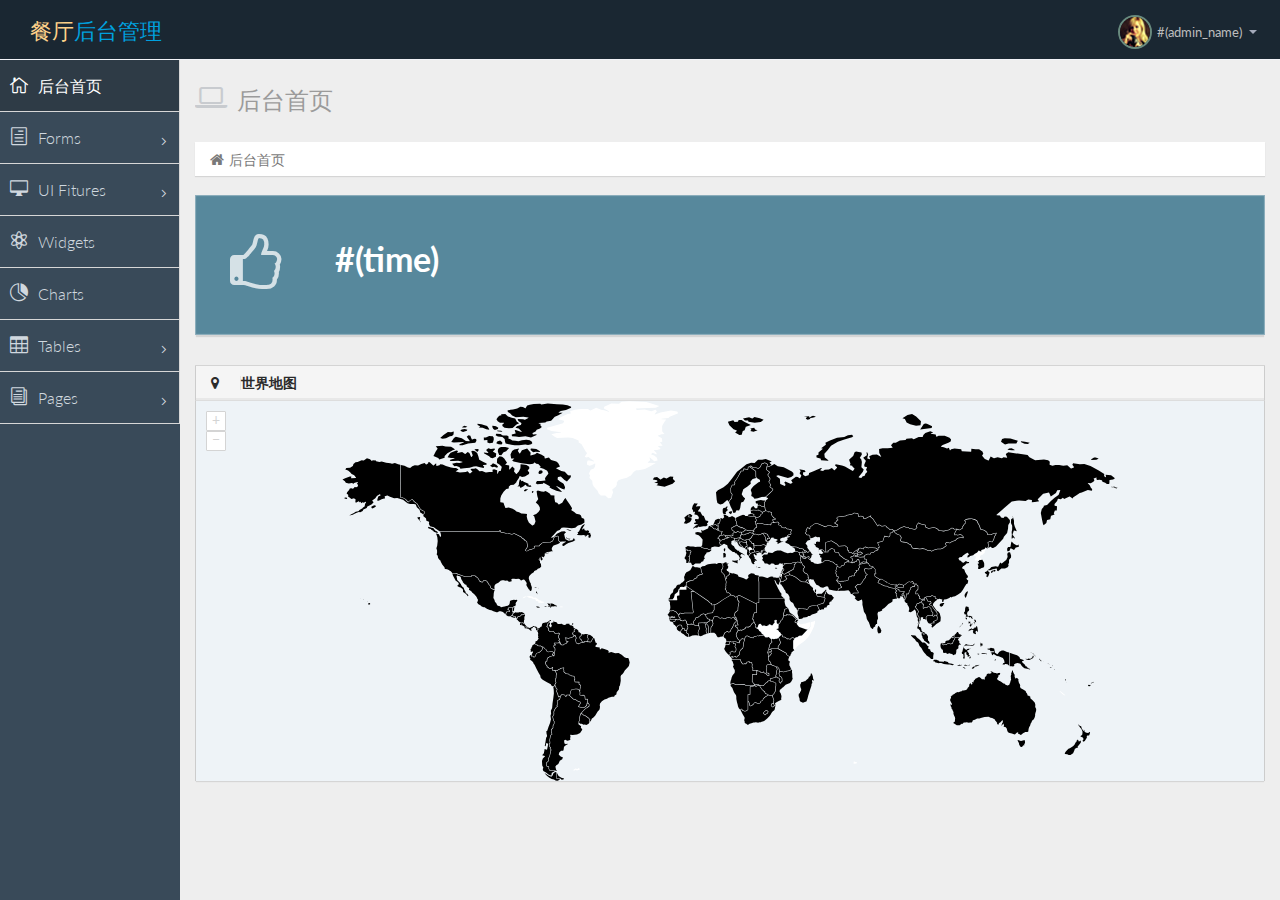
==== commit 1b62be0d: "201805241926" ====
--- a/WebRoot/index.html
+++ b/WebRoot/index.html
@@ -53,226 +53,13 @@
         </div>
 
         <!--logo start-->
-        <a href="index.html" class="logo">Nice <span class="lite">Admin</span></a>
+        <a href="index.html" class="logo">餐厅<span class="lite">后台管理</span></a>
         <!--logo end-->
 
-        <div class="nav search-row" id="top_menu">
-            <!--  search form start -->
-            <ul class="nav top-menu">
-                <li>
-                    <form class="navbar-form">
-                        <input class="form-control" placeholder="Search" type="text">
-                    </form>
-                </li>
-            </ul>
-            <!--  search form end -->
-        </div>
 
         <div class="top-nav notification-row">
             <!-- notificatoin dropdown start-->
             <ul class="nav pull-right top-menu">
-
-                <!-- task notificatoin start -->
-                <li id="task_notificatoin_bar" class="dropdown">
-                    <a data-toggle="dropdown" class="dropdown-toggle" href="#">
-                            <span class="icon-task-l"></i>
-                                <span class="badge bg-important">6</span>
-                    </a>
-                    <ul class="dropdown-menu extended tasks-bar">
-                        <div class="notify-arrow notify-arrow-blue"></div>
-                        <li>
-                            <p class="blue">You have 6 pending letter</p>
-                        </li>
-                        <li>
-                            <a href="#">
-                                <div class="task-info">
-                                    <div class="desc">Design PSD</div>
-                                    <div class="percent">90%</div>
-                                </div>
-                                <div class="progress progress-striped">
-                                    <div class="progress-bar progress-bar-success" role="progressbar" aria-valuenow="90"
-                                         aria-valuemin="0" aria-valuemax="100" style="width: 90%">
-                                        <span class="sr-only">90% Complete (success)</span>
-                                    </div>
-                                </div>
-                            </a>
-                        </li>
-                        <li>
-                            <a href="#">
-                                <div class="task-info">
-                                    <div class="desc">
-                                        Project 1
-                                    </div>
-                                    <div class="percent">30%</div>
-                                </div>
-                                <div class="progress progress-striped">
-                                    <div class="progress-bar progress-bar-warning" role="progressbar" aria-valuenow="30"
-                                         aria-valuemin="0" aria-valuemax="100" style="width: 30%">
-                                        <span class="sr-only">30% Complete (warning)</span>
-                                    </div>
-                                </div>
-                            </a>
-                        </li>
-                        <li>
-                            <a href="#">
-                                <div class="task-info">
-                                    <div class="desc">Digital Marketing</div>
-                                    <div class="percent">80%</div>
-                                </div>
-                                <div class="progress progress-striped">
-                                    <div class="progress-bar progress-bar-info" role="progressbar" aria-valuenow="80"
-                                         aria-valuemin="0" aria-valuemax="100" style="width: 80%">
-                                        <span class="sr-only">80% Complete</span>
-                                    </div>
-                                </div>
-                            </a>
-                        </li>
-                        <li>
-                            <a href="#">
-                                <div class="task-info">
-                                    <div class="desc">Logo Designing</div>
-                                    <div class="percent">78%</div>
-                                </div>
-                                <div class="progress progress-striped">
-                                    <div class="progress-bar progress-bar-danger" role="progressbar" aria-valuenow="78"
-                                         aria-valuemin="0" aria-valuemax="100" style="width: 78%">
-                                        <span class="sr-only">78% Complete (danger)</span>
-                                    </div>
-                                </div>
-                            </a>
-                        </li>
-                        <li>
-                            <a href="#">
-                                <div class="task-info">
-                                    <div class="desc">Mobile App</div>
-                                    <div class="percent">50%</div>
-                                </div>
-                                <div class="progress progress-striped active">
-                                    <div class="progress-bar" role="progressbar" aria-valuenow="50" aria-valuemin="0"
-                                         aria-valuemax="100" style="width: 50%">
-                                        <span class="sr-only">50% Complete</span>
-                                    </div>
-                                </div>
-
-                            </a>
-                        </li>
-                        <li class="external">
-                            <a href="#">See All Tasks</a>
-                        </li>
-                    </ul>
-                </li>
-                <!-- task notificatoin end -->
-                <!-- inbox notificatoin start-->
-                <li id="mail_notificatoin_bar" class="dropdown">
-                    <a data-toggle="dropdown" class="dropdown-toggle" href="#">
-                        <i class="icon-envelope-l"></i>
-                        <span class="badge bg-important">5</span>
-                    </a>
-                    <ul class="dropdown-menu extended inbox">
-                        <div class="notify-arrow notify-arrow-blue"></div>
-                        <li>
-                            <p class="blue">You have 5 new messages</p>
-                        </li>
-                        <li>
-                            <a href="#">
-                                <span class="photo"><img alt="avatar" src="./img/avatar-mini.jpg"></span>
-                                <span class="subject">
-                                    <span class="from">Greg  Martin</span>
-                                    <span class="time">1 min</span>
-                                    </span>
-                                <span class="message">
-                                        I really like this admin panel.
-                                    </span>
-                            </a>
-                        </li>
-                        <li>
-                            <a href="#">
-                                <span class="photo"><img alt="avatar" src="./img/avatar-mini2.jpg"></span>
-                                <span class="subject">
-                                    <span class="from">Bob   Mckenzie</span>
-                                    <span class="time">5 mins</span>
-                                    </span>
-                                <span class="message">
-                                     Hi, What is next project plan?
-                                    </span>
-                            </a>
-                        </li>
-                        <li>
-                            <a href="#">
-                                <span class="photo"><img alt="avatar" src="./img/avatar-mini3.jpg"></span>
-                                <span class="subject">
-                                    <span class="from">Phillip   Park</span>
-                                    <span class="time">2 hrs</span>
-                                    </span>
-                                <span class="message">
-                                        I am like to buy this Admin Template.
-                                    </span>
-                            </a>
-                        </li>
-                        <li>
-                            <a href="#">
-                                <span class="photo"><img alt="avatar" src="./img/avatar-mini4.jpg"></span>
-                                <span class="subject">
-                                    <span class="from">Ray   Munoz</span>
-                                    <span class="time">1 day</span>
-                                    </span>
-                                <span class="message">
-                                        Icon fonts are great.
-                                    </span>
-                            </a>
-                        </li>
-                        <li>
-                            <a href="#">See all messages</a>
-                        </li>
-                    </ul>
-                </li>
-                <!-- inbox notificatoin end -->
-                <!-- alert notification start-->
-                <li id="alert_notificatoin_bar" class="dropdown">
-                    <a data-toggle="dropdown" class="dropdown-toggle" href="#">
-
-                        <i class="icon-bell-l"></i>
-                        <span class="badge bg-important">7</span>
-                    </a>
-                    <ul class="dropdown-menu extended notification">
-                        <div class="notify-arrow notify-arrow-blue"></div>
-                        <li>
-                            <p class="blue">You have 4 new notifications</p>
-                        </li>
-                        <li>
-                            <a href="#">
-                                <span class="label label-primary"><i class="icon_profile"></i></span>
-                                Friend Request
-                                <span class="small italic pull-right">5 mins</span>
-                            </a>
-                        </li>
-                        <li>
-                            <a href="#">
-                                <span class="label label-warning"><i class="icon_pin"></i></span>
-                                John location.
-                                <span class="small italic pull-right">50 mins</span>
-                            </a>
-                        </li>
-                        <li>
-                            <a href="#">
-                                <span class="label label-danger"><i class="icon_book_alt"></i></span>
-                                Project 3 Completed.
-                                <span class="small italic pull-right">1 hr</span>
-                            </a>
-                        </li>
-                        <li>
-                            <a href="#">
-                                <span class="label label-success"><i class="icon_like"></i></span>
-                                Mick appreciated your work.
-                                <span class="small italic pull-right"> Today</span>
-                            </a>
-                        </li>
-                        <li>
-                            <a href="#">See all notifications</a>
-                        </li>
-                    </ul>
-                </li>
-                <!-- alert notification end-->
                 <!-- user login dropdown start-->
                 <li class="dropdown">
                     <a data-toggle="dropdown" class="dropdown-toggle" href="#">
@@ -409,11 +196,7 @@
                     <div class="panel panel-default">
                         <div class="panel-heading">
                             <h2><i class="fa fa-map-marker red"></i><strong>世界地图</strong></h2>
-                            <div class="panel-actions">
-                                <a href="index.html#" class="btn-setting"><i class="fa fa-rotate-right"></i></a>
-                                <a href="index.html#" class="btn-minimize"><i class="fa fa-chevron-up"></i></a>
-                                <a href="index.html#" class="btn-close"><i class="fa fa-times"></i></a>
-                            </div>
+
                         </div>
                         <div class="panel-body-map">
                             <div id="map" style="height:380px;"></div>
--- a/WebRoot/css/style.css
+++ b/WebRoot/css/style.css
@@ -73,21 +73,21 @@
     background-color: #f1f2f7;
 }
 .login-img-body{
-  background: url('../img/bg-1.jpg') no-repeat center center fixed;
+  background: url('../img/bg-3.jpg') no-repeat center center fixed;
   -webkit-background-size: cover;
   -moz-background-size: cover;
   -o-background-size: cover;
   background-size: cover;
 }
 .login-img2-body{
-  background: url('../img/bg-1.jpg') no-repeat center center fixed;
+  background: url('../img/bg-3.jpg') no-repeat center center fixed;
   -webkit-background-size: cover;
   -moz-background-size: cover;
   -o-background-size: cover;
   background-size: cover;
 }
 .login-img3-body{
-  background: url('../img/bg-1.jpg') no-repeat center center fixed;
+  background: url('../img/bg-3.jpg') no-repeat center center fixed;
   -webkit-background-size: cover;
   -moz-background-size: cover;
   -o-background-size: cover;
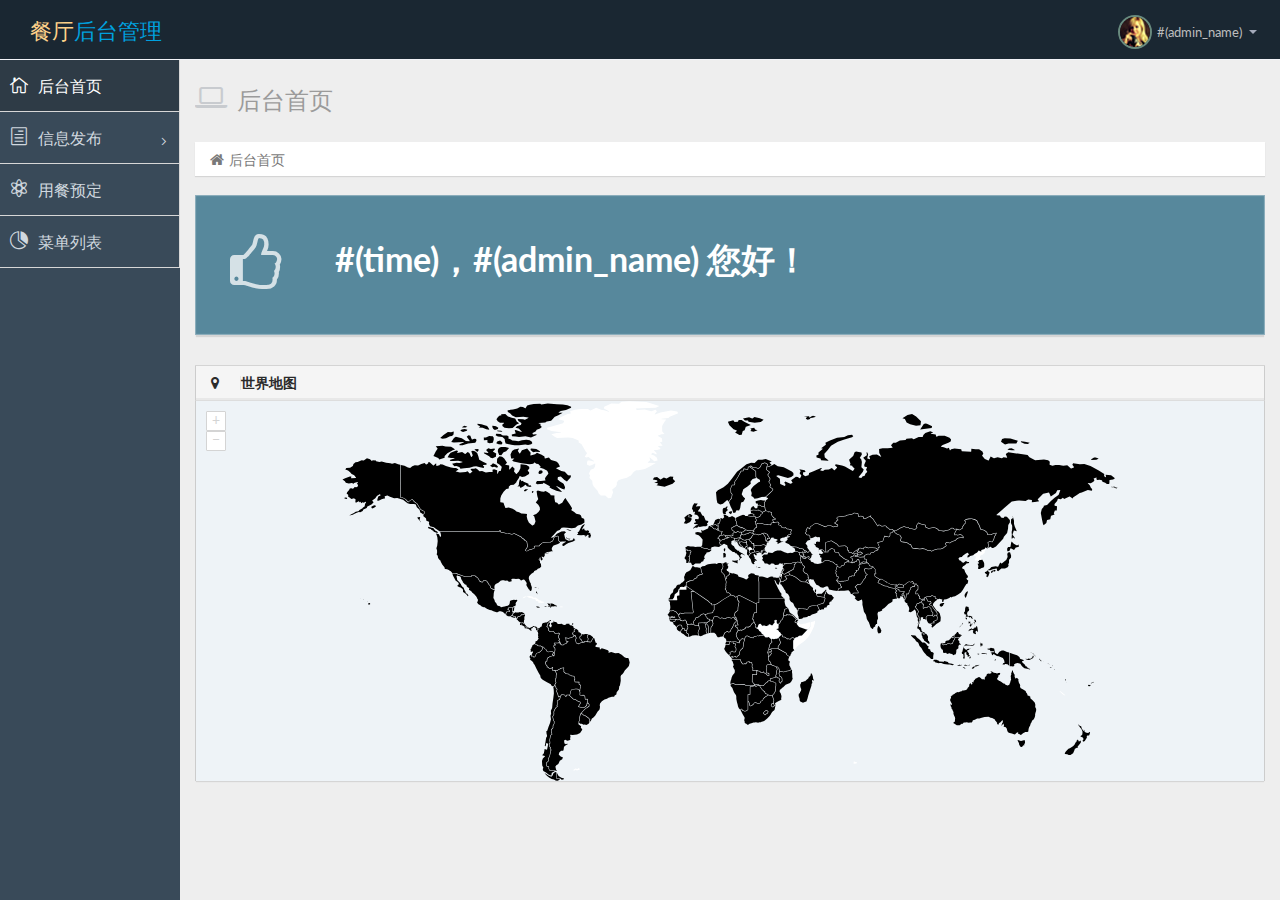
==== commit 6a8d1a1e: "201805270725" ====
--- a/WebRoot/index.html
+++ b/WebRoot/index.html
@@ -3,9 +3,7 @@
 <head>
     <meta charset="utf-8">
     <meta name="viewport" content="width=device-width, initial-scale=1.0">
-    <meta name="description" content="Creative - Bootstrap 3 Responsive Admin Template">
-    <meta name="author" content="PuXue">
-    <base href="#(cxt)/" />
+    <base href="#(cxt)/"/>
     <link rel="shortcut icon" href="img/favicon.png">
 
     <title>后台首页</title>
@@ -53,7 +51,7 @@
         </div>
 
         <!--logo start-->
-        <a href="index.html" class="logo">餐厅<span class="lite">后台管理</span></a>
+        <a class="logo" href="" target="_blank">餐厅<span class="lite">后台管理</span></a>
         <!--logo end-->
 
 
@@ -71,9 +69,6 @@
                     </a>
                     <ul class="dropdown-menu extended logout">
                         <div class="log-arrow-up"></div>
-                        <li class="eborder-top">
-                            <a href="#"><i class="icon_profile"></i>账号设置</a>
-                        </li>
                         <li>
                             <a href="admin/loginout?id=#(admin_id)"><i class="icon_clock_alt"></i>注销登陆</a>
                         </li>
@@ -100,64 +95,25 @@
                 <li class="sub-menu">
                     <a href="javascript:;" class="">
                         <i class="icon_document_alt"></i>
-                        <span>Forms</span>
+                        <span>信息发布</span>
                         <span class="menu-arrow arrow_carrot-right"></span>
                     </a>
                     <ul class="sub">
-                        <li><a class="" href="form_component.html">Form Elements</a></li>
-                        <li><a class="" href="form_validation.html">Form Validation</a></li>
+                        <li><a class="" href="info/get_info">公司简介</a></li>
+                        <li><a class="" href="info/get_info_page">企业资讯</a></li>
                     </ul>
                 </li>
-                <li class="sub-menu">
-                    <a href="javascript:;" class="">
-                        <i class="icon_desktop"></i>
-                        <span>UI Fitures</span>
-                        <span class="menu-arrow arrow_carrot-right"></span>
-                    </a>
-                    <ul class="sub">
-                        <li><a class="" href="general.html">Elements</a></li>
-                        <li><a class="" href="buttons.html">Buttons</a></li>
-                        <li><a class="" href="grids.html">Grids</a></li>
-                    </ul>
-                </li>
                 <li>
-                    <a class="" href="widgets.html">
+                    <a class="" href="reserve/get_reserve_list">
                         <i class="icon_genius"></i>
-                        <span>Widgets</span>
+                        <span>用餐预定</span>
                     </a>
                 </li>
                 <li>
-                    <a class="" href="chart-chartjs.html">
+                    <a class="" href="menu/get_menu_list">
                         <i class="icon_piechart"></i>
-                        <span>Charts</span>
-
-                    </a>
-
-                </li>
-
-                <li class="sub-menu">
-                    <a href="javascript:;" class="">
-                        <i class="icon_table"></i>
-                        <span>Tables</span>
-                        <span class="menu-arrow arrow_carrot-right"></span>
-                    </a>
-                    <ul class="sub">
-                        <li><a class="" href="basic_table.html">Basic Table</a></li>
-                    </ul>
-                </li>
-
-                <li class="sub-menu">
-                    <a href="javascript:;" class="">
-                        <i class="icon_documents_alt"></i>
-                        <span>Pages</span>
-                        <span class="menu-arrow arrow_carrot-right"></span>
-                    </a>
-                    <ul class="sub">
-                        <li><a class="" href="profile.html">Profile</a></li>
-                        <li><a class="" href="login.html"><span>Login Page</span></a></li>
-                        <li><a class="" href="blank.html">Blank Page</a></li>
-                        <li><a class="" href="404.html">404 Error</a></li>
-                    </ul>
+                        <span>菜单列表</span>
+                    </a>
                 </li>
 
             </ul>
@@ -184,7 +140,7 @@
                 <div class="col-lg-12 col-md-12 col-sm-12 col-xs-12">
                     <div class="info-box blue-bg">
                         <i class="fa fa-thumbs-o-up"></i>
-                        <div class="count">#(time)</div>
+                        <div class="count">#(time)，#(admin_name) 您好！</div>
                     </div><!--/.info-box-->
                 </div><!--/.col-->
 
